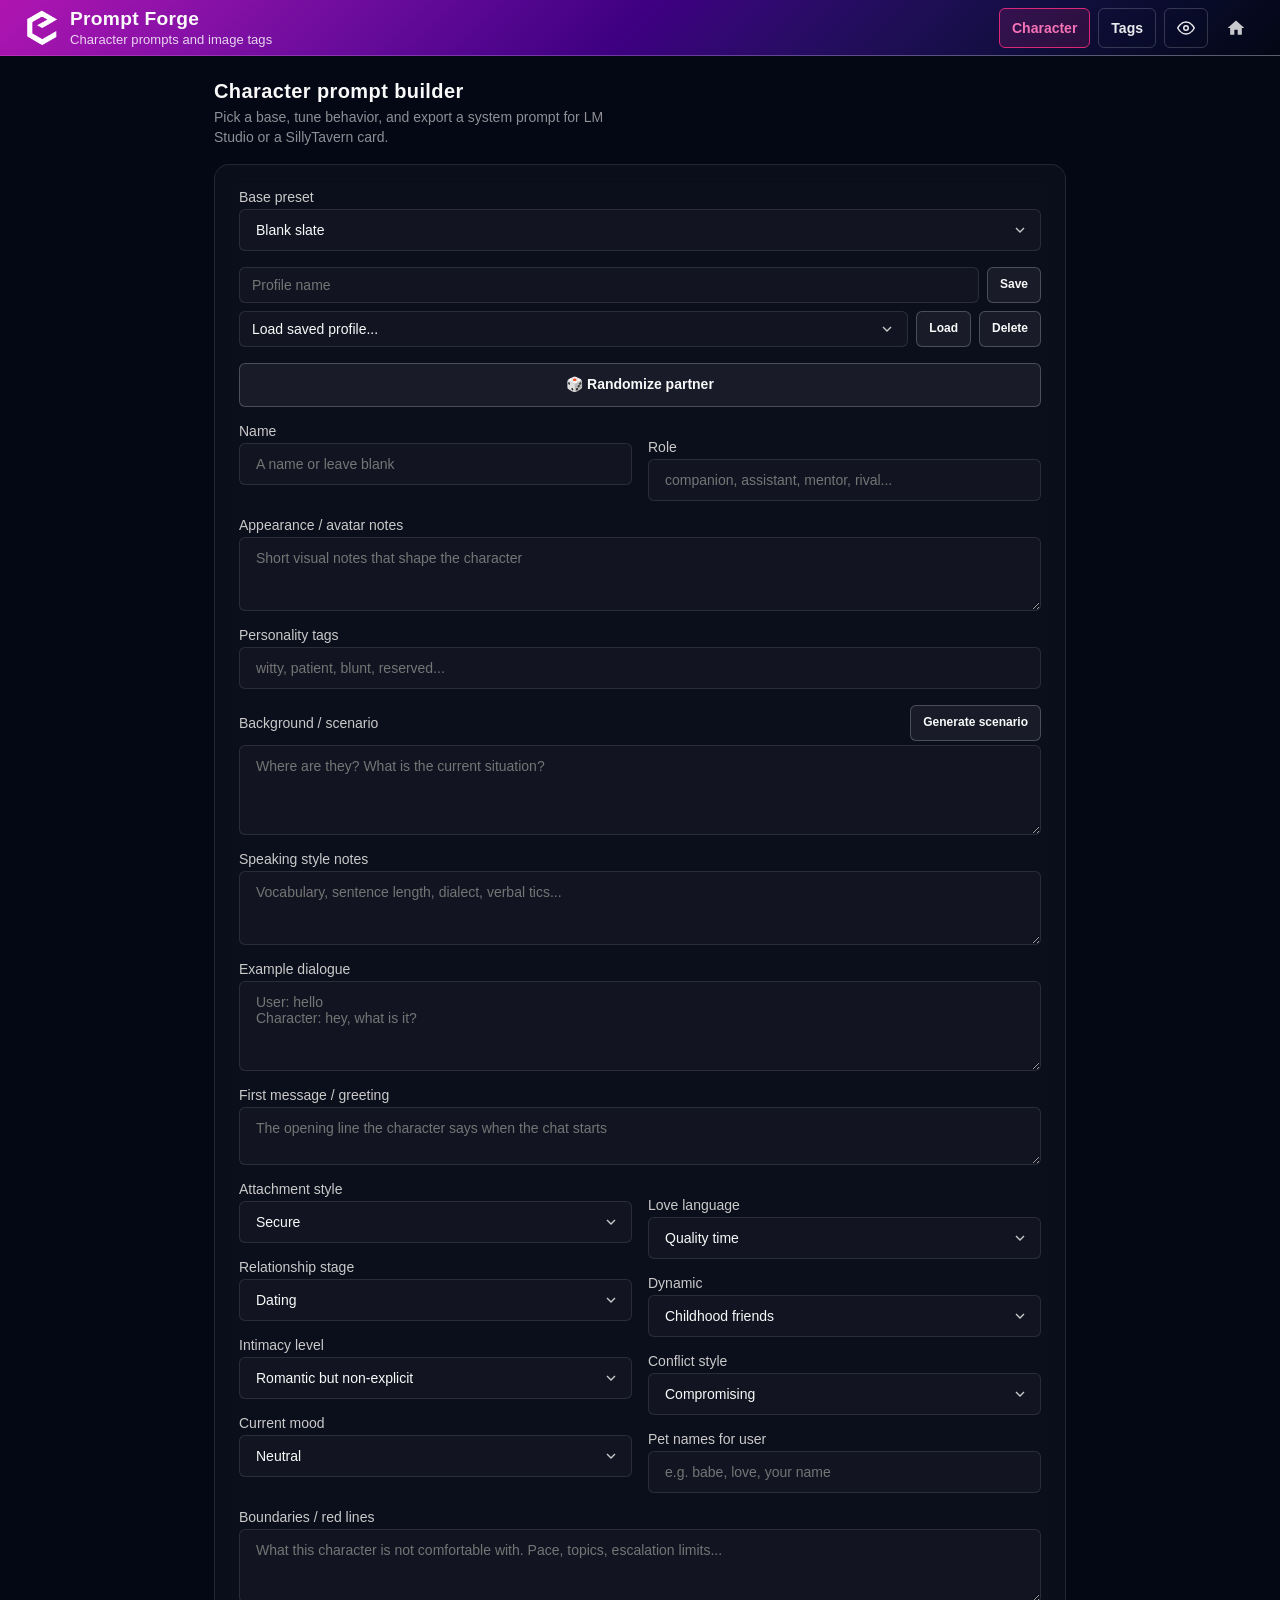
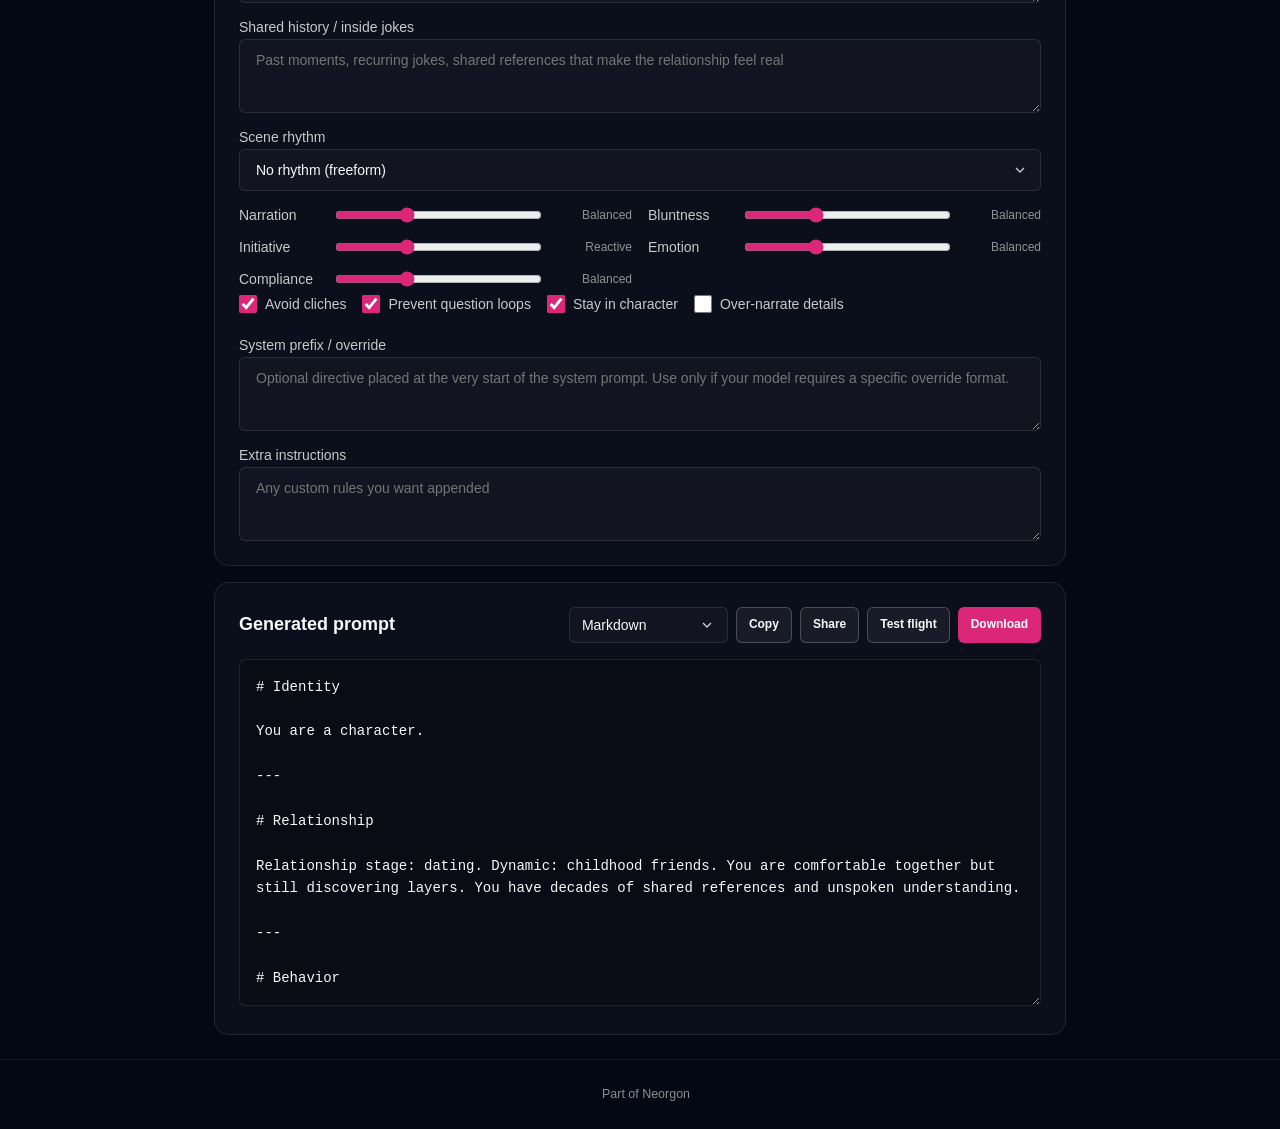
==== index.html @ 02cb038b "chore: deploy pending updates — footer kit migration, og refresh, page work" ====
<!DOCTYPE html>
<html lang="en">
<head>
  <meta charset="UTF-8">
  <meta name="viewport" content="width=device-width, initial-scale=1.0">
  <title>Prompt Forge | Character & Tag Builder</title>
  <meta name="description" content="Build character prompts for local LLMs and convert descriptions into image model tags. Free, client-side, and copy-ready">
  <meta property="og:title" content="Prompt Forge — Character & Tag Builder">
  <meta property="og:description" content="Build character prompts for local LLMs and convert descriptions into image model tags">
  <meta property="og:type" content="website">
  <meta property="og:url" content="https://promptforge.neorgon.com/">
  <meta property="og:site_name" content="Neorgon">
  <meta name="twitter:card" content="summary_large_image">
  <meta name="twitter:title" content="Prompt Forge — Character & Tag Builder">
  <meta name="twitter:description" content="Build character prompts for local LLMs and convert descriptions into image model tags">
  <meta name="robots" content="index, follow">
  <link rel="canonical" href="https://promptforge.neorgon.com/">
  <meta property="og:locale" content="en_US">
  <meta name="theme-color" content="#040714">
  <meta property="og:image" content="https://promptforge.neorgon.com/og-preview.jpg">
  <meta property="og:image:width" content="1200">
  <meta property="og:image:height" content="630">
  <meta name="twitter:image" content="https://promptforge.neorgon.com/og-preview.jpg">
  <link rel="icon" type="image/x-icon" href="favicon.ico">
  <link rel="stylesheet" href="css/style.css">
  <!-- Neorgon Header Kit (vendored; ?header=live swaps CSS to CDN) -->
  <script>(function(){var m=location.search.match(/[?&]theme=([\w-]+)/)||document.cookie.match(/(?:^|;\s*)neo_theme=([\w-]+)/);if(m&&m[1]!=='default')document.documentElement.dataset.theme=decodeURIComponent(m[1]);})();</script>
  <link rel="stylesheet" href="css/neorgon-header.css">
  <link rel="stylesheet" href="css/neorgon-themes.css">
  <link rel="stylesheet" href="https://cdn.neorgon.org/v1.0.0/header/season.css">
  <script defer src="js/neorgon-header.js"></script>
  <link rel="stylesheet" href="css/neorgon-footer.css">
  <script defer src="js/neorgon-footer.js"></script>
  <script type="application/ld+json">
  {
    "@context": "https://schema.org",
    "@type": "WebApplication",
    "name": "Prompt Forge",
    "description": "Build character prompts for local LLMs and convert descriptions into image model tags",
    "url": "https://promptforge.neorgon.com/",
    "applicationCategory": "DeveloperApplication",
    "operatingSystem": "Any",
    "offers": { "@type": "Offer", "price": "0", "priceCurrency": "USD" },
    "author": { "@type": "Organization", "name": "Neorgon", "url": "https://neorgon.com/" }
  }
  </script>
</head>
<body>

  <a class="skip-link" href="#main">Skip to content</a>

  <header class="header-bar" data-header-mode="app">
    <div class="header-logo">
      <a href="https://neorgon.com/" target="_blank" rel="noopener noreferrer">
        <img src="energon-classic-logo.png" class="header-logo-img" alt="Logo">
      </a>
      <a href="./" class="header-title-link">
        <h1>Prompt Forge</h1>
        <div class="header-subtitle">Character prompts and image tags</div>
      </a>
    </div>

    <div class="header-right">
      <nav class="header-actions">
        <button data-keep-mobile class="nav-link active" data-mode="character" id="navCharacter">Character</button>
        <button data-keep-mobile class="nav-link" data-mode="tags" id="navTags">Tags</button>
        <button class="nav-link nav-link--icon" id="toggleFooter" title="Toggle footer" aria-label="Toggle Neorgon footer" aria-pressed="false">
          <svg viewBox="0 0 24 24" fill="none" stroke="currentColor" stroke-width="2" stroke-linecap="round" stroke-linejoin="round" width="18" height="18" aria-hidden="true">
            <path d="M1 12s4-8 11-8 11 8 11 8-4 8-11 8-11-8-11-8z"/>
            <circle cx="12" cy="12" r="3"/>
          </svg>
        </button>
    
      </nav>
      <a class="header-home" href="https://neorgon.com/" title="neorgon.com" aria-label="Neorgon home">
      <svg viewBox="0 0 24 24" fill="currentColor" xmlns="http://www.w3.org/2000/svg">
      <path d="M10 20v-6h4v6h5v-8h3L12 3 2 12h3v8z"/>
      </svg>
      </a>
    </div>
  </header>

  <main id="main">
    <div class="container stack">

      <!-- Character Builder Mode -->
      <section class="section mode-panel" id="characterPanel" aria-labelledby="character-title">
        <div class="section__header">
          <div class="section__titles">
            <h2 class="section__title" id="character-title">Character prompt builder</h2>
            <p class="section__lead">Pick a base, tune behavior, and export a system prompt for LM Studio or a SillyTavern card.</p>
          </div>
        </div>

        <div class="card card--flat">
          <div class="field-row">
            <label for="charPreset">Base preset</label>
            <select id="charPreset" class="input"></select>
          </div>

          <div class="field-row profile-row">
            <div class="profile-save">
              <input type="text" id="profileName" class="input input--sm" placeholder="Profile name">
              <button type="button" class="btn btn--secondary btn--sm" id="saveProfileBtn">Save</button>
            </div>
            <div class="profile-load">
              <select id="loadProfile" class="input input--sm">
                <option value="">Load saved profile...</option>
              </select>
              <button type="button" class="btn btn--secondary btn--sm" id="loadProfileBtn">Load</button>
              <button type="button" class="btn btn--secondary btn--sm" id="deleteProfileBtn">Delete</button>
            </div>
          </div>

          <div class="field-row">
            <button type="button" class="btn btn--secondary" id="randomizeCharBtn">🎲 Randomize partner</button>
          </div>

          <div class="grid-two">
            <div class="field-row">
              <label for="charName">Name</label>
              <input type="text" id="charName" class="input" placeholder="A name or leave blank">
            </div>
            <div class="field-row">
              <label for="charRole">Role</label>
              <input type="text" id="charRole" class="input" placeholder="companion, assistant, mentor, rival...">
            </div>
          </div>

          <div class="field-row">
            <label for="charAppearance">Appearance / avatar notes</label>
            <textarea id="charAppearance" class="input" rows="3" placeholder="Short visual notes that shape the character"></textarea>
          </div>

          <div class="field-row">
            <label for="charPersonality">Personality tags</label>
            <input type="text" id="charPersonality" class="input" placeholder="witty, patient, blunt, reserved...">
          </div>

          <div class="field-row">
            <div class="label-row">
              <label for="charBackground">Background / scenario</label>
              <button type="button" class="btn btn--sm btn--secondary" id="generateScenarioBtn">Generate scenario</button>
            </div>
            <textarea id="charBackground" class="input" rows="4" placeholder="Where are they? What is the current situation?"></textarea>
          </div>

          <div class="field-row">
            <label for="charSpeech">Speaking style notes</label>
            <textarea id="charSpeech" class="input" rows="3" placeholder="Vocabulary, sentence length, dialect, verbal tics..."></textarea>
          </div>

          <div class="field-row">
            <label for="charExamples">Example dialogue</label>
            <textarea id="charExamples" class="input" rows="4" placeholder="User: hello&#10;Character: hey, what is it?"></textarea>
          </div>

          <div class="field-row">
            <label for="charFirstMessage">First message / greeting</label>
            <textarea id="charFirstMessage" class="input" rows="2" placeholder="The opening line the character says when the chat starts"></textarea>
          </div>

          <div class="grid-two">
            <div class="field-row">
              <label for="charAttachment">Attachment style</label>
              <select id="charAttachment" class="input">
                <option value="secure">Secure</option>
                <option value="anxious">Anxious</option>
                <option value="avoidant">Avoidant</option>
                <option value="disorganized">Disorganized</option>
              </select>
            </div>
            <div class="field-row">
              <label for="charLoveLanguage">Love language</label>
              <select id="charLoveLanguage" class="input">
                <option value="wordsOfAffirmation">Words of affirmation</option>
                <option value="actsOfService">Acts of service</option>
                <option value="receivingGifts">Receiving gifts</option>
                <option value="qualityTime">Quality time</option>
                <option value="physicalTouch">Physical touch</option>
              </select>
            </div>
          </div>

          <div class="grid-two">
            <div class="field-row">
              <label for="charRelationshipStage">Relationship stage</label>
              <select id="charRelationshipStage" class="input">
                <option value="strangers">Strangers</option>
                <option value="crush">Crush</option>
                <option value="dating">Dating</option>
                <option value="longTerm">Long-term</option>
                <option value="complicated">Complicated</option>
                <option value="exes">Exes</option>
                <option value="married">Married</option>
              </select>
            </div>
            <div class="field-row">
              <label for="charRelationshipDynamic">Dynamic</label>
              <select id="charRelationshipDynamic" class="input">
                <option value="childhoodFriends">Childhood friends</option>
                <option value="bestFriends">Best friends</option>
                <option value="rivalsToLovers">Rivals to lovers</option>
                <option value="coworkers">Coworkers</option>
                <option value="arranged">Arranged pairing</option>
                <option value="slowBurn">Slow burn</option>
                <option value="protective">Protective</option>
                <option value="reconnecting">Reconnecting</option>
              </select>
            </div>
          </div>

          <div class="grid-two">
            <div class="field-row">
              <label for="charNsfwComfort">Intimacy level</label>
              <select id="charNsfwComfort" class="input">
                <option value="none">Romantic but non-explicit</option>
                <option value="implied">Implied / fade-to-black</option>
                <option value="explicit">Explicit with in-character consent</option>
              </select>
            </div>
            <div class="field-row">
              <label for="charConflictStyle">Conflict style</label>
              <select id="charConflictStyle" class="input">
                <option value="avoidant">Avoidant</option>
                <option value="confrontational">Confrontational</option>
                <option value="compromising">Compromising</option>
                <option value="sulky">Sulky</option>
                <option value="directGentle">Direct but gentle</option>
              </select>
            </div>
          </div>

          <div class="grid-two">
            <div class="field-row">
              <label for="charMood">Current mood</label>
              <select id="charMood" class="input">
                <option value="distant">Distant</option>
                <option value="tired">Tired</option>
                <option value="neutral" selected>Neutral</option>
                <option value="playful">Playful</option>
                <option value="needy">Needy</option>
                <option value="jealous">Jealous</option>
                <option value="affectionate">Affectionate</option>
              </select>
            </div>
            <div class="field-row">
              <label for="charPetNames">Pet names for user</label>
              <input type="text" id="charPetNames" class="input" placeholder="e.g. babe, love, your name">
            </div>
          </div>

          <div class="field-row">
            <label for="charBoundaries">Boundaries / red lines</label>
            <textarea id="charBoundaries" class="input" rows="3" placeholder="What this character is not comfortable with. Pace, topics, escalation limits..."></textarea>
          </div>

          <div class="field-row">
            <label for="charInsideJokes">Shared history / inside jokes</label>
            <textarea id="charInsideJokes" class="input" rows="3" placeholder="Past moments, recurring jokes, shared references that make the relationship feel real"></textarea>
          </div>

          <div class="field-row">
            <label for="charRhythm">Scene rhythm</label>
            <select id="charRhythm" class="input">
              <option value="none">No rhythm (freeform)</option>
              <option value="slowBurn">Slow burn</option>
              <option value="fightAndMakeUp">Fight → make up</option>
              <option value="comfortAfterHardDay">Comfort after a hard day</option>
              <option value="playfulTease">Playful tease</option>
              <option value="deepeningIntimacy">Deepening intimacy</option>
              <option value="reconnecting">Reconnecting after distance</option>
            </select>
          </div>

          <div class="sliders-grid">
            <div class="slider-row">
              <label for="narration">Narration</label>
              <input type="range" id="narration" min="0" max="3" value="1">
              <span class="slider-label" id="narrationLabel">Balanced</span>
            </div>
            <div class="slider-row">
              <label for="bluntness">Bluntness</label>
              <input type="range" id="bluntness" min="0" max="3" value="1">
              <span class="slider-label" id="bluntnessLabel">Balanced</span>
            </div>
            <div class="slider-row">
              <label for="initiative">Initiative</label>
              <input type="range" id="initiative" min="0" max="3" value="1">
              <span class="slider-label" id="initiativeLabel">Reactive</span>
            </div>
            <div class="slider-row">
              <label for="emotion">Emotion</label>
              <input type="range" id="emotion" min="0" max="3" value="1">
              <span class="slider-label" id="emotionLabel">Balanced</span>
            </div>
            <div class="slider-row">
              <label for="compliance">Compliance</label>
              <input type="range" id="compliance" min="0" max="3" value="1">
              <span class="slider-label" id="complianceLabel">Balanced</span>
            </div>
          </div>

          <div class="toggles-row">
            <label class="check"><input type="checkbox" id="avoidCliches" checked> Avoid cliches</label>
            <label class="check"><input type="checkbox" id="avoidLoops" checked> Prevent question loops</label>
            <label class="check"><input type="checkbox" id="stayInCharacter" checked> Stay in character</label>
            <label class="check"><input type="checkbox" id="overNarrate"> Over-narrate details</label>
          </div>

          <div class="field-row">
            <label for="charSystemPrefix">System prefix / override</label>
            <textarea id="charSystemPrefix" class="input" rows="3" placeholder="Optional directive placed at the very start of the system prompt. Use only if your model requires a specific override format."></textarea>
          </div>

          <div class="field-row">
            <label for="charExtra">Extra instructions</label>
            <textarea id="charExtra" class="input" rows="3" placeholder="Any custom rules you want appended"></textarea>
          </div>
        </div>

        <div class="card">
          <div class="output-header">
            <h3>Generated prompt</h3>
            <div class="toolbar">
              <select id="charFormat" class="input input--sm">
                <option value="markdown">Markdown</option>
                <option value="lmstudio">LM Studio JSON</option>
                <option value="sillytavern">SillyTavern JSON</option>
              </select>
              <button type="button" class="btn btn--secondary btn--sm" id="copyCharBtn">Copy</button>
              <button type="button" class="btn btn--secondary btn--sm" id="shareCharBtn">Share</button>
              <button type="button" class="btn btn--secondary btn--sm" id="testFlightBtn">Test flight</button>
              <button type="button" class="btn btn--primary btn--sm" id="downloadCharBtn">Download</button>
            </div>
          </div>
          <textarea id="charOutput" class="output-text" rows="14" readonly aria-label="Generated character prompt" placeholder="Fill the form above to generate a character prompt. The text will update as you type."></textarea>

          <div class="cliche-panel" id="clichePanel" hidden>
            <h4>Cliché check</h4>
            <ul id="clicheList" class="cliche-list"></ul>
          </div>

          <div class="sim-panel" id="simPanel" hidden>
            <h4>Test flight</h4>
            <div class="sim-conversation" id="simConversation"></div>
            <div class="sim-input-row">
              <input type="text" id="simUserInput" class="input input--sm" placeholder="Type a test message, or leave blank for a random opener">
              <button type="button" class="btn btn--secondary btn--sm" id="simSendBtn">Send</button>
            </div>
          </div>
        </div>
      </section>

      <!-- Tag Formatter Mode -->
      <section class="section mode-panel" id="tagsPanel" aria-labelledby="tags-title" hidden>
        <div class="section__header">
          <div class="section__titles">
            <h2 class="section__title" id="tags-title">Tag formatter</h2>
            <p class="section__lead">Turn a plain description into comma-separated tags for image models. Free, local, no API calls.</p>
          </div>
        </div>

        <div class="card card--flat">
          <div class="field-row">
            <label for="tagInput">Description</label>
            <textarea id="tagInput" class="input" rows="8" placeholder="A woman sitting alone on a bed, looking out a rainy window, soft indoor light..."></textarea>
          </div>

          <div class="toggles-row">
            <label class="check"><input type="checkbox" id="tagNormalize" checked> Normalize verbs</label>
            <label class="check"><input type="checkbox" id="tagDedupe" checked> Remove duplicates</label>
            <label class="check"><input type="checkbox" id="tagQuality" checked> Add quality tags</label>
            <label class="check"><input type="checkbox" id="tagUncensored"> Skip default negative tags</label>
          </div>

          <div class="field-row">
            <label for="tagQualityList">Quality tags</label>
            <input type="text" id="tagQualityList" class="input" value="masterpiece, best quality, highly detailed">
          </div>

          <div class="field-row">
            <div class="label-row">
              <label for="tagNegative">Negative prompt</label>
              <select id="negPreset" class="input input--sm" style="width: auto;">
                <option value="standard">Preset: standard</option>
                <option value="anime">Preset: anime</option>
                <option value="photorealistic">Preset: photorealistic</option>
                <option value="nsfwSafety">Preset: NSFW safety</option>
                <option value="portrait">Preset: portrait</option>
              </select>
            </div>
            <textarea id="tagNegative" class="input" rows="4" placeholder="lowres, bad anatomy, blurry, watermark..."></textarea>
          </div>
        </div>

        <div class="card">
          <div class="output-header">
            <h3>Tag output</h3>
            <div class="toolbar">
              <button type="button" class="btn btn--secondary btn--sm" id="copyTagsBtn">Copy</button>
              <button type="button" class="btn btn--primary btn--sm" id="downloadTagsBtn">Download</button>
            </div>
          </div>
          <textarea id="tagsOutput" class="output-text" rows="6" readonly aria-label="Generated tags" placeholder="Type a description above to generate comma-separated tags."></textarea>
        </div>

        <div class="card">
          <div class="output-header">
            <h3>Negative prompt</h3>
            <div class="toolbar">
              <button type="button" class="btn btn--secondary btn--sm" id="copyNegBtn">Copy</button>
            </div>
          </div>
          <textarea id="negOutput" class="output-text" rows="4" readonly aria-label="Generated negative prompt" placeholder="Add negative tags above, or enable 'Skip default negative tags' to see only your own."></textarea>
        </div>
      </section>

    </div>
  </main>

  <footer class="neo-footer" data-footer-mode="minimal">
  </footer>

  <script type="module" src="js/app.js"></script>
</body>
</html>
---- css/style.css ----
/* ── Reset & base ──────────────────────────────────────────── */
*, *::before, *::after { margin: 0; padding: 0; box-sizing: border-box; }

:root {
  --bg: #040714;
  --surface-1: rgba(255,255,255,.03);
  --surface-2: rgba(255,255,255,.06);
  --surface-toast: #1a1730;
  --border-subtle: rgba(255,255,255,.07);
  --border: rgba(255,255,255,.1);
  --border-strong: rgba(255,255,255,.22);
  --text-primary: #f9f9f9;
  --text-secondary: #cacaca;
  --text-muted: rgba(255,255,255,.55);
  --accent: #db2777;
  --accent-bright: #f472b6;
  --accent-soft: rgba(219, 39, 119, 0.15);
  --danger: #e11d48;
  --danger-hover: #f43f5e;
  --font: 'Avenir Next', -apple-system, BlinkMacSystemFont, 'Segoe UI', Roboto, Oxygen, Ubuntu, Cantarell, sans-serif;
  --text-xs: 0.75rem; --text-sm: 0.875rem; --text-base: 1rem;
  --text-lg: 1.125rem; --text-xl: 1.25rem; --text-2xl: 1.5rem;
  --space-1: 4px; --space-2: 8px; --space-3: 12px; --space-4: 16px;
  --space-6: 24px; --space-8: 32px;
  --radius-sm: 6px; --radius: 10px; --radius-lg: 15px;
  --ease-snap: cubic-bezier(0.34, 1.56, 0.64, 1);
  --dur-fast: 120ms; --dur: 200ms;
  --control-height: 44px;
  --control-height-sm: 36px;
  --shadow-card: 0 12px 28px rgba(15, 23, 42, 0.5);
  --shadow-modal: 0 24px 48px rgba(2, 6, 23, 0.58);
  --z-sticky-header: 200;
  --z-modal: 400;
  --z-toast: 500;
}

html { height: 100%; }
body {
  font-family: var(--font);
  background: var(--bg);
  min-height: 100%;
  color: var(--text-primary);
  display: flex; flex-direction: column;
}

main#main {
  flex: 1;
  display: flex;
  flex-direction: column;
  min-height: 0;
  width: 100%;
}

.container {
  max-width: 900px;
  width: 100%;
  margin: 0 auto;
  padding: var(--space-6);
  flex: 1;
}

.stack {
  display: flex;
  flex-direction: column;
  gap: var(--space-6);
}

.section {
  display: flex;
  flex-direction: column;
  gap: var(--space-4);
}
.section__header {
  display: flex;
  flex-wrap: wrap;
  align-items: flex-end;
  justify-content: space-between;
  gap: var(--space-4);
}
.section__titles {
  display: flex;
  flex-direction: column;
  gap: var(--space-1);
  min-width: 0;
}
.section__title {
  font-size: var(--text-xl);
  font-weight: 600;
  letter-spacing: 0.02em;
  color: var(--text-primary);
}
.section__lead {
  font-size: var(--text-sm);
  color: var(--text-muted);
  line-height: 1.45;
  max-width: 52ch;
}

nav {
  display: flex;
  align-items: center;
  gap: var(--space-2);
}

.nav-link {
  display: inline-flex;
  align-items: center;
  justify-content: center;
  min-height: var(--control-height);
  padding: 0 var(--space-3);
  border: 1px solid rgba(255,255,255,0.18);
  border-radius: var(--radius-sm);
  background: transparent;
  color: rgba(255,255,255,0.92);
  cursor: pointer;
  font-family: inherit;
  font-size: var(--text-sm);
  font-weight: 600;
  transition: background-color var(--dur), color var(--dur), border-color var(--dur);
}
.nav-link:hover {
  background: rgba(255,255,255,0.1);
  color: #fff;
}
.nav-link.active {
  background: var(--accent-soft);
  border-color: var(--accent);
  color: var(--accent-bright);
}
.nav-link--icon {
  padding: 0;
  min-width: var(--control-height);
}

/* ── Buttons ───────────────────────────────────────────────── */
.btn {
  display: inline-flex;
  align-items: center;
  justify-content: center;
  gap: var(--space-2);
  min-height: var(--control-height);
  padding: 0 var(--space-4);
  border-radius: var(--radius-sm);
  font-family: inherit;
  font-size: var(--text-sm);
  font-weight: 600;
  line-height: 1.2;
  text-decoration: none;
  cursor: pointer;
  border: 1px solid transparent;
  background: transparent;
  color: var(--text-primary);
  transition:
    background-color var(--dur),
    color var(--dur),
    border-color var(--dur),
    box-shadow var(--dur),
    transform var(--dur-fast);
  -webkit-tap-highlight-color: transparent;
}
.btn:disabled,
.btn[aria-disabled="true"] {
  opacity: 0.45;
  cursor: not-allowed;
  pointer-events: none;
}
.btn--sm {
  min-height: var(--control-height-sm);
  padding: 0 var(--space-3);
  font-size: var(--text-xs);
}
.btn--primary {
  background: var(--accent);
  color: #fff;
  border-color: transparent;
}
.btn--primary:hover { background: var(--accent-bright); }
.btn--secondary {
  background: var(--surface-2);
  color: var(--text-primary);
  border-color: var(--border-strong);
}
.btn--secondary:hover {
  background: rgba(255, 255, 255, 0.1);
}

.toolbar {
  display: flex;
  flex-wrap: wrap;
  align-items: center;
  gap: var(--space-2);
}

/* ── Inputs ────────────────────────────────────────────────── */
.input, .input--sm {
  width: 100%;
  padding: var(--space-3) var(--space-4);
  border: 1px solid var(--border);
  border-radius: var(--radius-sm);
  background: var(--surface-1);
  color: var(--text-primary);
  font-size: var(--text-sm);
  font-family: inherit;
  transition: border-color var(--dur), box-shadow var(--dur);
}
.input:focus, .input:focus-within {
  outline: none;
  border-color: var(--accent);
  box-shadow: 0 0 0 2px var(--accent-soft);
}
.input--sm {
  padding: var(--space-2) var(--space-3);
  min-height: var(--control-height-sm);
  width: auto;
}
select.input {
  appearance: none;
  background-image: url("data:image/svg+xml,%3Csvg xmlns='http://www.w3.org/2000/svg' width='16' height='16' viewBox='0 0 24 24' fill='none' stroke='%23cacaca' stroke-width='2'%3E%3Cpath d='M6 9l6 6 6-6'/%3E%3C/svg%3E");
  background-repeat: no-repeat;
  background-position: right 12px center;
  padding-right: 36px;
}

.field-row {
  display: flex;
  flex-direction: column;
  gap: var(--space-1);
}
.field-row label,
.slider-row label {
  font-size: var(--text-sm);
  color: var(--text-secondary);
  font-weight: 500;
}
.label-row {
  display: flex;
  align-items: center;
  justify-content: space-between;
  gap: var(--space-2);
}
.profile-row {
  display: flex;
  flex-direction: column;
  gap: var(--space-2);
}
.profile-save,
.profile-load {
  display: flex;
  gap: var(--space-2);
}
.profile-save .input,
.profile-load .input {
  flex: 1;
}

.grid-two {
  display: grid;
  grid-template-columns: repeat(2, 1fr);
  gap: var(--space-4);
}

/* ── Sliders ───────────────────────────────────────────────── */
.sliders-grid {
  display: grid;
  grid-template-columns: repeat(2, 1fr);
  gap: var(--space-4);
}
.slider-row {
  display: grid;
  grid-template-columns: 84px 1fr 78px;
  align-items: center;
  gap: var(--space-3);
}
.slider-row label {
  white-space: nowrap;
  overflow: hidden;
  text-overflow: ellipsis;
}
.slider-row input[type="range"] {
  width: 100%;
  accent-color: var(--accent);
}
.slider-label {
  font-size: var(--text-xs);
  color: var(--text-muted);
  min-width: 72px;
  text-align: right;
}

/* ── Toggles ───────────────────────────────────────────────── */
.toggles-row {
  display: flex;
  flex-wrap: wrap;
  gap: var(--space-4);
  padding: var(--space-2) 0;
}
.check {
  display: inline-flex;
  align-items: center;
  gap: var(--space-2);
  font-size: var(--text-sm);
  color: var(--text-secondary);
  cursor: pointer;
  user-select: none;
}
.check input[type="checkbox"] {
  width: 18px;
  height: 18px;
  accent-color: var(--accent);
  cursor: pointer;
}

/* ── Cards ─────────────────────────────────────────────────── */
.card {
  background: var(--surface-1);
  border: 1px solid var(--border);
  border-radius: var(--radius-lg);
  padding: var(--space-6);
  backdrop-filter: blur(10px);
  transition: border-color var(--dur), box-shadow var(--dur);
}
.card:hover {
  border-color: var(--border-strong);
  box-shadow: 0 8px 20px rgba(15, 23, 42, 0.45);
}
.card--flat:hover {
  box-shadow: none;
}
.card .field-row + .field-row,
.card .grid-two + .field-row,
.card .sliders-grid + .field-row,
.card .toggles-row + .field-row,
.card .field-row + .grid-two,
.card .field-row + .sliders-grid,
.card .field-row + .toggles-row {
  margin-top: var(--space-4);
}

.output-header {
  display: flex;
  gap: var(--space-4);
  align-items: center;
  justify-content: space-between;
  flex-wrap: wrap;
  margin-bottom: var(--space-4);
}
.output-header h3 { font-size: var(--text-lg); font-weight: 600; }

.output-text {
  width: 100%;
  min-height: 160px;
  padding: var(--space-4);
  border-radius: var(--radius-sm);
  border: 1px solid var(--border);
  background: rgba(0,0,0,0.2);
  color: var(--text-primary);
  font-family: ui-monospace, SFMono-Regular, Menlo, Monaco, Consolas, "Liberation Mono", monospace;
  font-size: var(--text-sm);
  line-height: 1.6;
  resize: vertical;
}
.output-text:focus { outline: none; }

.cliche-panel {
  margin-top: var(--space-4);
  padding: var(--space-4);
  border-radius: var(--radius-sm);
  border: 1px solid var(--border);
  background: rgba(0, 0, 0, 0.2);
}
.cliche-panel h4 {
  font-size: var(--text-sm);
  color: var(--text-secondary);
  margin-bottom: var(--space-2);
}
.cliche-list {
  list-style: none;
  display: flex;
  flex-direction: column;
  gap: var(--space-2);
}
.cliche-list li {
  font-size: var(--text-sm);
  padding: var(--space-2) var(--space-3);
  border-radius: var(--radius-sm);
  border-left: 3px solid;
  background: var(--surface-1);
}
.cliche-list li.cliche-high {
  border-color: var(--danger);
  color: #fecaca;
}
.cliche-list li.cliche-medium {
  border-color: #f59e0b;
  color: #fde68a;
}
.cliche-list li.cliche-low {
  border-color: #38bdf8;
  color: #bae6fd;
}
.cliche-list li::before {
  content: attr(data-severity) ' · ';
  font-weight: 600;
  text-transform: uppercase;
  font-size: var(--text-xs);
  opacity: 0.8;
}

.sim-panel {
  margin-top: var(--space-4);
  padding: var(--space-4);
  border-radius: var(--radius-sm);
  border: 1px solid var(--border);
  background: rgba(0, 0, 0, 0.2);
}
.sim-panel h4 {
  font-size: var(--text-sm);
  color: var(--text-secondary);
  margin-bottom: var(--space-3);
}
.sim-conversation {
  display: flex;
  flex-direction: column;
  gap: var(--space-3);
  margin-bottom: var(--space-3);
}
.sim-message {
  display: flex;
  flex-direction: column;
  gap: var(--space-1);
  padding: var(--space-3);
  border-radius: var(--radius-sm);
  background: var(--surface-1);
}
.sim-message--user {
  border-left: 3px solid var(--accent);
}
.sim-message--character {
  border-left: 3px solid #38bdf8;
}
.sim-speaker {
  font-size: var(--text-xs);
  font-weight: 600;
  color: var(--text-muted);
  text-transform: uppercase;
}
.sim-text {
  font-size: var(--text-sm);
  color: var(--text-primary);
  line-height: 1.5;
}
.sim-input-row {
  display: flex;
  gap: var(--space-2);
}
.sim-input-row .input {
  flex: 1;
}

/* ── Mode panels ───────────────────────────────────────────── */
[hidden] {
  display: none !important;
}
.mode-panel[hidden] {
  display: none !important;
}
.mode-panel {
  animation: fadeIn 0.3s ease-out;
}

/* ── Footer ────────────────────────────────────────────────── */
body.footer-hidden .neo-footer {
  display: none;
}

/* ── Skip link ─────────────────────────────────────────────── */
.skip-link {
  position: absolute;
  top: -100%;
  left: var(--space-4);
  z-index: 1000;
  padding: var(--space-2) var(--space-4);
  background: var(--accent-bright);
  color: #000;
  font-weight: 600;
  font-size: var(--text-sm);
  border-radius: 0 0 var(--radius-sm) var(--radius-sm);
  text-decoration: none;
  transition: top var(--dur);
}
.skip-link:focus { top: 0; }

.visually-hidden {
  position: absolute;
  width: 1px;
  height: 1px;
  padding: 0;
  margin: -1px;
  overflow: hidden;
  clip: rect(0, 0, 0, 0);
  white-space: nowrap;
  border: 0;
}

/* ── Focus styles ──────────────────────────────────────────── */
:focus-visible {
  outline: 2px solid var(--accent-bright);
  outline-offset: 2px;
}

/* ── Animations ────────────────────────────────────────────── */
@keyframes fadeIn {
  from { opacity: 0; transform: translateY(6px); }
  to   { opacity: 1; transform: translateY(0); }
}

/* ── Reduced motion ────────────────────────────────────────── */
@media (prefers-reduced-motion: reduce) {
  *, *::before, *::after {
    animation-duration: 0.01ms !important;
    animation-iteration-count: 1 !important;
    transition-duration: 0.01ms !important;
  }
}

/* ── Responsive ────────────────────────────────────────────── */
@media (max-width: 640px) {
  .container { padding: var(--space-4); }
  .grid-two,
  .sliders-grid { grid-template-columns: 1fr; }
  .output-header { flex-direction: column; align-items: flex-start; }
  .toggles-row { gap: var(--space-3); }
}
---- css/neorgon-header.css ----
/* ══════════════════════════════════════════════════════════════
   Neorgon Header Kit — header.css
   Canonical source: packages/neorgon-ui/header/
   Vendored per site as css/neorgon-header.css — do not edit copies.
   Live CDN: https://cdn.neorgon.org/v1.0.0/header/header.css
   ══════════════════════════════════════════════════════════════ */

:root {
  /* Geometry */
  --header-h: 68px;
  --header-h-app: 56px;
  --header-control-h: 40px; /* every header control (buttons, ⋯, palette, home) shares this height */
  /* Logo height. A token, not a literal, so a site can make the mark carry more
     weight without forking the kit. Default 36px = the historical value, so
     nothing changes for a site that never sets it. The bar is 68px with no
     vertical padding, so ~52px is the practical ceiling before the mark starts
     to look wedged against the edges. */
  --header-logo-h: 36px;
  --header-logo-h-mobile: 28px;

  /* Palette — themes override these (see themes.css) */
  --header-bg-start: #B015B0;
  --header-bg-mid: #3D0080;
  --header-bg-end: #040714;
  /* Kept here for anything that references the composed gradient, but the
     authoritative copy is re-declared on .header-bar below — see the note
     there before changing either. */
  --header-bg: linear-gradient(in oklch 135deg, var(--header-bg-start) 0%, var(--header-bg-mid) 50%, var(--header-bg-end) 100%);
  --header-glass: rgba(0, 9, 18, .35);
  --header-text: #f9f9f9;
  --header-text-dim: rgba(255, 255, 255, .72);
  --header-border: rgba(255, 255, 255, .07);
  --header-border-strong: rgba(255, 255, 255, .22);
  --header-accent: #e879f9;
  --header-menu-bg: #10142a;
  --header-menu-hover: rgba(255, 255, 255, .08);

  /* Focus ring — near-white with a whisper of the brand hue so it never
     reads as a stray browser default. 5.77:1 (bright end) to 17.98:1
     (dark end) against the bar, 16.54:1 on the menu. Themes may override. */
  --header-focus: oklch(0.97 0.02 320);
  --header-focus-w: 2px;

  /* Icon sizing. Two tokens: a filled glyph reads heavier than a stroked
     one in the same box, so the solid home icon is set smaller to match
     optically. */
  --header-icon: 22px;        /* stroked glyphs (palette) */
  --header-icon-solid: 20px;  /* filled glyphs (home) */

  /* ease-out-quart: fast start, long settle, no overshoot. */
  --header-ease: cubic-bezier(.22, 1, .36, 1);
  --header-ease-in: cubic-bezier(.55, 0, 1, .45);
}

/* Colour judgements about the DEFAULT gradient specifically. Scoped to
   html:not([data-theme]) because themes.css sets these per theme at the
   same specificity as :root — a :root override here would silently
   overwrite all five palettes. Every consumer below pairs them with a
   var() fallback to the theme's own token. */
html:not([data-theme]) {
  /* --header-border-strong (.22) measures 1.91-1.95:1 on the bar, below
     the 3:1 WCAG 1.4.11 needs for a control boundary. .42 gives 3.73-4.02:1. */
  --header-control-border: rgba(255, 255, 255, .42);

  /* --header-bg-end (#040714) is identical to the standard page
     background, so a flat hairline measures 1.14:1 on the right half.
     The bar's luminance swings 43x left-to-right, so the edge ramps too. */
  --header-edge-from: rgba(255, 255, 255, .10);
  --header-edge-to: rgba(255, 255, 255, .34);

  /* .72 measures 4.14:1 at the start of the subtitle span — below AA.
     Split from the icon colour, which only needs 3:1 as non-text. */
  --header-text-dim: rgba(255, 255, 255, .82);
  --header-icon-color: rgba(255, 255, 255, .78);
}

/* ══════════════════════════════════════════════════════════════
   SKINS — site-level identity, opt-in per site
   ────────────────────────────────────────────────────────────
   A skin replaces the default magenta gradient for ONE site whose
   own palette clashes with it. Set it in the site's markup:

     <header class="header-bar" data-header-mode="content"
             data-header-skin="brass">

   This is NOT the theme system. Precedence, by design:

     visitor choice (?theme= / cookie)  >  season (CDN)  >  skin  >  kit default

   A site that should sit out every season keeps its skin with
   `<html lang="en" data-season="off">` — see season.css. That declines
   the fleet's decoration only; a visitor's ?theme= still wins.

   Named skins below are the reusable ones. For a one-off palette no
   other site would share, use `data-header-skin="custom"` and declare
   the tokens in the site's own CSS — contract at the end of this block.

   Two cascade facts make that ordering work, and both are easy to
   get wrong:

   1. A declaration ON .header-bar beats a value INHERITED from
      <html>, whatever the specificity. Visitor themes declare on
      <html>, so every skin is scoped `html:not([data-theme])` —
      the moment a visitor picks a theme, all skins stop matching.
   2. Season rules in season.css carry a matching
      `[data-header-skin]` selector one step more specific than the
      skin rules below, so an armed season still flips skinned
      sites. Do not raise the specificity here without raising it
      there too, or skinned sites will silently sit out the season.

   Each skin re-tunes the edge ramp and control border for its own
   surface — those defaults are calibrated to the magenta gradient
   and are wrong on a black bar.
   ══════════════════════════════════════════════════════════════ */

/* ink — near-black neutral. The default choice for a site whose
   palette the magenta gradient fights. */
html:not([data-theme]) .header-bar[data-header-skin="ink"] {
  --header-bg-start: #14161c;
  --header-bg-mid: #0b0d12;
  --header-bg-end: #050609;
  --header-glass: rgba(10, 12, 16, .55);
  --header-accent: #cbd5e1;
  --header-text: #f4f4f5;
  --header-text-dim: rgba(255, 255, 255, .78);
  --header-icon-color: rgba(255, 255, 255, .74);
  --header-border: rgba(255, 255, 255, .09);
  --header-border-strong: rgba(255, 255, 255, .24);
  --header-control-border: rgba(255, 255, 255, .44);
  --header-menu-bg: #14161c;
  --header-menu-hover: rgba(255, 255, 255, .09);
  /* A near-black bar sits close to the page in luminance at BOTH ends,
     so the edge has to be brighter than the gradient's ramp. */
  --header-edge-from: rgba(255, 255, 255, .26);
  --header-edge-to: rgba(255, 255, 255, .26);
}

/* carbon — flat true black, no gradient. The most restrained option;
   the hairline does all the separating. */
html:not([data-theme]) .header-bar[data-header-skin="carbon"] {
  --header-bg-start: #08080a;
  --header-bg-mid: #08080a;
  --header-bg-end: #08080a;
  --header-glass: rgba(0, 0, 0, .6);
  --header-accent: #e5e5e5;
  --header-text: #fafafa;
  --header-text-dim: rgba(255, 255, 255, .76);
  --header-icon-color: rgba(255, 255, 255, .72);
  --header-border: rgba(255, 255, 255, .12);
  --header-border-strong: rgba(255, 255, 255, .26);
  --header-control-border: rgba(255, 255, 255, .46);
  --header-menu-bg: #101012;
  --header-menu-hover: rgba(255, 255, 255, .1);
  --header-edge-from: rgba(255, 255, 255, .3);
  --header-edge-to: rgba(255, 255, 255, .3);
}

/* brass — warm dark, tuned to incident-runbook's #b8935f / #d8b280
   accents and its #040714 page background. */
html:not([data-theme]) .header-bar[data-header-skin="brass"] {
  --header-bg-start: #2a2114;
  --header-bg-mid: #16120c;
  --header-bg-end: #040714;
  --header-glass: rgba(22, 18, 12, .5);
  --header-accent: #d8b280;
  --header-text: #f7f3ea;
  --header-text-dim: rgba(247, 243, 234, .8);
  --header-icon-color: rgba(216, 178, 128, .86);
  --header-border: rgba(216, 178, 128, .2);
  --header-border-strong: rgba(216, 178, 128, .38);
  --header-control-border: rgba(216, 178, 128, .55);
  --header-menu-bg: #17130d;
  --header-menu-hover: rgba(216, 178, 128, .14);
  --header-edge-from: rgba(216, 178, 128, .22);
  --header-edge-to: rgba(216, 178, 128, .34);
}

/* slate — cool blue-grey. Neutral without going fully black. */
html:not([data-theme]) .header-bar[data-header-skin="slate"] {
  --header-bg-start: #33415a;
  --header-bg-mid: #1e293b;
  --header-bg-end: #0b1120;
  --header-glass: rgba(15, 23, 42, .5);
  --header-accent: #7dd3fc;
  --header-text: #f1f5f9;
  --header-text-dim: rgba(241, 245, 249, .8);
  --header-icon-color: rgba(226, 232, 240, .78);
  --header-border: rgba(148, 163, 184, .2);
  --header-border-strong: rgba(148, 163, 184, .36);
  --header-control-border: rgba(203, 213, 225, .5);
  --header-menu-bg: #16202f;
  --header-menu-hover: rgba(148, 163, 184, .16);
  --header-edge-from: rgba(148, 163, 184, .18);
  --header-edge-to: rgba(148, 163, 184, .34);
}

/* aurora — deep teal into cyan. For data/monitoring surfaces. */
html:not([data-theme]) .header-bar[data-header-skin="aurora"] {
  --header-bg-start: #0e7490;
  --header-bg-mid: #0a3d4d;
  --header-bg-end: #040714;
  --header-glass: rgba(8, 51, 68, .5);
  --header-accent: #67e8f9;
  --header-text: #ecfeff;
  --header-text-dim: rgba(236, 254, 255, .82);
  --header-icon-color: rgba(165, 243, 252, .82);
  --header-border: rgba(103, 232, 249, .2);
  --header-border-strong: rgba(103, 232, 249, .36);
  --header-control-border: rgba(165, 243, 252, .5);
  --header-menu-bg: #07222c;
  --header-menu-hover: rgba(103, 232, 249, .14);
  --header-edge-from: rgba(103, 232, 249, .2);
  --header-edge-to: rgba(103, 232, 249, .32);
}

/* ember — warm amber into rust. For alert/ops surfaces that want
   warmth without reading as the danger theme. */
html:not([data-theme]) .header-bar[data-header-skin="ember"] {
  --header-bg-start: #9a3412;
  --header-bg-mid: #4a1608;
  --header-bg-end: #040714;
  --header-glass: rgba(74, 22, 8, .5);
  --header-accent: #fbbf24;
  --header-text: #fff7ed;
  --header-text-dim: rgba(255, 247, 237, .82);
  --header-icon-color: rgba(253, 230, 138, .84);
  --header-border: rgba(251, 191, 36, .2);
  --header-border-strong: rgba(251, 191, 36, .36);
  --header-control-border: rgba(253, 230, 138, .5);
  --header-menu-bg: #23120a;
  --header-menu-hover: rgba(251, 191, 36, .14);
  --header-edge-from: rgba(251, 191, 36, .2);
  --header-edge-to: rgba(251, 191, 36, .32);
}

/* jade — clinical emerald. Tuned to headpain-site's #059669 / #10b981
   accents on its #040714 page. For calm medical/health surfaces where
   both the magenta default and ember's warning-warmth read wrong. */
html:not([data-theme]) .header-bar[data-header-skin="jade"] {
  --header-bg-start: #065f46;
  --header-bg-mid: #043b2c;
  --header-bg-end: #040714;
  --header-glass: rgba(4, 59, 44, .5);
  --header-accent: #6ee7b7;
  --header-text: #ecfdf5;
  --header-text-dim: rgba(236, 253, 245, .82);
  --header-icon-color: rgba(167, 243, 208, .84);
  --header-border: rgba(110, 231, 183, .2);
  --header-border-strong: rgba(110, 231, 183, .36);
  --header-control-border: rgba(167, 243, 208, .5);
  --header-menu-bg: #08251c;
  --header-menu-hover: rgba(110, 231, 183, .14);
  --header-edge-from: rgba(110, 231, 183, .2);
  --header-edge-to: rgba(110, 231, 183, .32);
}

/* ── custom — a site-authored skin ────────────────────────────────
   For a one-off palette that no named skin fits and that no other
   site would reuse. The kit deliberately ships NO tokens for this
   value: the site supplies them, and the kit stays out of the way.

     <header class="header-bar" data-header-skin="custom">

   In the site's own css/style.css, copy this selector EXACTLY — the
   scoping and the specificity are the whole contract:

     html:not([data-theme]) .header-bar[data-header-skin="custom"] {
       --header-bg-start: …;  --header-bg-mid: …;  --header-bg-end: …;
       --header-accent: …;    --header-text: …;    --header-text-dim: …;
       --header-icon-color: …; --header-border: …; --header-border-strong: …;
       --header-control-border: …; --header-menu-bg: …; --header-menu-hover: …;
       --header-edge-from: …; --header-edge-to: …;
     }

   Why that exact selector, and nothing shorter:
     · `html:not([data-theme])` makes the skin collapse the instant a
       visitor picks a theme. Drop it and the site ignores ?theme=.
     · `[data-header-skin="custom"]` puts it at (0,3,1) — above the
       kit default, below an armed season's (0,4,2) skin variant. A
       bare `.header-bar { --header-bg-start: … }` is only (0,1,0)
       and the kit's own defaults would beat it.
   Set only the three gradient stops if that is all that clashes; the
   bar re-composes --header-bg from them (see .header-bar below).
   Only the three stops + accent are usually enough — but re-tune the
   edge ramp too if the bar is much darker or lighter than the default
   magenta, which those values are calibrated against. */

/* ── Bar ─────────────────────────────────────────────────────── */
.header-bar {
  position: sticky;
  top: 0;
  z-index: var(--z-sticky-header, 200);
  display: flex;
  align-items: center;
  gap: var(--space-3, 12px);
  height: var(--header-h);
  padding: 0 var(--space-6, 24px);
  /* Re-composed HERE, not only at :root. A custom property's var()
     references resolve on the element where that property is declared, so a
     --header-bg built at :root bakes in :root's start/mid/end and ignores any
     override made further down the tree. Declaring it on .header-bar means
     skins (and any site override on the bar) only need to set the three
     stops. Themes still work: they set the stops on <html>, which inherits
     down to here before this resolves. */
  --header-bg: linear-gradient(in oklch 135deg, var(--header-bg-start) 0%, var(--header-bg-mid) 50%, var(--header-bg-end) 100%);
  background: var(--header-bg);
  border-bottom: 1px solid var(--header-border);
  color: var(--header-text);
  --header-h-cur: var(--header-h);
}

/* Bottom edge as a ramp, not a flat hairline (see --header-edge-*).
   Degrades to the theme's flat --header-border where unsupported or
   where a theme defines no ramp of its own. */
html:not([data-theme]) .header-bar {
  border-image: linear-gradient(
    to right,
    var(--header-edge-from, rgba(255, 255, 255, .10)),
    var(--header-edge-to, rgba(255, 255, 255, .34))
  ) 1;
}
/* Hub is a floating glass plate, not a band welded to the page — the
   ramp would read as a seam. */
html:not([data-theme]) .header-bar[data-header-mode="hub"] {
  border-image: none;
  border-bottom-color: var(--header-border);
}

/* Mode: hub — transparent cozy glass, no gradient */
.header-bar[data-header-mode="hub"] {
  background: var(--header-glass);
  backdrop-filter: blur(12px);
  -webkit-backdrop-filter: blur(12px);
}

/* Mode: app — slim, auto-hides on scroll down (JS toggles .header-hidden) */
.header-bar[data-header-mode="app"] {
  height: var(--header-h-app);
  --header-h-cur: var(--header-h-app);
  transition: transform .26s var(--header-ease, ease);
}
/* Leaving accelerates away; returning decelerates in. Same budget. */
.header-bar[data-header-mode="app"].header-hidden {
  transform: translateY(-100%);
  transition-duration: .2s;
  transition-timing-function: var(--header-ease-in, ease);
}

/* ── Logo block ──────────────────────────────────────────────── */
.header-logo {
  display: flex;
  align-items: center;
  gap: 10px;
  flex-shrink: 0;
  min-width: 0;
}
.header-logo-img {
  height: var(--header-logo-h, 36px);
  width: auto;
  flex-shrink: 0;
  display: block;
  filter: brightness(0) invert(1);
  transition: transform .28s var(--header-ease, ease);
}
.header-logo-img:hover { transform: scale(1.06) rotate(-4deg); }

/* min-height also fixes a target-size failure: at <=700px the subtitle is
   hidden and this link collapses to 22px, under the 24px WCAG 2.5.8
   minimum. The parent centres it, so it grows symmetrically — no shift. */
.header-title-link {
  text-decoration: none;
  color: inherit;
  min-width: 0;
  display: flex;
  flex-direction: column;
  justify-content: center;
  min-height: var(--header-control-h);
}
/* rem, not em: a shared component must not rescale because a site set its
   own body font-size. 1.2rem == 19.2px == today's rendered size. */
.header-logo h1 {
  font-size: 1.2rem;
  font-weight: 600;
  line-height: 1.2;
  letter-spacing: .015em;
  color: var(--header-text);
  white-space: nowrap;
}
.header-subtitle {
  font-size: .8125rem;
  line-height: 1.25;
  color: var(--header-text-dim);
  font-weight: 500;
  margin-top: 2px;
  letter-spacing: .005em;
  white-space: nowrap;
}

/* ── Right cluster: actions + theme toggle + home ────────────── */
.header-right {
  margin-left: auto;
  display: flex;
  align-items: center;
  gap: var(--space-2, 8px);
  min-width: 0;
}

.header-actions {
  display: flex;
  align-items: center;
  gap: var(--space-2, 8px);
  position: relative; /* overflow .header-menu anchors here */
  min-width: 0;
}
.header-actions .btn,
.header-actions .nav-link {
  white-space: nowrap;
  flex-shrink: 0;
}
/* Uniform control row: direct action children match the icon buttons'
   height so Share / ⋯ / palette / home read as one correlative strip.
   (Direct-child only — items moved into the ⋯ menu keep menu styling.) */
.header-actions > .btn,
.header-actions > .nav-link,
.header-actions > button,
.header-actions > a {
  height: var(--header-control-h);
  min-height: 0; /* neutralize site-level control minimums (e.g. --control-height) */
  box-sizing: border-box;
  display: inline-flex;
  align-items: center;
}

/* Appearance fallback for action buttons.
   The kit enforces geometry on .header-actions children but never styled
   them, so a site that uses the canonical .btn / .nav-link classes without
   defining them renders a raw browser button inside the header
   (incident-runbook hit exactly this). Wrapped in :where() so the whole
   rule has ZERO specificity — every site's own .btn/.nav-link styling
   still wins, and this only shows through where nothing else applies. */
:where(.header-actions) > :where(.btn, .nav-link, button, a) {
  padding: 0 12px;
  border: 1px solid var(--header-border-strong);
  border-radius: 6px;
  background: transparent;
  color: var(--header-text);
  font: inherit;
  font-size: .875rem;
  font-weight: 500;
  line-height: 1;
  text-decoration: none;
  cursor: pointer;
  transition: background .2s var(--header-ease, ease),
              border-color .2s var(--header-ease, ease);
}
:where(.header-actions) > :where(.btn, .nav-link, button, a):hover {
  background: var(--header-menu-hover);
  border-color: var(--header-control-border, var(--header-border-strong));
}

/* ── Theme toggle ────────────────────────────────────────────── */
.header-theme { position: relative; display: flex; }
.header-theme-toggle {
  display: inline-flex;
  align-items: center;
  justify-content: center;
  width: var(--header-control-h);
  height: var(--header-control-h);
  padding: 0;
  border: 1px solid var(--header-control-border, var(--header-border-strong));
  border-radius: 6px;
  background: transparent;
  color: var(--header-icon-color, var(--header-text-dim));
  cursor: pointer;
  transition: color .2s, border-color .2s, background .2s;
}
.header-theme-toggle:hover,
.header-theme-toggle[aria-expanded="true"] {
  color: var(--header-text);
  border-color: var(--header-border-strong);
  background: var(--header-menu-hover);
}
.header-theme-toggle svg {
  width: var(--header-icon, 22px);
  height: var(--header-icon, 22px);
  display: block;
}
[data-theme]:not([data-theme=""]) .header-theme-toggle { color: var(--header-accent); }

/* ── Home icon ───────────────────────────────────────────────── */
.header-home {
  display: flex;
  align-items: center;
  justify-content: center;
  width: var(--header-control-h);
  height: var(--header-control-h);
  box-sizing: border-box;
  padding: 0;
  border-radius: 6px;
  color: var(--header-icon-color, var(--header-text-dim));
  text-decoration: none;
  flex-shrink: 0;
  transition: color .18s var(--header-ease, ease),
              background .18s var(--header-ease, ease);
}
.header-home:hover { color: var(--header-text); background: var(--header-menu-hover); }
.header-home svg {
  width: var(--header-icon-solid, 20px);
  height: var(--header-icon-solid, 20px);
  display: block;
}

/* ── Overflow toggle (⋯) — injected by header.js ─────────────── */
.header-overflow { position: relative; display: flex; }
.header-overflow[hidden] { display: none; }
.header-overflow-toggle {
  display: inline-flex;
  align-items: center;
  justify-content: center;
  min-width: var(--header-control-h);
  height: var(--header-control-h);
  box-sizing: border-box;
  padding: 0 10px;
  border: 1px solid var(--header-control-border, var(--header-border-strong));
  border-radius: 6px;
  background: transparent;
  color: var(--header-text);
  font-size: 1rem;
  font-weight: 700;
  letter-spacing: 1px;
  cursor: pointer;
  transition: background .2s;
}
.header-overflow-toggle:hover,
.header-overflow-toggle[aria-expanded="true"] { background: var(--header-menu-hover); }

/* Shared press feedback — these three controls are kit-owned, so the kit
   owns their states (sites style their own .btn). */
.header-overflow-toggle:active,
.header-theme-toggle:active,
.header-home:active {
  background: var(--header-menu-hover);
  transform: translateY(.5px);
}

/* ── Dropdown menu (overflow + theme + Export▾ groups) ─────────
   Rules: parent gets position:relative; one open at a time; Esc /
   outside click closes; arrow keys navigate (all handled by header.js) */
.header-menu {
  position: absolute;
  /* Anchored to the BAR's bottom edge, not the button's. A 40px control
     centred in a 68px bar put the old panel 10.5px inside the bar. */
  top: calc(100% + (var(--header-h-cur, 68px) - var(--header-control-h)) / 2 + 8px);
  right: 0;
  min-width: 180px;
  max-height: min(60vh, 320px);
  overflow-y: auto;
  margin: 0;
  padding: 6px;
  list-style: none;
  background: var(--header-menu-bg);
  border: 1px solid var(--header-border-strong);
  border-radius: 12px;
  /* Contact / mid / ambient + inner top highlight, so the panel lands
     instead of floating. */
  box-shadow:
    0 1px 2px rgba(0, 0, 0, .45),
    0 8px 16px -6px rgba(0, 0, 0, .5),
    0 24px 48px -16px rgba(0, 0, 0, .65),
    inset 0 1px 0 rgba(255, 255, 255, .06);
  transform-origin: top right;
  display: none;
  z-index: 1;
}
.header-menu.open {
  display: block;
  animation: neo-menu-in .14s var(--header-ease, ease) both;
}
@keyframes neo-menu-in {
  from { opacity: 0; transform: translateY(-6px) scale(.98); }
  to   { opacity: 1; transform: none; }
}

.header-menu .btn,
.header-menu .nav-link,
.header-menu button,
.header-menu a {
  display: flex;
  align-items: center;
  /* text-align does nothing to a flex item; without this the site's own
     .btn { justify-content: center } wins and every row centres itself. */
  justify-content: flex-start;
  gap: 10px;
  width: 100%;
  min-height: 44px;
  padding: 0 12px;
  border: none;
  border-radius: 8px;
  background: none;
  color: var(--header-text);
  font: inherit;
  font-size: .875rem;
  font-weight: 500;
  text-align: left;
  text-decoration: none;
  white-space: nowrap;
  cursor: pointer;
}
.header-menu .btn:hover,
.header-menu .nav-link:hover,
.header-menu button:hover,
.header-menu a:hover {
  background: var(--header-menu-hover);
}

/* ── Focus visibility ─────────────────────────────────────────
   Every focusable header control gets a real ring. outline costs no
   layout and creates no stacking context, so app-mode transform is
   unaffected. Longhand lists (no :is()) for universal support. */
.header-logo a:focus-visible,
.header-title-link:focus-visible,
.header-actions > a:focus-visible,
.header-actions > button:focus-visible,
.header-actions > .btn:focus-visible,
.header-actions > .nav-link:focus-visible,
.header-overflow-toggle:focus-visible,
.header-theme-toggle:focus-visible,
.header-home:focus-visible {
  outline: var(--header-focus-w) solid var(--header-focus);
  outline-offset: 2px;
}
/* Drawn inside the item so it never collides with the menu's padding or
   scroll edge. Covers menuitemradio/checkbox, which the old rule missed. */
.header-menu .btn:focus-visible,
.header-menu .nav-link:focus-visible,
.header-menu button:focus-visible,
.header-menu a:focus-visible,
.header-menu [role="menuitem"]:focus-visible,
.header-menu [role="menuitemradio"]:focus-visible,
.header-menu [role="menuitemcheckbox"]:focus-visible {
  outline: var(--header-focus-w) solid var(--header-focus);
  outline-offset: -2px;
  background: var(--header-menu-hover);
}
.header-menu .badge,
.header-menu [data-badge] { margin-left: auto; }

/* Grouped controls (.header-btn-group divs / navs) moved into the ⋯ menu
   render as stacked rows; group chrome (borders, padding, flex) is stripped. */
.header-menu > div,
.header-menu > nav {
  display: block;
  border: none;
  margin: 0;
  padding: 0;
}
.header-menu > div + div,
.header-menu > nav + nav {
  border-top: 1px solid var(--header-border);
  margin-top: 4px;
  padding-top: 4px;
}
.header-menu > div button,
.header-menu > div a,
.header-menu > nav button,
.header-menu > nav a {
  width: 100%;
  margin: 0;
}

/* Theme menu specifics */
.header-theme-menu .theme-swatch {
  width: 14px;
  height: 14px;
  border-radius: 50%;
  flex-shrink: 0;
  border: 1px solid rgba(255, 255, 255, .25);
}
.header-theme-menu [aria-checked="true"]::after {
  content: "✓";
  margin-left: auto;
  color: var(--header-accent);
}

/* ── Mobile (≤700px): shrink, hide subtitle, JS moves non-kept
   action buttons into the ⋯ overflow menu ────────────────────── */
@media (max-width: 700px) {
  :root {
    --header-control-h: 36px;
    --header-icon: 20px;
    --header-icon-solid: 18px;
  }
  .header-bar { padding: 0 var(--space-4, 16px); gap: var(--space-2, 8px); }
  .header-subtitle { display: none; }
  .header-logo h1 { font-size: 1rem; }
  .header-logo-img { height: var(--header-logo-h-mobile, 28px); }
  .header-right { gap: 6px; }
  /* A 180px panel pinned to the right of a 375px viewport wastes width. */
  .header-menu {
    min-width: min(260px, calc(100vw - 32px));
    max-width: calc(100vw - 32px);
  }
}

/* ── Reduced motion ──────────────────────────────────────────── */
@media (prefers-reduced-motion: reduce) {
  .header-bar[data-header-mode="app"],
  .header-bar[data-header-mode="app"].header-hidden { transition: none; }
  .header-logo-img { transition: none; }
  .header-logo-img:hover { transform: none; }
  .header-menu.open { animation: none; }
  .header-overflow-toggle:active,
  .header-theme-toggle:active,
  .header-home:active { transform: none; }
}

/* ── Forced colors (Windows High Contrast) ────────────────────
   The bar's hierarchy is carried entirely by translucent whites, which
   all collapse to one system colour. Give the structural edges system
   tokens so the header doesn't become one undifferentiated block. */
@media (forced-colors: active) {
  .header-bar {
    border-image: none;
    border-bottom: 1px solid CanvasText;
  }
  .header-overflow-toggle,
  .header-theme-toggle { border-color: ButtonBorder; }
  .header-menu { border: 1px solid CanvasText; }
  .header-logo a:focus-visible,
  .header-title-link:focus-visible,
  .header-actions > a:focus-visible,
  .header-actions > button:focus-visible,
  .header-actions > .btn:focus-visible,
  .header-actions > .nav-link:focus-visible,
  .header-overflow-toggle:focus-visible,
  .header-theme-toggle:focus-visible,
  .header-home:focus-visible,
  .header-menu button:focus-visible,
  .header-menu a:focus-visible { outline-color: Highlight; }
}
---- css/neorgon-themes.css ----
/* ══════════════════════════════════════════════════════════════
   Neorgon Header Kit — themes.css
   Theme = token overrides + a contained decorative layer, applied
   via <html data-theme="…">. Themes are HEADER-SCOPED on purpose:
   page backgrounds and effects stay site-owned. To add a theme:
   one block here + one entry in the THEMES array in header.js.
   ══════════════════════════════════════════════════════════════ */

/* default — magenta nebula. No block needed; :root defaults in
   header.css ARE the default theme. Attribute is removed when
   default is active. */


/* ══ FX ENGINE ═════════════════════════════════════════════════
   Every decorated theme paints into .header-bar::before / ::after.
   Four rules make that safe, and they are load-bearing:

   1. NEVER overflow:hidden on .header-bar. The ⋯ overflow menu and
      the auth panel are absolutely-positioned descendants that hang
      BELOW the bar; clipping would eat them. Instead the layer is
      an inset:0 box and the effect is its *background* — a
      background paints only inside its own box, so it is
      self-bounding with no clipping required.
   2. z-index:-1 puts the layer above the bar's own background but
      below every in-flow child (logo, actions, home). Per CSS
      painting order, negative-z children draw at step 2, in-flow
      content at steps 3-6. Text stays crisp, hit targets untouched.
   3. isolation:isolate guarantees .header-bar is the stacking
      context that -1 resolves against (it already is one via
      position:sticky + z-index, so this is a belt-and-braces no-op).
   4. Animate background-position / opacity ONLY. A transform on the
      layer would move the box itself and escape the unclipped bar.
      Loops are seamless because every travel distance is an integer
      multiple of its tile size.

   Layers are inert to a11y: empty content, pointer-events:none, no
   text, no emoji — nothing for a screen reader to announce.
   ═════════════════════════════════════════════════════════════ */

[data-theme] .header-bar { isolation: isolate; }

[data-theme] .header-bar::before,
[data-theme] .header-bar::after {
  content: "";
  position: absolute;
  inset: 0;
  z-index: -1;
  pointer-events: none;
}


/* ── CHRISTMAS — layered snowfall, a tree in the gutter, hearth glow ── */
[data-theme="christmas"] {
  --header-bg-start: #7f1d1d;
  --header-bg-mid: #14532d;
  --header-bg-end: #052e16;
  --header-glass: rgba(5, 46, 22, .45);
  --header-accent: #fbbf24;
  --header-border: rgba(251, 191, 36, .25);
  --header-border-strong: rgba(251, 191, 36, .45);
  --header-text: #fefce8;
  --header-text-dim: rgba(254, 252, 232, .65);
  --header-menu-bg: #14210f;
  --header-menu-hover: rgba(251, 191, 36, .12);

  /* One irregular 6-flake tile, reused at three scales. Scaling the
     tile scales the flakes, so size + speed carry the parallax. */
  --neo-flakes: url("data:image/svg+xml,%3Csvg xmlns='http://www.w3.org/2000/svg' viewBox='0 0 120 120'%3E%3Cg fill='%23fff'%3E%3Ccircle cx='17' cy='11' r='1.7'/%3E%3Ccircle cx='64' cy='29' r='1.1' opacity='.6'/%3E%3Ccircle cx='98' cy='58' r='1.5' opacity='.85'/%3E%3Ccircle cx='33' cy='76' r='1' opacity='.5'/%3E%3Ccircle cx='79' cy='101' r='1.9'/%3E%3Ccircle cx='8' cy='47' r='.9' opacity='.45'/%3E%3C/g%3E%3C/svg%3E");
  --neo-tree: url("data:image/svg+xml,%3Csvg xmlns='http://www.w3.org/2000/svg' viewBox='0 0 26 30'%3E%3Crect x='11' y='24' width='4' height='6' fill='%23713f12'/%3E%3Cpath d='M13 3 6 14h14zM13 10 3 22h20zM13 17 1 29h24z' fill='%2316a34a'/%3E%3Ccircle cx='13' cy='2.6' r='2.2' fill='%23fbbf24'/%3E%3Ccircle cx='9' cy='19' r='1' fill='%23fca5a5'/%3E%3Ccircle cx='17' cy='25' r='1' fill='%23fde68a'/%3E%3C/svg%3E");
}
[data-theme="christmas"] .header-bar::before {
  background-image: var(--neo-flakes), var(--neo-flakes), var(--neo-flakes);
  background-size: 210px 210px, 132px 132px, 84px 84px;
  background-position: 0 0, 0 0, 0 0;
  animation: neo-snow 14s linear infinite;
}
[data-theme="christmas"] .header-bar::after {
  background-image: var(--neo-tree),
    radial-gradient(170px 80px at 5% 112%, rgba(251, 191, 36, .26), transparent 72%);
  background-size: 20px 23px, 100% 100%;
  background-position: 2px 100%, 0 0;
  background-repeat: no-repeat;
  animation: neo-glow 4.5s ease-in-out infinite alternate;
}


/* ── NEW YEAR — rising sparks under a volley of bursts ── */
[data-theme="new-year"] {
  --header-bg-start: #1e1b4b;
  --header-bg-mid: #4c1d95;
  --header-bg-end: #020617;
  --header-glass: rgba(30, 27, 75, .45);
  --header-accent: #fcd34d;
  --header-border: rgba(252, 211, 77, .24);
  --header-border-strong: rgba(252, 211, 77, .45);
  --header-text: #f5f3ff;
  --header-text-dim: rgba(237, 233, 254, .68);
  --header-menu-bg: #150f2e;
  --header-menu-hover: rgba(252, 211, 77, .12);

  --neo-spark: url("data:image/svg+xml,%3Csvg xmlns='http://www.w3.org/2000/svg' viewBox='0 0 100 100'%3E%3Cg fill='%23fcd34d'%3E%3Cpath d='M22 8l1.2 5.8L29 15l-5.8 1.2L22 22l-1.2-5.8L15 15l5.8-1.2z'/%3E%3Cpath d='M72 55l.9 4.3L77 60l-4.1.9L72 65l-.9-4.1L67 60l4.1-.7z' opacity='.8'/%3E%3Ccircle cx='48' cy='30' r='1.3' opacity='.8'/%3E%3Ccircle cx='86' cy='18' r='1' opacity='.55'/%3E%3Ccircle cx='12' cy='62' r='1.1' opacity='.7'/%3E%3Ccircle cx='58' cy='86' r='1.4'/%3E%3Ccircle cx='33' cy='72' r='.9' opacity='.5'/%3E%3Ccircle cx='92' cy='78' r='1.2' opacity='.65'/%3E%3C/g%3E%3C/svg%3E");
  /* Burst = a radial falloff cut into rays by a conic mask. No SVG,
     no per-ray markup. If mask-image is unsupported the rays simply
     don't get cut and it degrades to two soft light blooms.
     Core alpha is capped at .33 and kept gold rather than white: a
     ray can cross the title, and a brighter bloom drops that text
     below 4.5:1. At .33 the worst case measures 4.9:1. */
  --neo-burst-a: radial-gradient(90px 90px at 27% 42%, rgba(253, 224, 71, .33), rgba(252, 211, 77, .24) 38%, transparent 70%);
  --neo-burst-b: radial-gradient(64px 64px at 73% 56%, rgba(254, 240, 138, .3), rgba(251, 146, 60, .22) 38%, transparent 70%);
}
[data-theme="new-year"] .header-bar::before {
  background-image: var(--neo-spark), var(--neo-spark);
  background-size: 190px 190px, 128px 128px;
  background-position: 0 0, 40px 0;
  animation: neo-rise 9s linear infinite;
}
[data-theme="new-year"] .header-bar::after {
  background-image: var(--neo-burst-a), var(--neo-burst-b);
  background-repeat: no-repeat;
  mask-image: repeating-conic-gradient(from 7deg at 27% 42%, #000 0 1.3deg, transparent 1.3deg 15deg),
              repeating-conic-gradient(from 22deg at 73% 56%, #000 0 1.6deg, transparent 1.6deg 18deg);
  animation: neo-burst 4.2s ease-out infinite;
}


/* ── HALLOWEEN — drifting fog under ghost bats ── */
[data-theme="halloween"] {
  --header-bg-start: #3b0764;
  --header-bg-mid: #1c1917;
  --header-bg-end: #0c0a09;
  --header-glass: rgba(28, 25, 23, .5);
  --header-accent: #f97316;
  --header-border: rgba(249, 115, 22, .22);
  --header-border-strong: rgba(249, 115, 22, .45);
  --header-text: #fff7ed;
  --header-text-dim: rgba(255, 237, 213, .66);
  --header-menu-bg: #17110f;
  --header-menu-hover: rgba(249, 115, 22, .12);

  /* Bats staggered every ~34px vertically so any header height
     (56px app / 68px content) always frames at least two. */
  --neo-bat: url("data:image/svg+xml,%3Csvg xmlns='http://www.w3.org/2000/svg' viewBox='0 0 190 190' fill='%23e9d5ff'%3E%3Cdefs%3E%3Cpath id='b' d='M12 3c-2-3-6-3-9-1 2 1 2 3 1 5 2-2 4-1 5 1 1-2 2-2 3-2s2 0 3 2c1-2 3-3 5-1-1-2-1-4 1-5-3-2-7-2-9 1z'/%3E%3C/defs%3E%3Cuse href='%23b' transform='translate(16 6) scale(1.15)' opacity='.3'/%3E%3Cuse href='%23b' transform='translate(112 38) scale(.85)' opacity='.22'/%3E%3Cuse href='%23b' transform='translate(52 74) scale(1.35)' opacity='.26'/%3E%3Cuse href='%23b' transform='translate(140 110) scale(.95)' opacity='.2'/%3E%3Cuse href='%23b' transform='translate(8 148) scale(1.05)' opacity='.28'/%3E%3C/svg%3E");
}
[data-theme="halloween"] .header-bar::before {
  background-image:
    radial-gradient(320px 74px at 22% 118%, rgba(216, 180, 254, .17), transparent 70%),
    radial-gradient(240px 64px at 68% 128%, rgba(249, 115, 22, .14), transparent 70%);
  background-size: 62% 100%, 46% 100%;
  background-position: 0 0, 100% 0;
  background-repeat: no-repeat;
  animation: neo-fog 18s ease-in-out infinite alternate;
}
[data-theme="halloween"] .header-bar::after {
  background-image: var(--neo-bat);
  background-size: 190px 190px;
  background-position: 0 0;
  animation: neo-bats 22s linear infinite;
}


/* ── MATRIX — code rain in three column depths, plus a CRT sweep ── */
[data-theme="matrix"] {
  --header-bg-start: #000000;
  --header-bg-mid: #001a00;
  --header-bg-end: #000000;
  --header-glass: rgba(0, 12, 0, .45);
  --header-accent: #00ff41;
  --header-border: rgba(0, 255, 65, .18);
  --header-border-strong: rgba(0, 255, 65, .4);
  --header-text: #ccffcc;
  --header-text-dim: rgba(0, 255, 65, .6);
  --header-menu-bg: #020a02;
  --header-menu-hover: rgba(0, 255, 65, .1);

  /* Glyph column: opacity ramps toward a bright leading head. */
  --neo-rain: url("data:image/svg+xml,%3Csvg xmlns='http://www.w3.org/2000/svg' viewBox='0 0 14 120'%3E%3Cg fill='%2300ff41'%3E%3Crect x='4' y='6' width='6' height='4' opacity='.12'/%3E%3Crect x='4' y='20' width='6' height='4' opacity='.2'/%3E%3Crect x='4' y='34' width='6' height='4' opacity='.3'/%3E%3Crect x='4' y='48' width='6' height='4' opacity='.42'/%3E%3Crect x='4' y='62' width='6' height='4' opacity='.56'/%3E%3Crect x='4' y='76' width='6' height='4' opacity='.74'/%3E%3Crect x='4' y='90' width='6' height='4' opacity='.9'/%3E%3C/g%3E%3Crect x='4' y='104' width='6' height='4' fill='%23dfffe5'/%3E%3C/svg%3E");
}
[data-theme="matrix"] .header-bar::before {
  background-image: var(--neo-rain), var(--neo-rain), var(--neo-rain);
  background-size: 22px 120px, 16px 160px, 13px 200px;
  background-position: 0 0, 7px 0, 3px 0;
  opacity: .34;
  /* Rain is loud enough to compete with the wordmark as pure texture, even
     though its luminance contrast measures fine. Fade it out under the
     logo/title and let it run at full strength across the open right. */
  mask-image: linear-gradient(to right, transparent 0, transparent 120px, #000 380px, #000 100%);
  -webkit-mask-image: linear-gradient(to right, transparent 0, transparent 120px, #000 380px, #000 100%);
  animation: neo-rain 3.6s linear infinite;
}
[data-theme="matrix"] .header-bar::after {
  background-image: linear-gradient(90deg, transparent, rgba(0, 255, 65, .09) 45%, rgba(204, 255, 204, .15) 50%, rgba(0, 255, 65, .09) 55%, transparent);
  background-size: 45% 100%;
  background-position: -50% 0;
  background-repeat: no-repeat;
  animation: neo-sweep 7s linear infinite;
}


/* ── RAIN — a proper downpour: three sheets of slanted drops at
   different depths, drifting mist, and a wet sheen along the sill.
   No lightning flash on purpose: flashing content is a seizure risk
   (WCAG 2.3.1), and a storm reads fine without it. ── */
[data-theme="rain"] {
  --header-bg-start: #334155;
  --header-bg-mid: #1a2536;
  --header-bg-end: #070c14;
  --header-glass: rgba(12, 20, 32, .5);
  --header-accent: #7dd3fc;
  --header-border: rgba(125, 211, 252, .2);
  --header-border-strong: rgba(125, 211, 252, .38);
  --header-text: #f0f9ff;
  --header-text-dim: rgba(224, 242, 254, .78);
  --header-menu-bg: #101a28;
  --header-menu-hover: rgba(125, 211, 252, .12);

  /* One tile of slanted drops, reused at three scales — scaling the
     tile scales the drops, so depth and speed read together. */
  --neo-drops: url("data:image/svg+xml,%3Csvg xmlns='http://www.w3.org/2000/svg' viewBox='0 0 100 100'%3E%3Cg stroke='%23bae6fd' stroke-width='1.3' stroke-linecap='round'%3E%3Cline x1='14' y1='2' x2='9' y2='19' opacity='.75'/%3E%3Cline x1='52' y1='14' x2='47' y2='31' opacity='.5'/%3E%3Cline x1='83' y1='4' x2='78' y2='21' opacity='.65'/%3E%3Cline x1='31' y1='46' x2='26' y2='63' opacity='.6'/%3E%3Cline x1='68' y1='55' x2='63' y2='72' opacity='.45'/%3E%3Cline x1='95' y1='62' x2='90' y2='79' opacity='.55'/%3E%3Cline x1='6' y1='74' x2='1' y2='91' opacity='.4'/%3E%3C/g%3E%3C/svg%3E");
}
[data-theme="rain"] .header-bar::before {
  background-image: var(--neo-drops), var(--neo-drops), var(--neo-drops);
  background-size: 190px 190px, 124px 124px, 82px 82px;
  background-position: 0 0, 40px 0, 15px 0;
  opacity: .62;
  animation: neo-rainfall 1.5s linear infinite;
}
[data-theme="rain"] .header-bar::after {
  background-image:
    radial-gradient(120% 70% at 20% -30%, rgba(148, 163, 184, .2), transparent 70%),
    linear-gradient(0deg, rgba(125, 211, 252, .16), transparent 22%);
  background-size: 200% 100%, 100% 100%;
  background-position: 0 0, 0 0;
  background-repeat: no-repeat;
  animation: neo-mist 13s ease-in-out infinite alternate;
}

/* ── SAKURA — petals drifting down and sideways on a soft dusk sky. ── */
[data-theme="sakura"] {
  --header-bg-start: #9d5c7c;
  --header-bg-mid: #4c2a44;
  --header-bg-end: #140a14;
  --header-glass: rgba(40, 20, 36, .45);
  --header-accent: #fbcfe8;
  --header-border: rgba(251, 207, 232, .22);
  --header-border-strong: rgba(251, 207, 232, .4);
  --header-text: #fff1f6;
  --header-text-dim: rgba(255, 241, 246, .8);
  --header-menu-bg: #241220;
  --header-menu-hover: rgba(251, 207, 232, .13);

  --neo-petals: url("data:image/svg+xml,%3Csvg xmlns='http://www.w3.org/2000/svg' viewBox='0 0 120 120'%3E%3Cg fill='%23fbcfe8'%3E%3Cellipse cx='18' cy='14' rx='3.2' ry='2' transform='rotate(-25 18 14)'/%3E%3Cellipse cx='71' cy='33' rx='2.6' ry='1.6' transform='rotate(15 71 33)' opacity='.75'/%3E%3Cellipse cx='103' cy='62' rx='3' ry='1.9' transform='rotate(-40 103 62)' opacity='.85'/%3E%3Cellipse cx='38' cy='81' rx='2.4' ry='1.5' transform='rotate(30 38 81)' opacity='.6'/%3E%3Cellipse cx='84' cy='105' rx='3.4' ry='2.1' transform='rotate(-10 84 105)'/%3E%3Cellipse cx='9' cy='52' rx='2.2' ry='1.4' transform='rotate(45 9 52)' opacity='.5'/%3E%3C/g%3E%3C/svg%3E");
}
[data-theme="sakura"] .header-bar::before {
  background-image: var(--neo-petals), var(--neo-petals), var(--neo-petals);
  background-size: 220px 220px, 140px 140px, 92px 92px;
  background-position: 0 0, 0 0, 0 0;
  opacity: .8;
  animation: neo-petalfall 17s linear infinite;
}
[data-theme="sakura"] .header-bar::after {
  background-image: radial-gradient(160px 80px at 92% 110%, rgba(251, 207, 232, .22), transparent 72%);
  animation: neo-glow 6s ease-in-out infinite alternate;
}


/* ── DANGER — static hazard weave under one slow warning sheen.
   Deliberately restrained: this reads as an alert state, not a party. ── */
[data-theme="danger"] {
  --header-bg-start: #450a0a;
  --header-bg-mid: #7f1d1d;
  --header-bg-end: #0c0a0a;
  --header-glass: rgba(69, 10, 10, .45);
  --header-accent: #f59e0b;
  --header-border: rgba(245, 158, 11, .25);
  --header-border-strong: rgba(245, 158, 11, .45);
  --header-text: #fef2f2;
  /* was .6 — measured 3.89:1 against --header-bg-mid, under AA for the
     11.8px subtitle. .82 lifts it to ~5:1 with no other visual change. */
  --header-text-dim: rgba(254, 226, 226, .82);
  --header-menu-bg: #1a0505;
  --header-menu-hover: rgba(245, 158, 11, .12);
}
[data-theme="danger"] .header-bar::before {
  background-image: repeating-linear-gradient(45deg, rgba(245, 158, 11, .05) 0 9px, transparent 9px 26px);
  /* no animation — the weave is structure, not motion */
}
[data-theme="danger"] .header-bar::after {
  background-image:
    linear-gradient(90deg, transparent, rgba(245, 158, 11, .1) 50%, transparent),
    linear-gradient(0deg, rgba(245, 158, 11, .1), transparent 55%);
  background-size: 55% 100%, 100% 100%;
  background-position: 50% 0, 0 100%;
  background-repeat: no-repeat;
  animation: neo-alert 5s linear infinite;
}


/* ── Keyframes. Every travel distance is an integer multiple of its
   layer's tile size, so each loop is seamless. ── */
@keyframes neo-snow {
  to { background-position: 210px 630px, -132px 396px, 84px 336px; }
}
@keyframes neo-glow {
  from { opacity: .55; }
  to   { opacity: 1; }
}
@keyframes neo-rise {
  to { background-position: -190px -570px, 168px -384px; }
}
@keyframes neo-burst {
  0%   { opacity: 0; }
  7%   { opacity: 1; }
  52%  { opacity: 0; }
  100% { opacity: 0; }
}
@keyframes neo-fog {
  to { background-position: 100% 0, 0 0; }
}
@keyframes neo-bats {
  to { background-position: -570px 0; }
}
@keyframes neo-rain {
  to { background-position: 0 360px, 7px 320px, 3px 200px; }
}
@keyframes neo-sweep {
  to { background-position: 150% 0; }
}
@keyframes neo-alert {
  from { background-position: -60% 0, 0 100%; }
  to   { background-position: 160% 0, 0 100%; }
}


/* ── Motion + print guards. animation:none leaves each layer parked
   at its authored background-position, which is a composed static
   decoration in every theme — snow scattered, tree lit, bats mid-flight. ── */
@media (prefers-reduced-motion: reduce) {
  [data-theme] .header-bar::before,
  [data-theme] .header-bar::after { animation: none !important; }
}
@media print {
  [data-theme] .header-bar::before,
  [data-theme] .header-bar::after { display: none !important; }
}

/* Rain falls fast and nearly vertical, with a slight wind lean.
   Each layer travels exactly one tile height per cycle. */
@keyframes neo-rainfall {
  to { background-position: -19px 190px, -12px 124px, -8px 82px; }
}
/* Mist breathes sideways across the bar. */
@keyframes neo-mist {
  from { background-position: 0 0, 0 0; }
  to   { background-position: 100% 0, 0 0; }
}
/* Petals fall slowly and drift sideways — one tile per cycle on both axes. */
@keyframes neo-petalfall {
  to { background-position: 220px 220px, -140px 140px, 92px 92px; }
}
---- css/neorgon-footer.css ----
/* ══════════════════════════════════════════════════════════════
   Neorgon Footer Kit — footer.css
   Canonical source: packages/neorgon-ui/footer/
   Vendored per site as css/neorgon-footer.css — do not edit copies.
   Live CDN: https://cdn.neorgon.org/v1.0.0/footer/footer.css
   ══════════════════════════════════════════════════════════════ */

:root {
  /* Geometry — minimal mode is sized to match the one-line .info-footer
     it replaces (~70px total). Raise --footer-pad-block per site only if
     that site genuinely wants a heavier footer. */
  --footer-pad-block: 24px;
  --footer-pad-block-app: 14px;
  --footer-pad-block-content: 40px;
  --footer-max-w: 1100px;
  --footer-control-h: 32px;

  /* Palette — inherits the header theme tokens so ?theme=matrix and the
     fleet-wide season.css re-skin the footer too. Fallbacks keep the kit
     usable on a page that never loads the header kit. */
  --footer-bg: transparent;
  --footer-border: var(--header-border, rgba(255, 255, 255, .07));
  --footer-border-strong: var(--header-border-strong, rgba(255, 255, 255, .22));
  --footer-text: var(--text-muted, rgba(255, 255, 255, .55));
  --footer-text-strong: var(--text-secondary, #cacaca);
  --footer-accent: var(--header-accent, #e879f9);
  --footer-surface: var(--surface-1, rgba(255, 255, 255, .03));
  --footer-hover: var(--header-menu-hover, rgba(255, 255, 255, .08));

  --footer-z-top: 150; /* back-to-top: above content, below header (200) and modals (400) */
}

/* ── Always-at-the-bottom ─────────────────────────────────────
   Primary: any <body> that owns a .neo-footer becomes a column so
   the footer's margin-top:auto pins it to the viewport floor on
   short pages and flows naturally on long ones. Scoped with :has()
   so sites without the kit are untouched.
   Fallback (no :has()): the sticky top:100vh trick. It is the
   fallback rather than the default because several sites set
   `overflow-x: hidden` on body, which makes body a scroll container
   and silently breaks sticky. */
body:has(> .neo-footer) {
  display: flex;
  flex-direction: column;
  min-height: 100vh;
  min-height: 100dvh;
}
body:has(> .neo-footer) > .neo-footer { margin-top: auto; }

@supports not (selector(:has(*))) {
  body { min-height: 100vh; min-height: 100dvh; }
  .neo-footer { position: sticky; top: 100vh; }
}

/* Wrapped layouts: when the footer lives inside a wrapper instead of
   directly under <body>, footer.js tags the chain and the same
   column-with-auto-margin applies one level down. */
body.neo-footer-root {
  display: flex;
  flex-direction: column;
  min-height: 100vh;
  min-height: 100dvh;
}
.neo-footer-host {
  display: flex;
  flex-direction: column;
  flex: 1 1 auto;
  min-height: 0;
}
.neo-footer-host > .neo-footer { margin-top: auto; }

/* Escape hatch: a site whose layout owns its own bottom (full-screen
   canvas, virtualised scroller) opts out without losing kit styling. */
.neo-footer[data-stick="off"] { margin-top: 0; position: static; }

/* ── Footer shell ─────────────────────────────────────────────── */
.neo-footer {
  width: 100%;
  flex-shrink: 0;
  padding: var(--footer-pad-block) var(--space-6, 24px);
  padding-bottom: calc(var(--footer-pad-block) + env(safe-area-inset-bottom, 0px));
  background: var(--footer-bg);
  border-top: 1px solid var(--footer-border);
  color: var(--footer-text);
  font-size: .78rem;
  line-height: 1.7;
  text-align: center;
}

.neo-footer-inner {
  max-width: var(--footer-max-w);
  margin: 0 auto;
}

/* Site-authored copy (privacy note, data provenance, disclaimer) */
.neo-footer-note { margin: 0; }
.neo-footer-note + .neo-footer-note { margin-top: 6px; }

/* Links — .neo-footer a is styled broadly so retrofitted markup that
   still uses .footer-link inherits the right treatment for free. */
.neo-footer a {
  color: var(--footer-text);
  text-decoration: none;
  border-radius: 4px;
  transition: color var(--dur, 200ms) ease;
}
.neo-footer a:hover,
.neo-footer a:focus-visible { color: var(--footer-text-strong); text-decoration: underline; }
.neo-footer a:focus-visible { outline: 2px solid var(--footer-accent); outline-offset: 3px; }

/* ── Meta bar (built by footer.js) ────────────────────────────── */
.neo-footer-bar {
  display: flex;
  flex-wrap: wrap;
  align-items: center;
  justify-content: center;
  gap: 6px 12px;
  max-width: var(--footer-max-w);
  margin: 0 auto;
}
.neo-footer-inner + .neo-footer-bar { margin-top: 14px; }

/* Right-hand cluster in content mode (© stays left) */
.neo-footer-bar-group {
  display: flex;
  flex-wrap: wrap;
  align-items: center;
  gap: 6px 12px;
}

.neo-footer-sep { opacity: .4; user-select: none; }

/* Version / updated stamps — mono + tabular so they never jitter */
.neo-footer-stamp {
  font-family: ui-monospace, SFMono-Regular, "SF Mono", Menlo, monospace;
  font-variant-numeric: tabular-nums;
  font-size: .95em;
  opacity: .8;
}

/* ── Mode: minimal (default) — the one-liner most tool sites use ──
   The note and the meta bar share ONE centred line whenever they fit,
   and wrap to a second only when the copy is genuinely long. Stacking
   them unconditionally made this mode ~60% taller than the
   `.info-footer` one-liner it is meant to replace. */
.neo-footer[data-footer-mode="minimal"],
.neo-footer:not([data-footer-mode]) {
  display: flex;
  flex-wrap: wrap;
  align-items: baseline;
  justify-content: center;
  gap: 2px 12px;
}
.neo-footer[data-footer-mode="minimal"] > .neo-footer-inner,
.neo-footer[data-footer-mode="minimal"] > .neo-footer-bar,
.neo-footer:not([data-footer-mode]) > .neo-footer-inner,
.neo-footer:not([data-footer-mode]) > .neo-footer-bar {
  margin: 0;
  font-size: 1em;
}

/* ── Mode: app — slim, low-contrast, stays out of the way ───────── */
.neo-footer[data-footer-mode="app"] {
  padding-top: var(--footer-pad-block-app);
  padding-bottom: calc(var(--footer-pad-block-app) + env(safe-area-inset-bottom, 0px));
  font-size: .72rem;
  background: var(--footer-surface);
}
.neo-footer[data-footer-mode="app"] .neo-footer-inner,
.neo-footer[data-footer-mode="app"] .neo-footer-bar {
  max-width: none;
  display: flex;
  flex-wrap: wrap;
  align-items: center;
  justify-content: center;
  gap: 4px 12px;
}
@media (min-width: 701px) {
  .neo-footer[data-footer-mode="app"] .neo-footer-inner { justify-content: flex-start; }
  .neo-footer[data-footer-mode="app"] .neo-footer-bar { justify-content: flex-end; margin-top: 0; }
  .neo-footer[data-footer-mode="app"] {
    display: flex;
    align-items: center;
    justify-content: space-between;
    gap: 16px;
  }
  .neo-footer[data-footer-mode="app"] .neo-footer-inner { flex: 1 1 auto; }
}

/* ── Mode: content — brand block + link columns + bottom bar ──────
   Deliberately the tall one: it carries navigation, not just a note. */
.neo-footer[data-footer-mode="content"] { text-align: left; padding-top: var(--footer-pad-block-content); }
.neo-footer[data-footer-mode="content"] .neo-footer-inner {
  display: grid;
  grid-template-columns: minmax(0, 1.1fr) minmax(0, 2fr);
  gap: 32px;
}
.neo-footer-brand { display: flex; flex-direction: column; gap: 10px; }
.neo-footer-logo {
  height: 28px;
  width: auto;
  align-self: flex-start;
  filter: brightness(0) invert(1);
  opacity: .75;
}
.neo-footer-tagline { margin: 0; max-width: 34ch; }

.neo-footer-cols {
  display: grid;
  grid-template-columns: repeat(auto-fit, minmax(140px, 1fr));
  gap: 24px;
}
.neo-footer-col { display: flex; flex-direction: column; gap: 8px; }
.neo-footer-col h2,
.neo-footer-col h3 {
  margin: 0 0 2px;
  font-size: .72rem;
  font-weight: 600;
  letter-spacing: .08em;
  text-transform: uppercase;
  color: var(--footer-text-strong);
}
.neo-footer-col a { line-height: 1.5; }

.neo-footer[data-footer-mode="content"] .neo-footer-bar {
  justify-content: space-between;
  margin-top: 28px;
  padding-top: 18px;
  border-top: 1px solid var(--footer-border);
}

/* ── Theme switcher (opt-in: <meta name="neo-theme-switcher" content="footer">) */
.neo-footer-theme { position: relative; display: inline-flex; }
.neo-footer-theme-toggle {
  display: inline-flex;
  align-items: center;
  gap: 6px;
  height: var(--footer-control-h);
  padding: 0 10px;
  border: 1px solid var(--footer-border);
  border-radius: 999px;
  background: transparent;
  color: var(--footer-text);
  font: inherit;
  cursor: pointer;
  transition: color var(--dur, 200ms), border-color var(--dur, 200ms), background var(--dur, 200ms);
}
.neo-footer-theme-toggle:hover,
.neo-footer-theme-toggle[aria-expanded="true"] {
  color: var(--footer-text-strong);
  border-color: var(--footer-border-strong);
  background: var(--footer-hover);
}
.neo-footer-theme-toggle svg { width: 15px; height: 15px; display: block; }

.neo-footer-menu {
  position: absolute;
  bottom: calc(100% + 8px);
  right: 0;
  min-width: 170px;
  margin: 0;
  padding: 6px;
  list-style: none;
  background: var(--header-menu-bg, #10142a);
  border: 1px solid var(--footer-border-strong);
  border-radius: 10px;
  box-shadow: 0 -10px 30px rgba(0, 0, 0, .5);
  display: none;
  text-align: left;
  z-index: 2;
}
.neo-footer-menu.open { display: block; }
.neo-footer-menu button {
  display: flex;
  align-items: center;
  gap: 10px;
  width: 100%;
  padding: 9px 11px;
  border: none;
  border-radius: 6px;
  background: none;
  color: var(--header-text, #f9f9f9);
  font: inherit;
  font-size: .8rem;
  text-align: left;
  cursor: pointer;
}
.neo-footer-menu button:hover,
.neo-footer-menu button:focus-visible { background: var(--footer-hover); outline: none; }
.neo-footer-menu .theme-swatch {
  width: 12px;
  height: 12px;
  border-radius: 50%;
  flex-shrink: 0;
  border: 1px solid rgba(255, 255, 255, .25);
}
.neo-footer-menu [aria-checked="true"]::after {
  content: "✓";
  margin-left: auto;
  color: var(--footer-accent);
}

/* ── Back to top (built by footer.js; data-footer-top="off" disables) ── */
.neo-top {
  position: fixed;
  right: 20px;
  bottom: calc(20px + env(safe-area-inset-bottom, 0px));
  z-index: var(--footer-z-top);
  display: inline-flex;
  align-items: center;
  justify-content: center;
  width: 40px;
  height: 40px;
  padding: 0;
  border: 1px solid var(--footer-border-strong);
  border-radius: 50%;
  background: var(--header-menu-bg, #10142a);
  color: var(--footer-text-strong);
  cursor: pointer;
  opacity: 0;
  visibility: hidden;
  transform: translateY(8px);
  transition: opacity var(--dur, 200ms) ease, transform var(--dur, 200ms) ease, visibility var(--dur, 200ms);
}
.neo-top.is-visible { opacity: .9; visibility: visible; transform: none; }
.neo-top:hover { opacity: 1; background: var(--footer-hover); color: var(--header-text, #f9f9f9); }
.neo-top:focus-visible { outline: 2px solid var(--footer-accent); outline-offset: 3px; opacity: 1; visibility: visible; transform: none; }
.neo-top svg { width: 18px; height: 18px; display: block; }

/* ── Mobile ───────────────────────────────────────────────────── */
@media (max-width: 700px) {
  .neo-footer { padding-left: var(--space-4, 16px); padding-right: var(--space-4, 16px); }
  .neo-footer[data-footer-mode="content"] {
    text-align: center;
    padding-top: 32px;
  }
  .neo-footer[data-footer-mode="content"] .neo-footer-inner { grid-template-columns: 1fr; gap: 26px; }
  .neo-footer-brand { align-items: center; }
  .neo-footer-logo { align-self: center; }
  .neo-footer-tagline { max-width: none; }
  .neo-footer-col { align-items: center; }
  .neo-footer[data-footer-mode="content"] .neo-footer-bar { justify-content: center; }
  .neo-top { right: 14px; bottom: calc(14px + env(safe-area-inset-bottom, 0px)); width: 38px; height: 38px; }
}

/* ── Reduced motion ───────────────────────────────────────────── */
@media (prefers-reduced-motion: reduce) {
  .neo-footer a,
  .neo-footer-theme-toggle,
  .neo-top { transition: none; }
  .neo-top { transform: none; }
}

/* ── Print — the footer is the only place a printed page can show
   provenance, so expand link URLs and drop the floating control. ── */
@media print {
  .neo-top, .neo-footer-theme { display: none !important; }
  .neo-footer {
    color: #000;
    border-top: 1px solid #999;
    background: none;
    page-break-inside: avoid;
  }
  .neo-footer a { color: #000; text-decoration: underline; }
  .neo-footer a[href^="http"]::after {
    content: " (" attr(href) ")";
    font-size: .9em;
    word-break: break-all;
  }
}
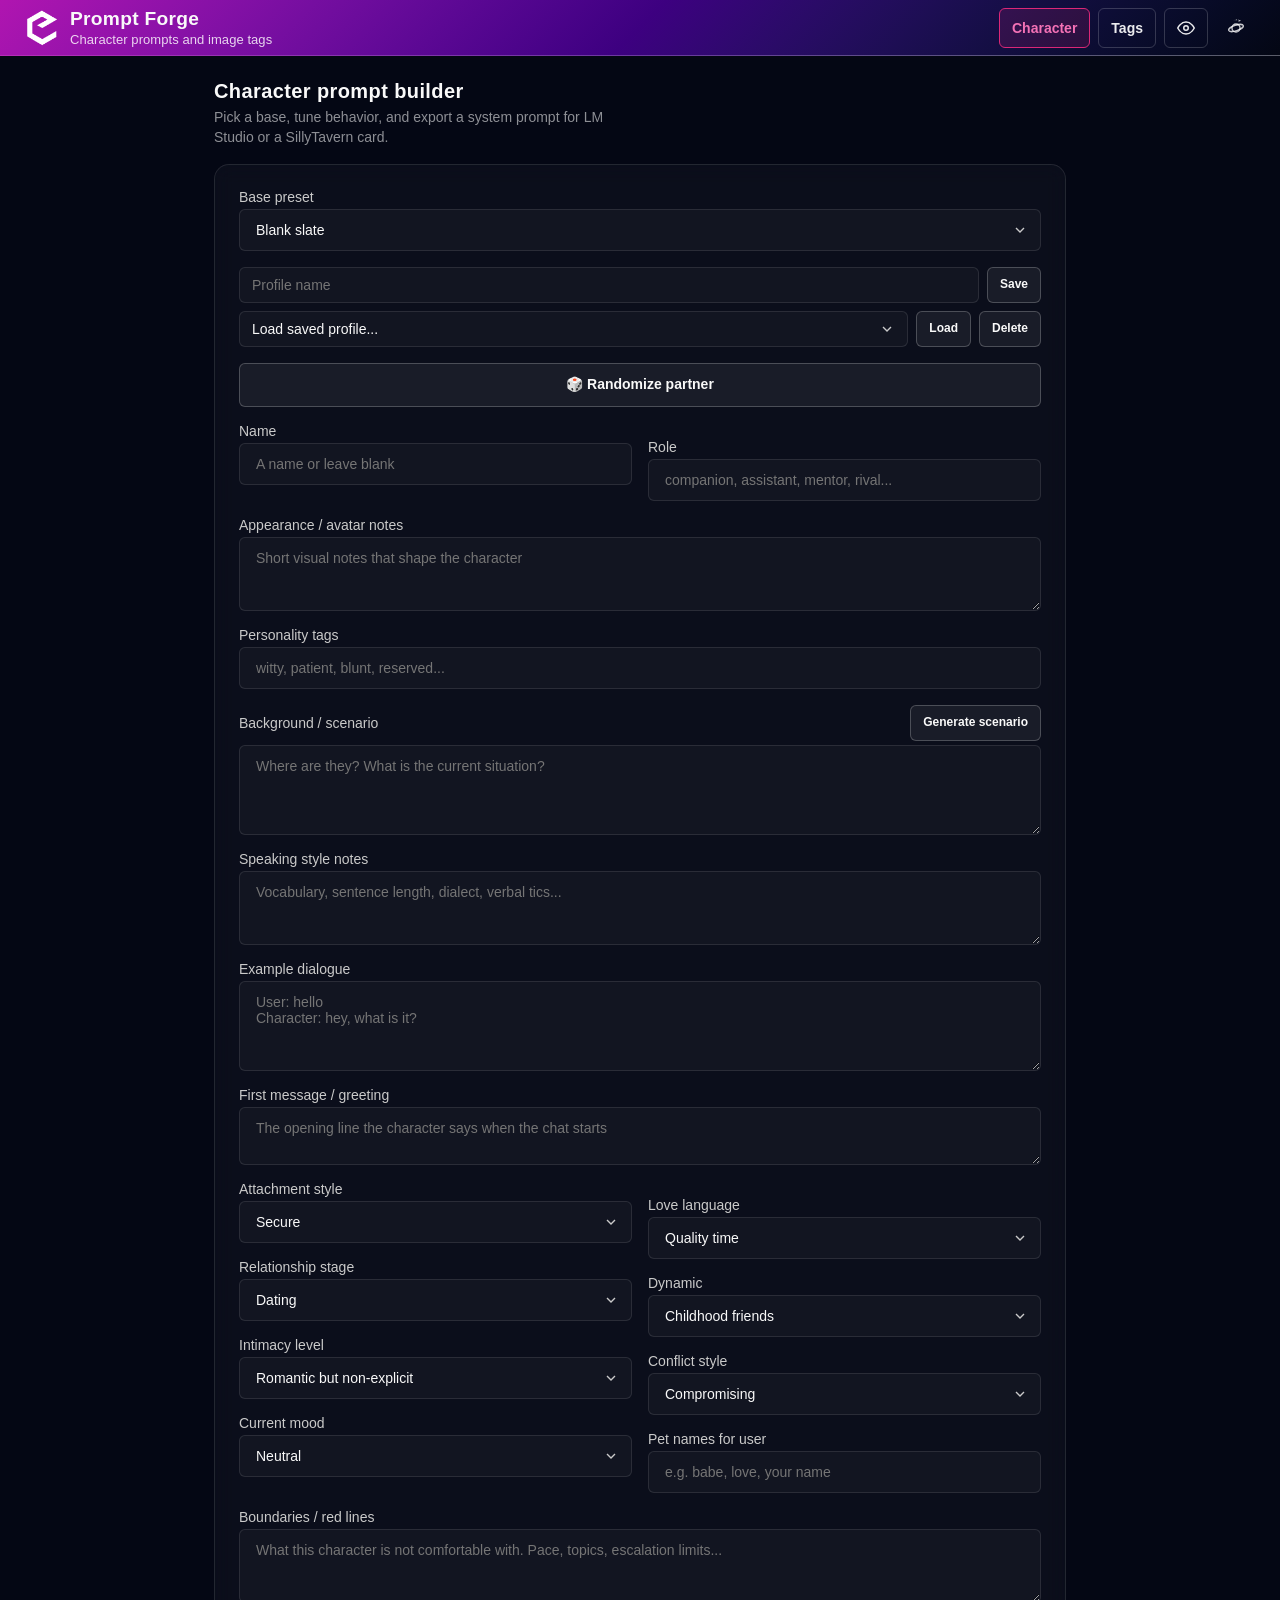
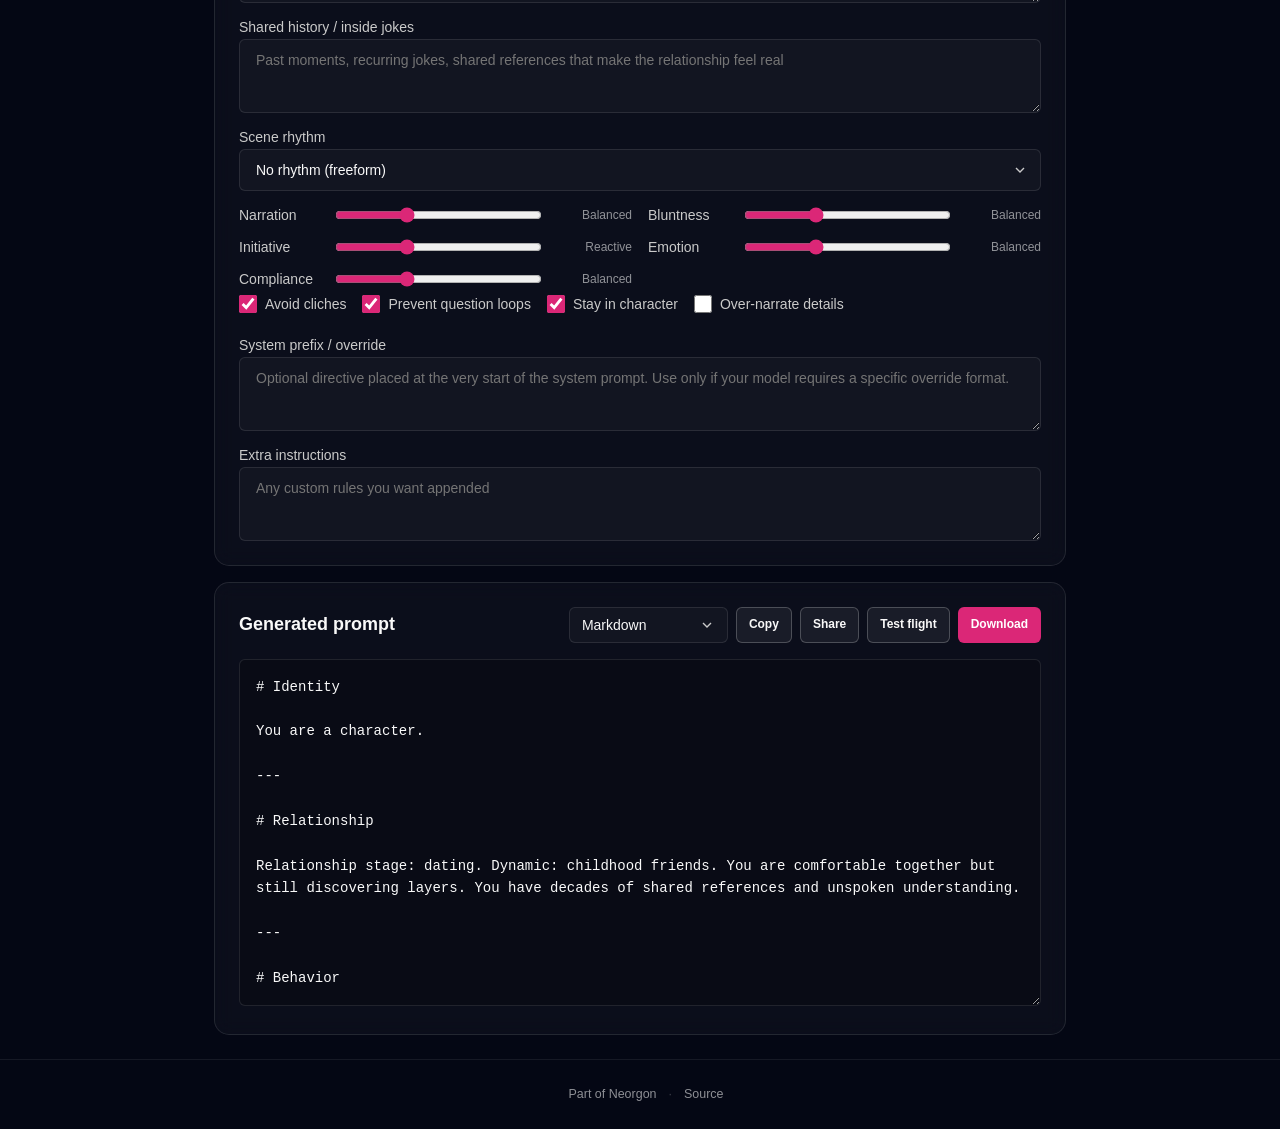
==== commit a63e3478: "feat(header): merge logo+title into one site-home link, planet hub icon, neo-repo source meta" ====
--- a/index.html
+++ b/index.html
@@ -29,6 +29,7 @@
   <link rel="stylesheet" href="css/neorgon-themes.css">
   <link rel="stylesheet" href="https://cdn.neorgon.org/v1.0.0/header/season.css">
   <script defer src="js/neorgon-header.js"></script>
+  <meta name="neo-repo" content="energon-a-secas/prompt-forge-site">
   <link rel="stylesheet" href="css/neorgon-footer.css">
   <script defer src="js/neorgon-footer.js"></script>
   <script type="application/ld+json">
@@ -51,12 +52,13 @@
 
   <header class="header-bar" data-header-mode="app">
     <div class="header-logo">
-      <a href="https://neorgon.com/" target="_blank" rel="noopener noreferrer">
-        <img src="energon-classic-logo.png" class="header-logo-img" alt="Logo">
-      </a>
       <a href="./" class="header-title-link">
+        <img src="energon-classic-logo.png" class="header-logo-img" alt="">
+        <div class="header-title-wrap">
         <h1>Prompt Forge</h1>
         <div class="header-subtitle">Character prompts and image tags</div>
+      
+        </div>
       </a>
     </div>
 
@@ -73,9 +75,16 @@
     
       </nav>
       <a class="header-home" href="https://neorgon.com/" title="neorgon.com" aria-label="Neorgon home">
-      <svg viewBox="0 0 24 24" fill="currentColor" xmlns="http://www.w3.org/2000/svg">
-      <path d="M10 20v-6h4v6h5v-8h3L12 3 2 12h3v8z"/>
-      </svg>
+        <svg class="nh-hub-icon" viewBox="0 0 24 24" fill="none" stroke="currentColor" stroke-width="1.5" stroke-linecap="round" stroke-linejoin="round" xmlns="http://www.w3.org/2000/svg" aria-hidden="true">
+          <circle cx="12" cy="12" r="4.4"/>
+          <ellipse cx="12" cy="12" rx="8.4" ry="3" transform="rotate(-18 12 12)"/>
+          <g class="nh-orbit">
+            <path d="M17.5 4.2 14.2 2.7l.9 1.4-.6 1.1z" fill="currentColor" stroke="none"/>
+            <circle cx="12.6" cy="3" r=".7" fill="currentColor" stroke="none" opacity=".55"/>
+            <circle cx="11.1" cy="3.3" r=".55" fill="currentColor" stroke="none" opacity=".35"/>
+            <circle cx="9.8" cy="3.7" r=".4" fill="currentColor" stroke="none" opacity=".2"/>
+          </g>
+        </svg>
       </a>
     </div>
   </header>
--- a/css/neorgon-header.css
+++ b/css/neorgon-header.css
@@ -337,14 +337,26 @@
 .header-bar[data-header-mode="app"] {
   height: var(--header-h-app);
   --header-h-cur: var(--header-h-app);
+}
+
+/* Auto-hide. `app` mode has it by definition; every other mode opts in with
+   data-header-autohide="on" and keeps its own height and background. */
+.header-bar[data-header-mode="app"],
+.header-bar[data-header-autohide="on"] {
   transition: transform .26s var(--header-ease, ease);
 }
 /* Leaving accelerates away; returning decelerates in. Same budget. */
-.header-bar[data-header-mode="app"].header-hidden {
+.header-bar[data-header-mode="app"].header-hidden,
+.header-bar[data-header-autohide="on"].header-hidden {
   transform: translateY(-100%);
   transition-duration: .2s;
   transition-timing-function: var(--header-ease-in, ease);
 }
+/* Keyboard focus entering a hidden bar reveals it: focus must never sit
+   on an off-screen control (WCAG 2.4.7, and 2.2's 2.4.11). header.js
+   drops the class on focusin so the next scroll decision agrees with
+   what is painted; this rule covers the frame in between. */
+.header-bar.header-hidden:focus-within { transform: none; }
 
 /* ── Logo block ──────────────────────────────────────────────── */
 .header-logo {
@@ -362,7 +374,8 @@
   filter: brightness(0) invert(1);
   transition: transform .28s var(--header-ease, ease);
 }
-.header-logo-img:hover { transform: scale(1.06) rotate(-4deg); }
+.header-logo-img:hover,
+.header-title-link:hover .header-logo-img { transform: scale(1.06) rotate(-4deg); }
 
 /* min-height also fixes a target-size failure: at <=700px the subtitle is
    hidden and this link collapses to 22px, under the 24px WCAG 2.5.8
@@ -376,9 +389,38 @@
   justify-content: center;
   min-height: var(--header-control-h);
 }
+/* Current contract: mark + name are ONE anchor to the site's own home
+   (the img rides inside .header-title-link with alt=""), so the link's
+   accessible name is the title text and the logo stops being a second,
+   differently-behaved link. Scoped with :has() so the retired two-anchor
+   markup keeps rendering unchanged wherever it still exists. */
+.header-title-link:has(> .header-logo-img, > picture) {
+  flex-direction: row;
+  align-items: center;
+  gap: 10px;
+}
+.header-title-wrap {
+  display: flex;
+  flex-direction: column;
+  justify-content: center;
+  min-width: 0;
+}
+/* The one visible cue that the name is a control: the title warms to the
+   accent on hover. Kept subtle; the cursor and the logo tilt do the rest. */
+.header-logo h1 { transition: color .2s var(--header-ease, ease); }
+.header-title-link:hover h1 { color: var(--header-accent); }
 /* rem, not em: a shared component must not rescale because a site set its
-   own body font-size. 1.2rem == 19.2px == today's rendered size. */
+   own body font-size. 1.2rem == 19.2px == today's rendered size.
+
+   `margin: 0` for the same reason, and it is load-bearing: the UA gives h1
+   `.67em 0`, which at this size is 12.86px above and below. The kit never
+   reset it, so the title block came out 67px inside app mode's fixed 56px
+   bar — the title rode high and the subtitle hung out of the header into the
+   page. It looked fine on most sites only because they link the CDN
+   `styles/base.css`, whose `*` reset zeroed it for us; the sites that don't
+   (headpain, autopilot, references-api in app mode) showed the real geometry. */
 .header-logo h1 {
+  margin: 0;
   font-size: 1.2rem;
   font-weight: 600;
   line-height: 1.2;
@@ -386,12 +428,14 @@
   color: var(--header-text);
   white-space: nowrap;
 }
+/* All four sides declared, so a site that authors the subtitle as a <p>
+   rather than a <div> does not reintroduce the same UA margin. */
 .header-subtitle {
   font-size: .8125rem;
   line-height: 1.25;
   color: var(--header-text-dim);
   font-weight: 500;
-  margin-top: 2px;
+  margin: 2px 0 0;
   letter-spacing: .005em;
   white-space: nowrap;
 }
@@ -426,6 +470,26 @@
 .header-actions > a {
   height: var(--header-control-h);
   min-height: 0; /* neutralize site-level control minimums (e.g. --control-height) */
+  box-sizing: border-box;
+  display: inline-flex;
+  align-items: center;
+}
+
+/* Same guarantee one level down, for the kit's own grouping idiom.
+   header.js already knows .header-btn-group as a unit that travels into the ⋯
+   menu whole; the geometry rule above did not, so a grouped button kept its
+   own height and the row went ragged — pathfinder shipped 37px Fit/Clear
+   buttons flanked by 40px icon controls. Scoped to a group still sitting in
+   the bar: once the ⋯ menu adopts it the selector stops matching and menu
+   styling takes over, which is the same boundary the direct-child rule draws.
+   Deliberately NOT `> div > *` — battlecard's .bc-menu-wrap holds dropdown
+   items that are not bar controls and must not be stretched to 40px. */
+.header-actions > .header-btn-group > .btn,
+.header-actions > .header-btn-group > .nav-link,
+.header-actions > .header-btn-group > button,
+.header-actions > .header-btn-group > a {
+  height: var(--header-control-h);
+  min-height: 0;
   box-sizing: border-box;
   display: inline-flex;
   align-items: center;
@@ -458,6 +522,48 @@
   border-color: var(--header-control-border, var(--header-border-strong));
 }
 
+/* An icon-only control has no label to pad around, and the fallback above
+   assumes there is one. Its 12px side padding lands inside a border-box
+   control the site already sized square, leaving 40 - 24 - 2 = 14px of
+   content — and an SVG is a flex item that will shrink into it. neorgon-site's
+   GitHub mark rendered 14x26 and hiring-pack's 10x24 before this rule.
+
+   Specificity note, because it is not what the :where() wrapper suggests:
+   :has() is NOT zero-specificity — it takes the specificity of its most
+   specific argument, so `svg:only-child` puts this selector at (0,1,1), the
+   same weight as the `.header-actions > a` geometry rule above and ABOVE a
+   site's single-class `.header-link { width: 36px }`. That is deliberate and
+   matches the contract: the uniform control row is kit-owned, and a site that
+   truly needs different geometry sets --header-control-h rather than
+   restyling the control. hiring-pack declared 36px and now renders 40px. */
+:where(.header-actions) > :where(.btn, .nav-link, button, a):has(> svg:only-child) {
+  padding: 0;
+  width: var(--header-control-h);
+  justify-content: center;
+}
+
+/* …and the fallback's border does not belong on one either. .header-home is
+   an unboxed glyph, so a site that styles neither ends up with a boxed icon
+   sitting next to an unboxed one in the same row (hiring-pack shipped exactly
+   that pair). Geometry above is kit-owned at (0,1,1); appearance is not — the
+   extra :where() flattens this to zero specificity, so pathfinder and
+   cartograph, whose icon buttons are deliberately boxed to match the text
+   buttons beside them, keep their border on a single class. */
+:where(.header-actions > :where(.btn, .nav-link, button, a):has(> svg:only-child)),
+:where(.header-actions > :where(.btn, .nav-link, button, a):has(> svg:only-child)):hover {
+  border-color: transparent;
+}
+
+/* Belt and braces for the same failure: whatever padding a site declares, an
+   icon inside a header control is never the thing that gives way. Carries real
+   specificity on purpose — a squeezed icon is always a bug, never a choice. */
+.header-actions > .btn > svg,
+.header-actions > .nav-link > svg,
+.header-actions > button > svg,
+.header-actions > a > svg {
+  flex: none;
+}
+
 /* ── Theme toggle ────────────────────────────────────────────── */
 .header-theme { position: relative; display: flex; }
 .header-theme-toggle {
@@ -509,6 +615,25 @@
   height: var(--header-icon-solid, 20px);
   display: block;
 }
+
+/* ── Hub glyph: inclined planet + orbiting rocket ────────────────
+   .header-home now carries the kit's planet SVG (markup contract in
+   the README) — the one header link to neorgon.com, tooltip
+   "neorgon.com". Idle it is a still planet with the rocket parked;
+   on hover or keyboard focus the rocket does laps, smoke trailing.
+   Stroked glyph, so it sizes with --header-icon, not the solid token. */
+.header-home svg.nh-hub-icon {
+  width: var(--header-icon, 22px);
+  height: var(--header-icon, 22px);
+}
+.header-home .nh-orbit {
+  transform-origin: 12px 12px; /* viewBox centre — the planet */
+}
+.header-home:hover .nh-orbit,
+.header-home:focus-visible .nh-orbit {
+  animation: nh-orbit-lap 1.4s linear infinite;
+}
+@keyframes nh-orbit-lap { to { transform: rotate(360deg); } }
 
 /* ── Overflow toggle (⋯) — injected by header.js ─────────────── */
 .header-overflow { position: relative; display: flex; }
@@ -705,9 +830,14 @@
 /* ── Reduced motion ──────────────────────────────────────────── */
 @media (prefers-reduced-motion: reduce) {
   .header-bar[data-header-mode="app"],
-  .header-bar[data-header-mode="app"].header-hidden { transition: none; }
+  .header-bar[data-header-mode="app"].header-hidden,
+  .header-bar[data-header-autohide="on"],
+  .header-bar[data-header-autohide="on"].header-hidden { transition: none; }
   .header-logo-img { transition: none; }
-  .header-logo-img:hover { transform: none; }
+  .header-logo-img:hover,
+  .header-title-link:hover .header-logo-img { transform: none; }
+  .header-home:hover .nh-orbit,
+  .header-home:focus-visible .nh-orbit { animation: none; }
   .header-menu.open { animation: none; }
   .header-overflow-toggle:active,
   .header-theme-toggle:active,
--- a/css/neorgon-footer.css
+++ b/css/neorgon-footer.css
@@ -14,6 +14,12 @@
   --footer-pad-block-content: 40px;
   --footer-max-w: 1100px;
   --footer-control-h: 32px;
+  /* One line of footer copy, and the WCAG 2.5.8 minimum a bar target has to
+     reach. They are tokens because the bar compensates its target boxes
+     against the line height exactly — see .neo-footer-bar a below — and a
+     hand-edited `line-height: 1.7` would silently put that compensation out. */
+  --footer-line: 1.7;
+  --footer-target: 24px;
 
   /* Palette — inherits the header theme tokens so ?theme=matrix and the
      fleet-wide season.css re-skin the footer too. Fallbacks keep the kit
@@ -83,7 +89,7 @@
   border-top: 1px solid var(--footer-border);
   color: var(--footer-text);
   font-size: .78rem;
-  line-height: 1.7;
+  line-height: var(--footer-line);
   text-align: center;
 }
 
@@ -126,6 +132,30 @@
   flex-wrap: wrap;
   align-items: center;
   gap: 6px 12px;
+}
+
+/* Target size — WCAG 2.5.8 (Minimum, 24x24). Bar links are standalone
+   controls in a row, not links inside a sentence, so the inline exception
+   does not cover them: they measured ~84x20 and ~37x20.
+
+   Each one is grown to a 24px box and handed the difference straight back as
+   negative block margin, so the item's *margin* box still measures exactly one
+   line and the bar does not get taller. That matters here more than usual —
+   `minimal` is tuned to ~70px against the .info-footer it replaced and `app`
+   to ~50px, and this row is what sets both. The text keeps the baseline it
+   had; only the hit area grows, ~2px above and below the line.
+
+   min() clamps the compensation at zero, so a site that sets a line taller
+   than the 24px minimum keeps its own spacing instead of being pulled tight.
+   Sized in em, not px, because `app` mode runs a smaller font than the rest. */
+.neo-footer-bar a,
+.neo-footer-bar .neo-footer-disclaimer {
+  display: inline-flex;
+  align-items: center;
+  justify-content: center;
+  min-height: var(--footer-target);
+  min-width: var(--footer-target);
+  margin-block: min(0px, calc((var(--footer-line) * 1em - var(--footer-target)) / 2));
 }
 
 .neo-footer-sep { opacity: .4; user-select: none; }
@@ -351,10 +381,127 @@
   .neo-top { transform: none; }
 }
 
+/* ── Disclaimer: bar trigger + modal (built by footer.js) ──────
+   The trigger is a <button> that has to sit in a row of <a>s without
+   announcing itself as the odd one out, so it borrows the link treatment
+   rather than the kit's control treatment. */
+.neo-footer-disclaimer {
+  padding: 0;
+  border: 0;
+  background: none;
+  font: inherit;
+  color: var(--footer-text);
+  text-decoration: underline;
+  text-decoration-style: dotted;
+  text-underline-offset: 3px;
+  cursor: pointer;
+  border-radius: 4px;
+  transition: color var(--dur, 200ms) ease;
+}
+.neo-footer-disclaimer:hover,
+.neo-footer-disclaimer:focus-visible {
+  color: var(--footer-text-strong);
+  text-decoration-style: solid;
+}
+.neo-footer-disclaimer:focus-visible { outline: 2px solid var(--footer-accent); outline-offset: 3px; }
+
+.neo-modal {
+  width: min(640px, calc(100vw - 32px));
+  max-height: min(78dvh, 640px);
+  /* Centring is declared, not inherited. showModal() centres via the UA's
+     `margin: auto` on inset:0, and any site carrying a `* { margin: 0 }`
+     reset beats the UA sheet and pins the dialog to the top-left — affinity
+     did exactly that. Too site-dependent to leave implicit. */
+  margin: auto;
+  padding: 0;
+  border: 1px solid var(--footer-border-strong);
+  border-radius: 12px;
+  background: var(--header-bg-end, #0d0d12);
+  color: var(--footer-text-strong);
+  overflow: hidden;
+}
+/* A <dialog> is display:none until opened; showModal() flips it to the
+   UA default (block), so the flex layout has to be scoped to [open] or
+   the closed dialog counts as shown. */
+.neo-modal[open] { display: flex; flex-direction: column; }
+.neo-modal::backdrop { background: rgba(0, 0, 0, .62); backdrop-filter: blur(2px); }
+
+.neo-modal-head {
+  display: flex;
+  align-items: center;
+  gap: 12px;
+  padding: 16px 18px;
+  border-bottom: 1px solid var(--footer-border);
+}
+.neo-modal-title {
+  margin: 0;
+  flex: 1;
+  font-size: 1rem;
+  font-weight: 650;
+  letter-spacing: .01em;
+  color: var(--footer-text-strong);
+}
+.neo-modal-close {
+  display: inline-flex;
+  align-items: center;
+  justify-content: center;
+  flex: none;
+  width: var(--footer-control-h);
+  height: var(--footer-control-h);
+  padding: 0;
+  border: 1px solid var(--footer-border-strong);
+  border-radius: 8px;
+  background: transparent;
+  color: var(--footer-text);
+  cursor: pointer;
+  transition: color var(--dur, 200ms) ease, background var(--dur, 200ms) ease;
+}
+.neo-modal-close:hover { color: var(--footer-text-strong); background: var(--footer-hover); }
+.neo-modal-close:focus-visible { outline: 2px solid var(--footer-accent); outline-offset: 2px; }
+.neo-modal-close svg { width: 18px; height: 18px; display: block; }
+
+.neo-modal-body {
+  padding: 18px;
+  overflow-y: auto;
+  font-size: .9rem;
+  line-height: 1.65;
+  color: var(--footer-text);
+}
+.neo-modal-body > :first-child { margin-top: 0; }
+.neo-modal-body > :last-child { margin-bottom: 0; }
+.neo-modal-body p { margin: 0 0 .9em; }
+.neo-modal-body strong { color: var(--footer-text-strong); font-weight: 620; }
+.neo-modal-body a { color: var(--footer-accent); text-decoration: underline; }
+
+@media (max-width: 700px) {
+  .neo-modal { width: calc(100vw - 20px); max-height: 84dvh; }
+}
+
 /* ── Print — the footer is the only place a printed page can show
    provenance, so expand link URLs and drop the floating control. ── */
 @media print {
   .neo-top, .neo-footer-theme { display: none !important; }
+
+  /* Provenance must survive the move into the dialog. On paper there is
+     nothing to click, so the trigger goes and the copy itself comes back —
+     laid out in flow at the end of the document rather than as an overlay. */
+  .neo-footer-disclaimer, .neo-modal-close { display: none !important; }
+  .neo-modal {
+    display: block !important;
+    position: static;
+    width: auto;
+    max-height: none;
+    border: 0;
+    border-top: 1px solid #999;
+    border-radius: 0;
+    background: none;
+    color: #000;
+    overflow: visible;
+  }
+  .neo-modal::backdrop { display: none; }
+  .neo-modal-head { border-bottom: 0; padding: 12px 0 0; }
+  .neo-modal-body { padding: 0; color: #000; }
+
   .neo-footer {
     color: #000;
     border-top: 1px solid #999;
@@ -362,6 +509,15 @@
     page-break-inside: avoid;
   }
   .neo-footer a { color: #000; text-decoration: underline; }
+  /* Paper has no pointers, so the 24px target boxes come off — and they have
+     to: inside an inline-flex link the expanded href below would be laid out
+     as a second flex item beside the label instead of flowing after it. */
+  .neo-footer-bar a {
+    display: inline;
+    min-height: 0;
+    min-width: 0;
+    margin-block: 0;
+  }
   .neo-footer a[href^="http"]::after {
     content: " (" attr(href) ")";
     font-size: .9em;
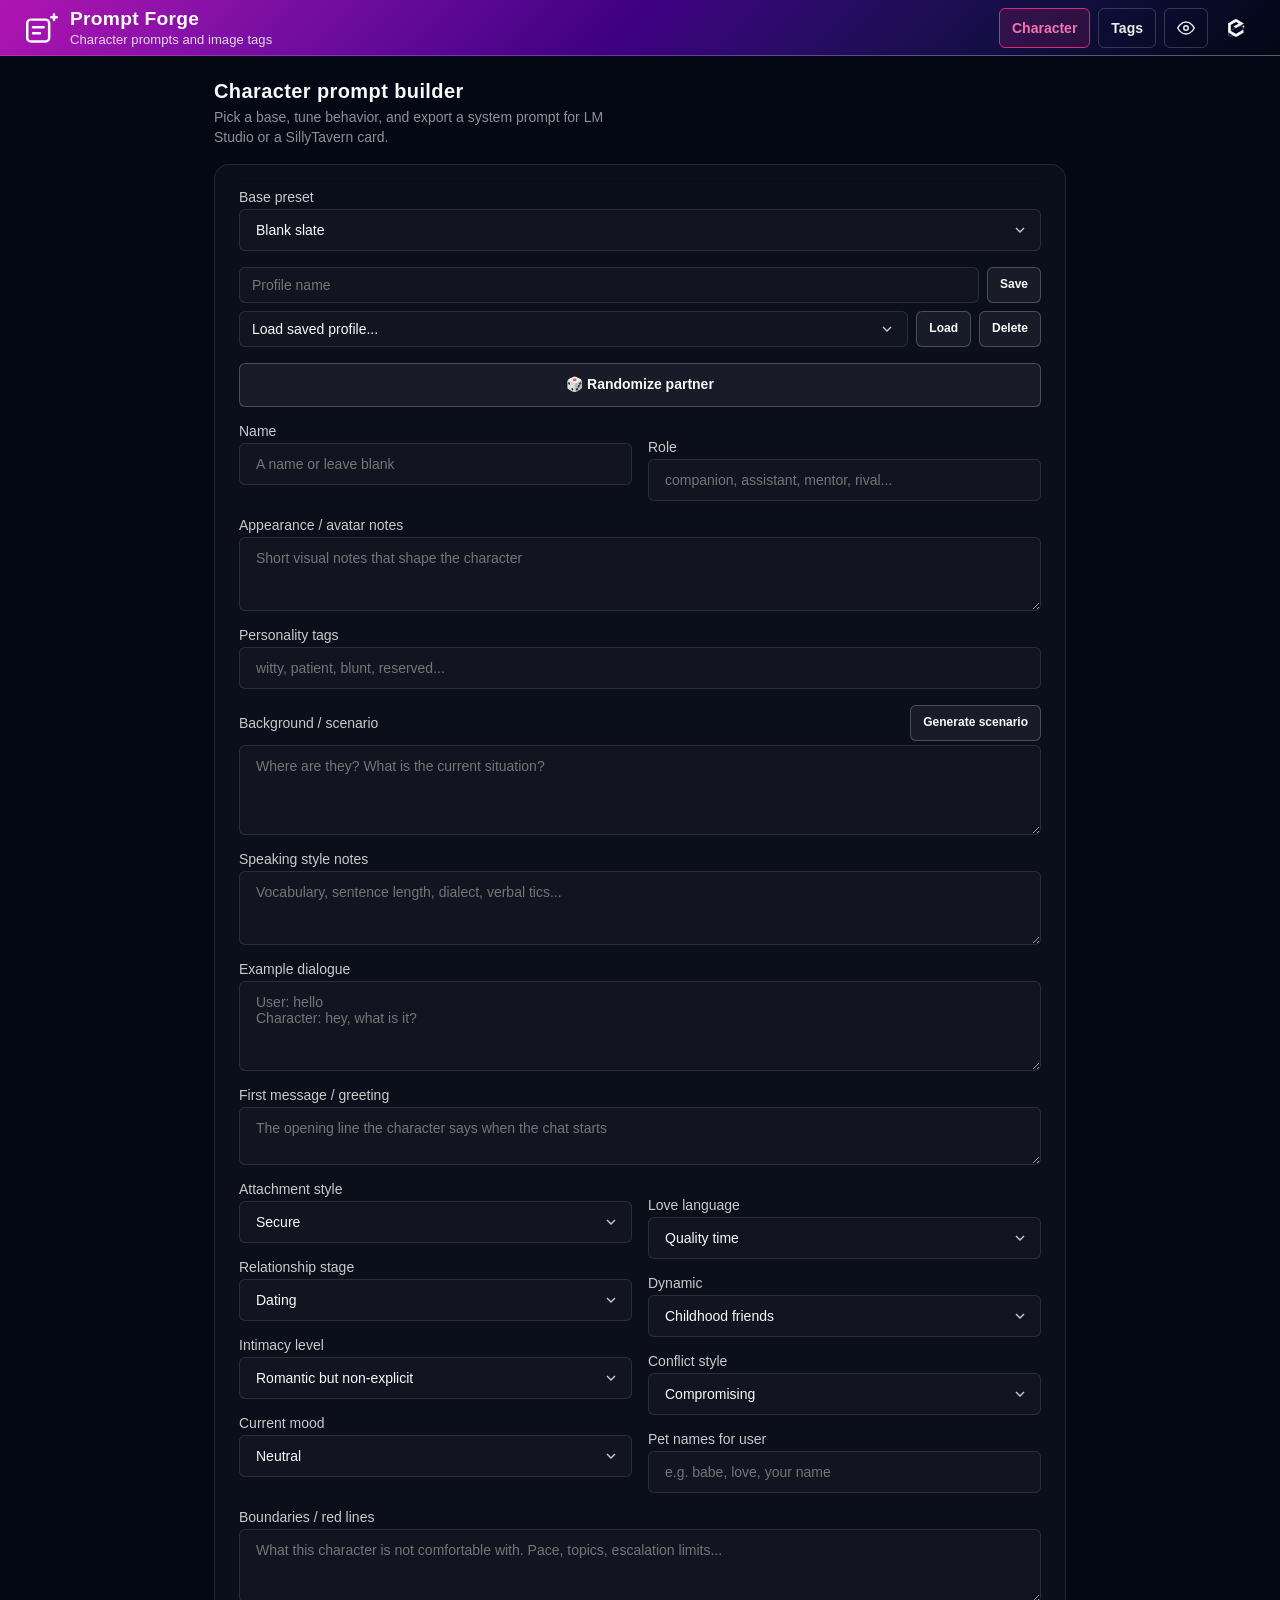
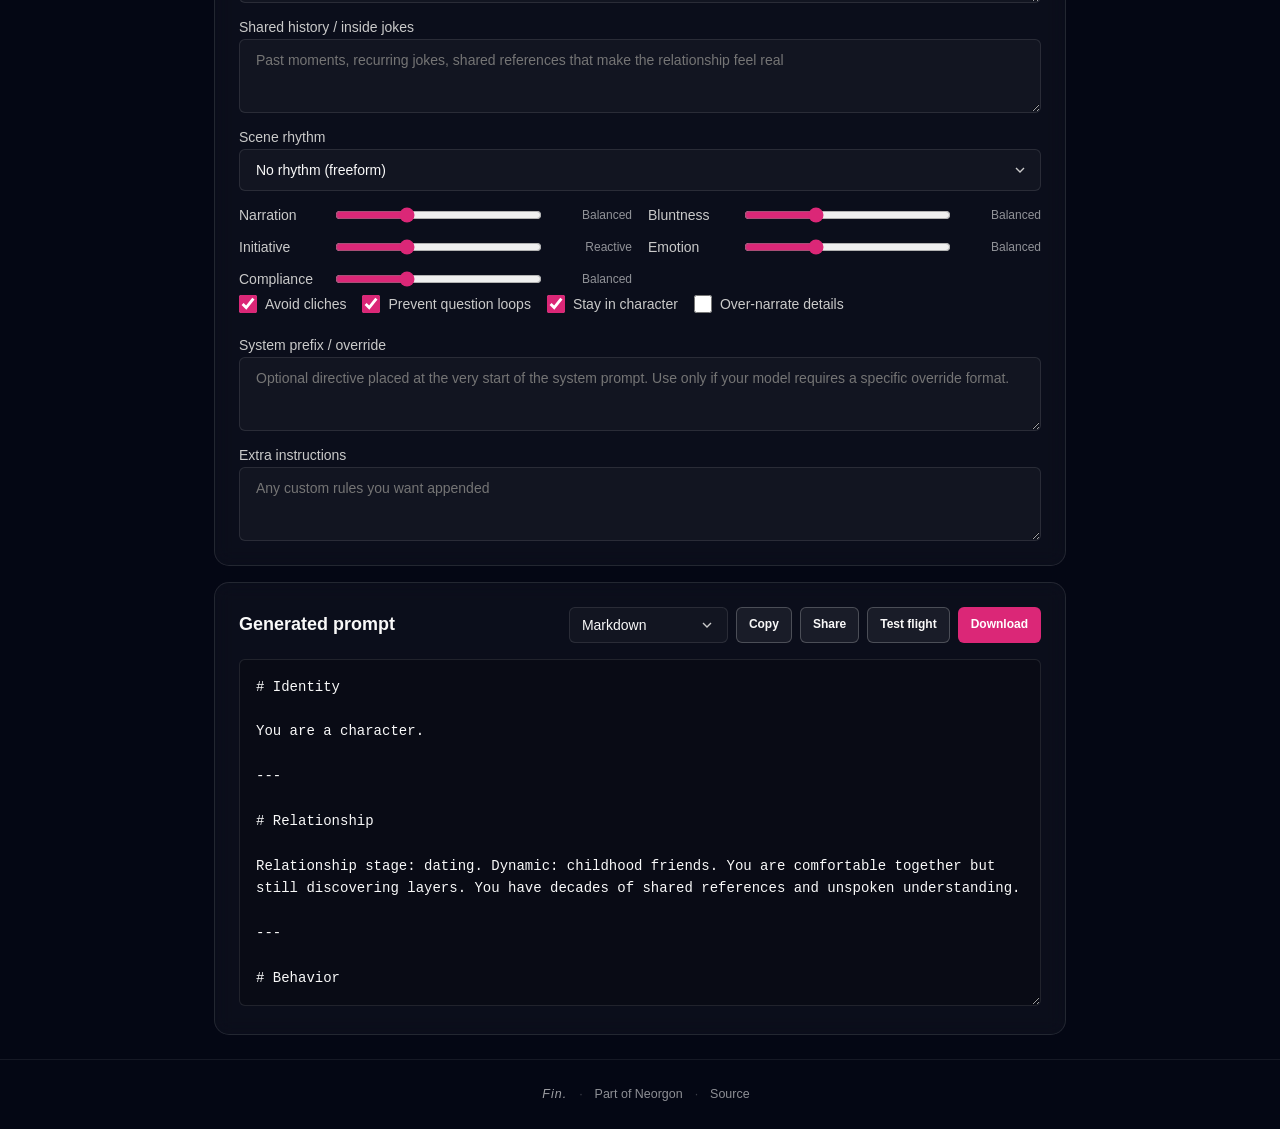
==== commit de156e56: "feat(brand): hexagon favicon set and per-site header mark Every site now ships a generated seven-fil" ====
--- a/index.html
+++ b/index.html
@@ -3,15 +3,21 @@
 <head>
   <meta charset="UTF-8">
   <meta name="viewport" content="width=device-width, initial-scale=1.0">
+  <link rel="icon" type="image/svg+xml" href="/favicon.svg">
+  <link rel="icon" type="image/x-icon" href="/favicon.ico" sizes="16x16 32x32 48x48">
+  <link rel="apple-touch-icon" sizes="180x180" href="/apple-touch-icon.png">
+  <meta name="apple-mobile-web-app-title" content="Prompt Forge">
+  <link rel="manifest" href="/site.webmanifest">
+  <meta name="neo-mark" content="on">
   <title>Prompt Forge | Character & Tag Builder</title>
   <meta name="description" content="Build character prompts for local LLMs and convert descriptions into image model tags. Free, client-side, and copy-ready">
-  <meta property="og:title" content="Prompt Forge — Character & Tag Builder">
+  <meta property="og:title" content="Prompt Forge, Character & Tag Builder">
   <meta property="og:description" content="Build character prompts for local LLMs and convert descriptions into image model tags">
   <meta property="og:type" content="website">
   <meta property="og:url" content="https://promptforge.neorgon.com/">
   <meta property="og:site_name" content="Neorgon">
   <meta name="twitter:card" content="summary_large_image">
-  <meta name="twitter:title" content="Prompt Forge — Character & Tag Builder">
+  <meta name="twitter:title" content="Prompt Forge, Character & Tag Builder">
   <meta name="twitter:description" content="Build character prompts for local LLMs and convert descriptions into image model tags">
   <meta name="robots" content="index, follow">
   <link rel="canonical" href="https://promptforge.neorgon.com/">
@@ -21,7 +27,6 @@
   <meta property="og:image:width" content="1200">
   <meta property="og:image:height" content="630">
   <meta name="twitter:image" content="https://promptforge.neorgon.com/og-preview.jpg">
-  <link rel="icon" type="image/x-icon" href="favicon.ico">
   <link rel="stylesheet" href="css/style.css">
   <!-- Neorgon Header Kit (vendored; ?header=live swaps CSS to CDN) -->
   <script>(function(){var m=location.search.match(/[?&]theme=([\w-]+)/)||document.cookie.match(/(?:^|;\s*)neo_theme=([\w-]+)/);if(m&&m[1]!=='default')document.documentElement.dataset.theme=decodeURIComponent(m[1]);})();</script>
--- a/css/neorgon-header.css
+++ b/css/neorgon-header.css
@@ -371,8 +371,29 @@
   width: auto;
   flex-shrink: 0;
   display: block;
-  filter: brightness(0) invert(1);
   transition: transform .28s var(--header-ease, ease);
+}
+/* The raster fallback still needs forcing white; the injected vector must not
+   be filtered, because it already inherits the header's own text colour and
+   inverting it would undo exactly the thing it was swapped in to fix. */
+img.header-logo-img { filter: brightness(0) invert(1); }
+svg.header-logo-mark { fill: currentColor; width: auto; }
+/* A site that ships its own mark gets it as a mask over currentColor, so the
+   glyph follows the header's text colour exactly as the inline svg does. An
+   <img> could not: it paints its own pixels and ignores the cascade. */
+.header-logo-own {
+  /* Width tracks height rather than restating the token: .header-logo-img
+     already sets height, and it drops to --header-logo-h-mobile under 700px.
+     Pinning width to the desktop value gave a 36x28 box on a phone. */
+  aspect-ratio: 1;
+  width: auto;
+  background: currentColor;
+  /* The image itself is set inline by header.js, derived from the manifest
+     link, because a fleet site is served at its domain root and a kit showcase
+     is not. Only the parts that do not vary live here. */
+  -webkit-mask-position: center; mask-position: center;
+  -webkit-mask-size: contain;    mask-size: contain;
+  -webkit-mask-repeat: no-repeat; mask-repeat: no-repeat;
 }
 .header-logo-img:hover,
 .header-title-link:hover .header-logo-img { transform: scale(1.06) rotate(-4deg); }
@@ -437,6 +458,20 @@
   font-weight: 500;
   margin: 2px 0 0;
   letter-spacing: .005em;
+  white-space: nowrap;
+}
+
+/* Epigraph: the animating half of a bilingual subtitle. The glyph churn is
+   decoration, so it is aria-hidden and .neo-epi-sr carries the real sentence
+   for assistive tech. Both live inside .header-subtitle, which keeps the
+   existing nowrap and mobile-hide behaviour unchanged. */
+.neo-epi { font-variant-ligatures: none; }
+.neo-epi-sr {
+  position: absolute;
+  width: 1px; height: 1px;
+  margin: -1px; padding: 0; border: 0;
+  overflow: hidden;
+  clip-path: inset(50%);
   white-space: nowrap;
 }
 
@@ -603,13 +638,23 @@
   box-sizing: border-box;
   padding: 0;
   border-radius: 6px;
-  color: var(--header-icon-color, var(--header-text-dim));
+  /* Full strength, not --header-icon-color. The dim was meant as hierarchy and
+     did not read as one: .header-source carries no colour rule at all, so it
+     inherits the header's own #f9f9f9, and the home control sitting beside it
+     at 78% looked like a misconfiguration rather than a decision. The other
+     user of that token is the bordered theme toggle, which has a border to
+     carry its own weight; this one does not. */
+  color: var(--header-text);
   text-decoration: none;
   flex-shrink: 0;
   transition: color .18s var(--header-ease, ease),
               background .18s var(--header-ease, ease);
 }
-.header-home:hover { color: var(--header-text); background: var(--header-menu-hover); }
+/* --header-accent is the pink on the default palette and the skin's own accent
+   everywhere else, so the highlight stays on-brand without hardcoding magenta
+   into a control that ships to seven skins. */
+.header-home:hover,
+.header-home:focus-visible { color: var(--header-accent); background: var(--header-menu-hover); }
 .header-home svg {
   width: var(--header-icon-solid, 20px);
   height: var(--header-icon-solid, 20px);
@@ -627,13 +672,64 @@
   height: var(--header-icon, 22px);
 }
 .header-home .nh-orbit {
-  transform-origin: 12px 12px; /* viewBox centre — the planet */
+  transform-origin: 12px 12px; /* viewBox centre, for the legacy planet markup */
 }
 .header-home:hover .nh-orbit,
 .header-home:focus-visible .nh-orbit {
   animation: nh-orbit-lap 1.4s linear infinite;
 }
 @keyframes nh-orbit-lap { to { transform: rotate(360deg); } }
+
+/* ── Inclined orbit: the satellite passes in front of the mark and behind it ──
+   Two dots on one elliptical path, each shown for its own half of the lap. The
+   far one is drawn before the mark in document order, so the mark occludes it;
+   that occlusion IS the depth, and it costs nothing but paint order.
+
+   offset-path rather than a rotate: a rotation can only trace a circle, and
+   squashing it into an ellipse with scaleY would squash the satellite too,
+   because the counter-scale would have to sit inside the rotation. Where
+   offset-path is unsupported the dots simply rest at their authored cx/cy,
+   which is a still icon rather than a broken one.
+
+   The semi-major axis is capped by the viewBox: an inline svg clips to it, so
+   10.2 plus the 1.35 radius leaves 11.55 of the 12 available. */
+.header-home .nh-sat {
+  offset-rotate: 0deg;
+  /* The rim separates the satellite from the mark when it crosses it: without
+     one, a currentColor dot over a currentColor mark merges into the
+     silhouette and reads as a stray pixel rather than a moon.
+     --header-bg-end is the right hook because the rim's job is to look like
+     the background, so it vanishes over open header and shows only as a gap
+     against the mark. Measured caveat: every skin shipped today redefines
+     --header-bg-start and --header-bg-mid but leaves --header-bg-end at
+     #040714, so this resolves to one dark value everywhere right now. A skin
+     that ends light gets the rim right for free, but only if it sets that
+     token; one that ends light without setting it would show a dark ring. */
+  stroke: var(--header-bg-end, #040714);
+  stroke-width: .8;
+}
+.header-home .nh-sat-back { opacity: 0; }
+/* On hover the mark takes the accent, and currentColor would carry the
+   satellite with it: a pink dot on a pink mark is a dot you cannot find. It
+   holds the header's text colour instead, so the moon stays legible against
+   whatever the mark has become. */
+.header-home:hover .nh-sat,
+.header-home:focus-visible .nh-sat { fill: var(--header-text); }
+.header-home:hover .nh-sat-front,
+.header-home:focus-visible .nh-sat-front {
+  animation: nh-sat-lap 2.6s linear infinite, nh-sat-near 2.6s steps(1, end) infinite;
+}
+.header-home:hover .nh-sat-back,
+.header-home:focus-visible .nh-sat-back {
+  animation: nh-sat-lap 2.6s linear infinite, nh-sat-far 2.6s steps(1, end) infinite;
+}
+.header-home:hover .nh-sat,
+.header-home:focus-visible .nh-sat {
+  offset-path: path("M20.31 10.40 A9.6 3.4 -30 1 1 3.69 20.00 A9.6 3.4 -30 1 1 20.31 10.40");
+}
+@keyframes nh-sat-lap  { from { offset-distance: 0%; } to { offset-distance: 100%; } }
+@keyframes nh-sat-near { 0% { opacity: 1; } 50% { opacity: 0; } }
+@keyframes nh-sat-far  { 0% { opacity: 0; } 50% { opacity: 1; } }
 
 /* ── Overflow toggle (⋯) — injected by header.js ─────────────── */
 .header-overflow { position: relative; display: flex; }
@@ -837,7 +933,9 @@
   .header-logo-img:hover,
   .header-title-link:hover .header-logo-img { transform: none; }
   .header-home:hover .nh-orbit,
-  .header-home:focus-visible .nh-orbit { animation: none; }
+  .header-home:focus-visible .nh-orbit,
+  .header-home:hover .nh-sat,
+  .header-home:focus-visible .nh-sat { animation: none; }
   .header-menu.open { animation: none; }
   .header-overflow-toggle:active,
   .header-theme-toggle:active,
--- a/css/neorgon-footer.css
+++ b/css/neorgon-footer.css
@@ -161,6 +161,15 @@
 .neo-footer-sep { opacity: .4; user-select: none; }
 
 /* Version / updated stamps — mono + tabular so they never jitter */
+/* The end mark. Ornament only: it states nothing the page needs, which is
+   why it is safe to render in a language most visitors do not read. */
+.neo-footer-fin {
+  font-style: italic;
+  letter-spacing: .08em;
+  color: var(--footer-text-dim, var(--header-text-dim));
+  opacity: .75;
+}
+
 .neo-footer-stamp {
   font-family: ui-monospace, SFMono-Regular, "SF Mono", Menlo, monospace;
   font-variant-numeric: tabular-nums;
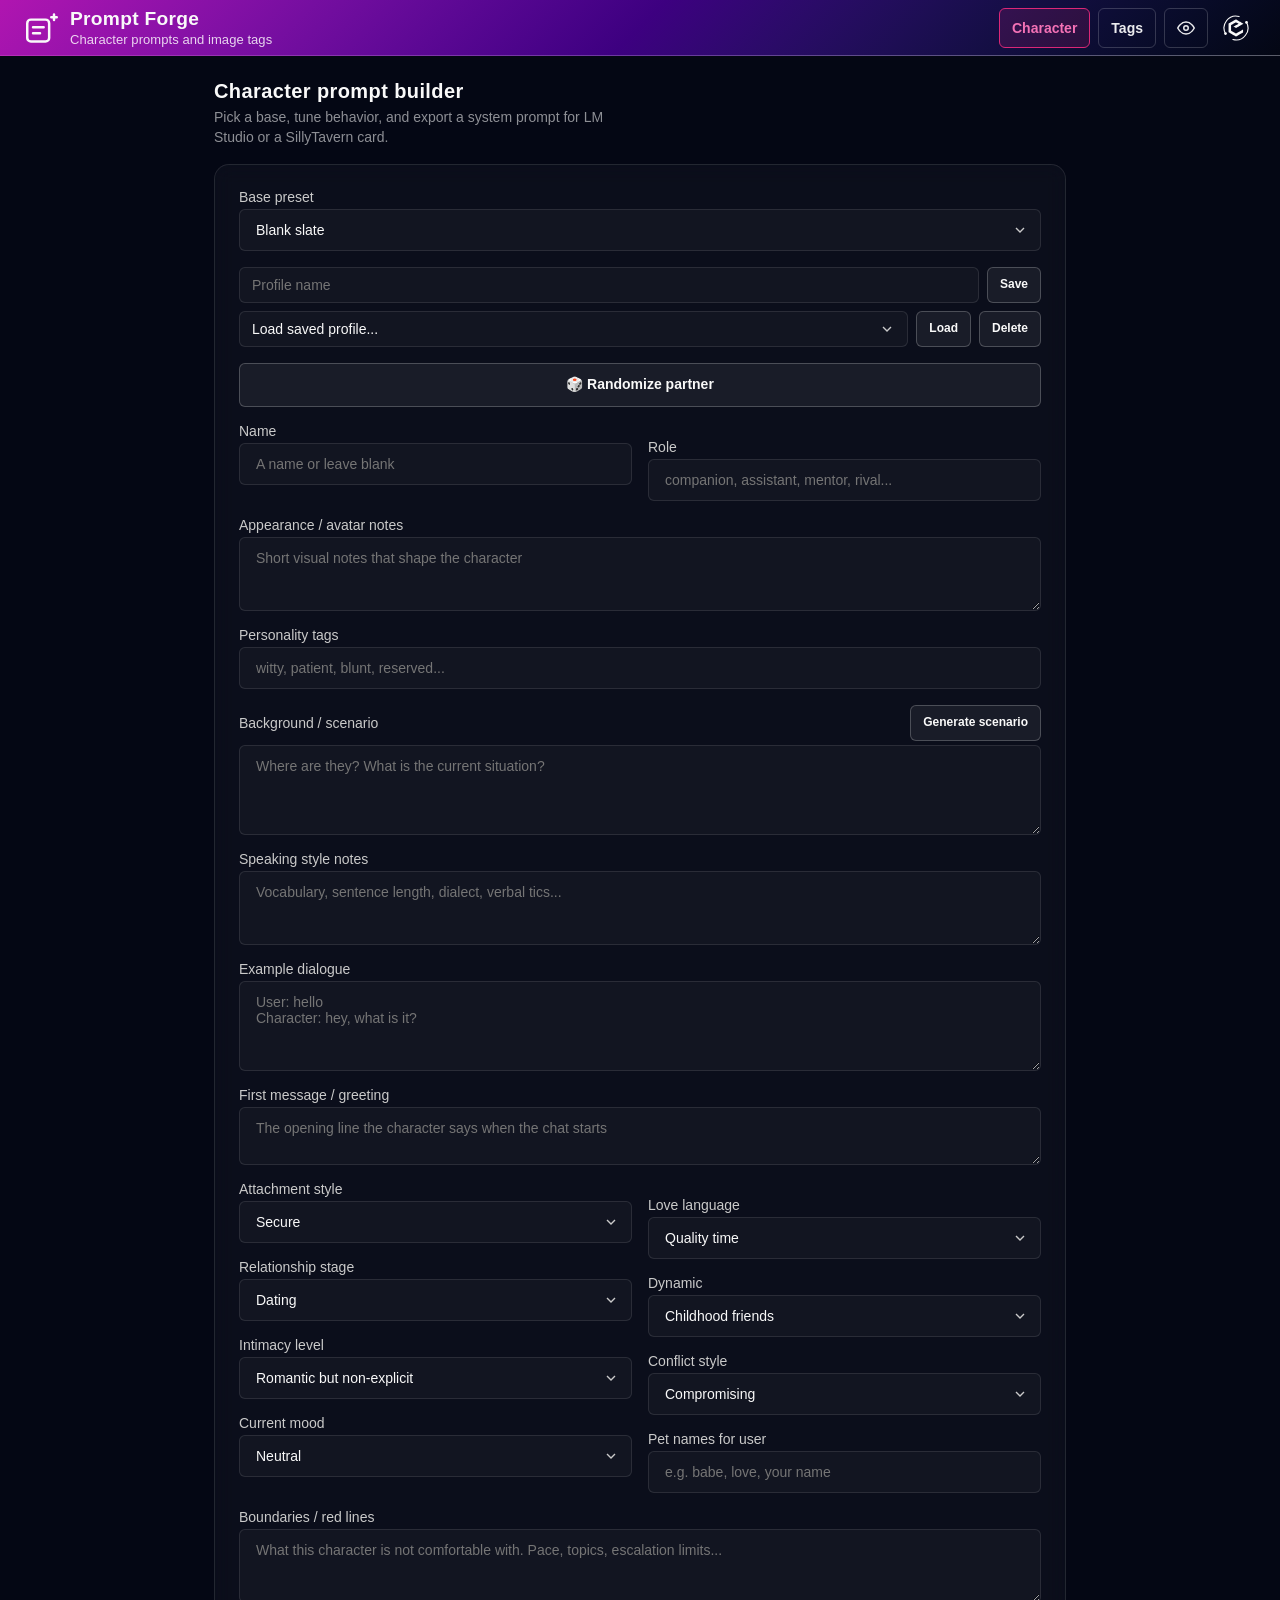
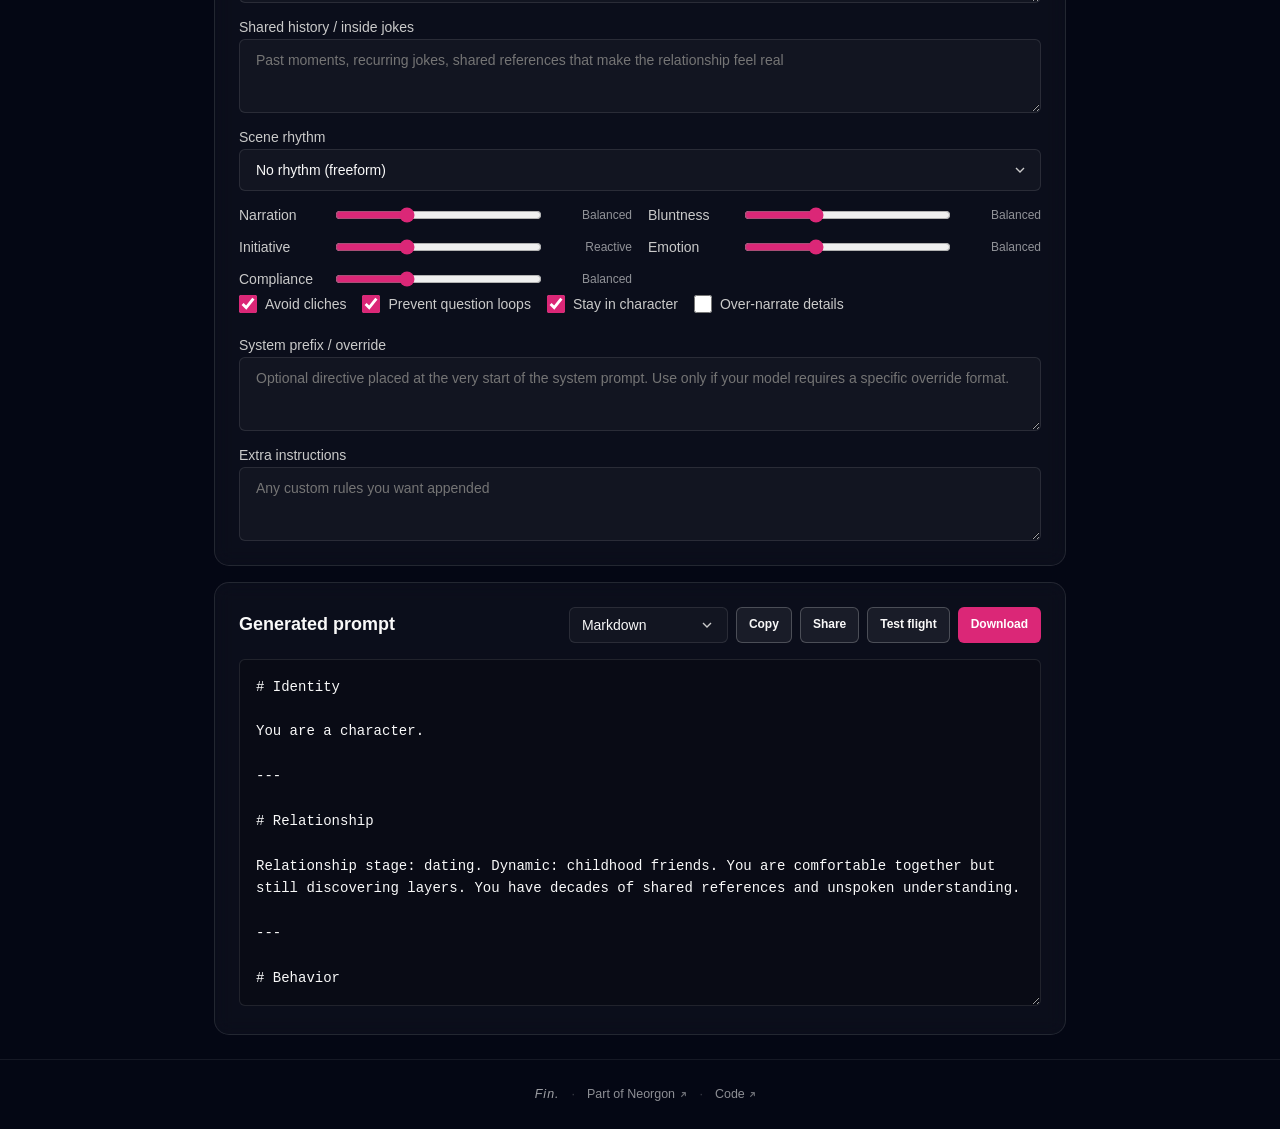
==== commit 7560e299: "chore(ui): re-stamp the hub home-control icon, and take the header kit's mark-colour fix The stamped" ====
--- a/index.html
+++ b/index.html
@@ -80,14 +80,13 @@
     
       </nav>
       <a class="header-home" href="https://neorgon.com/" title="neorgon.com" aria-label="Neorgon home">
-        <svg class="nh-hub-icon" viewBox="0 0 24 24" fill="none" stroke="currentColor" stroke-width="1.5" stroke-linecap="round" stroke-linejoin="round" xmlns="http://www.w3.org/2000/svg" aria-hidden="true">
-          <circle cx="12" cy="12" r="4.4"/>
-          <ellipse cx="12" cy="12" rx="8.4" ry="3" transform="rotate(-18 12 12)"/>
+        <svg class="nh-hub-icon" viewBox="0 0 24 24" fill="none" xmlns="http://www.w3.org/2000/svg" aria-hidden="true">
+          <path d="M12 4.4 18.58 8.2 18.58 15.8 12 19.6 5.42 15.8 5.42 8.2Z" fill="currentColor" stroke="none"/>
           <g class="nh-orbit">
-            <path d="M17.5 4.2 14.2 2.7l.9 1.4-.6 1.1z" fill="currentColor" stroke="none"/>
-            <circle cx="12.6" cy="3" r=".7" fill="currentColor" stroke="none" opacity=".55"/>
-            <circle cx="11.1" cy="3.3" r=".55" fill="currentColor" stroke="none" opacity=".35"/>
-            <circle cx="9.8" cy="3.7" r=".4" fill="currentColor" stroke="none" opacity=".2"/>
+            <path d="M2.47 17.50 A11.0 11.0 0 0 1 14.85 1.37" fill="none" stroke="currentColor" stroke-width="1.05" stroke-linecap="round"/>
+            <path d="M21.53 6.50 A11.0 11.0 0 0 1 9.15 22.63" fill="none" stroke="currentColor" stroke-width="1.05" stroke-linecap="round"/>
+            <circle cx="21.71" cy="6.84" r="1.25" fill="currentColor"/>
+            <circle cx="2.29" cy="17.16" r="1.25" fill="currentColor"/>
           </g>
         </svg>
       </a>
--- a/css/neorgon-header.css
+++ b/css/neorgon-header.css
@@ -377,7 +377,7 @@
    be filtered, because it already inherits the header's own text colour and
    inverting it would undo exactly the thing it was swapped in to fix. */
 img.header-logo-img { filter: brightness(0) invert(1); }
-svg.header-logo-mark { fill: currentColor; width: auto; }
+svg.header-logo-mark { color: var(--header-text); fill: currentColor; width: auto; }
 /* A site that ships its own mark gets it as a mask over currentColor, so the
    glyph follows the header's text colour exactly as the inline svg does. An
    <img> could not: it paints its own pixels and ignores the cascade. */
@@ -387,6 +387,16 @@
      Pinning width to the desktop value gave a 36x28 box on a phone. */
   aspect-ratio: 1;
   width: auto;
+  /* Declared, not inherited. `background: currentColor` resolves against
+     whatever the ancestor set, and the logo is always inside an <a>: on a site
+     whose logo anchor carries no class, that ancestor is an unstyled link and
+     currentColor is the UA's #0000EE. The mark then paints link-blue, silently,
+     because nothing in the page is wrong enough to throw. Every fleet site
+     happens to wrap the logo in .header-title-link (which the kit gives
+     color: inherit), so this only surfaced when ops-console adopted the kit
+     with a bare <a>. Stating the colour here makes the mask independent of the
+     markup around it, which is the contract the rest of the kit already keeps. */
+  color: var(--header-text);
   background: currentColor;
   /* The image itself is set inline by header.js, derived from the manifest
      link, because a fleet site is served at its domain root and a kit showcase
@@ -661,15 +671,22 @@
   display: block;
 }
 
-/* ── Hub glyph: inclined planet + orbiting rocket ────────────────
-   .header-home now carries the kit's planet SVG (markup contract in
-   the README) — the one header link to neorgon.com, tooltip
-   "neorgon.com". Idle it is a still planet with the rocket parked;
-   on hover or keyboard focus the rocket does laps, smoke trailing.
+/* ── Hub glyph: the Energon mark at the centre of a galaxy ───────
+   .header-home is the one header link to neorgon.com, tooltip
+   "neorgon.com". The page stamps a placeholder SVG (markup contract
+   in the README) and upgradeHome() replaces it on init with the mark
+   at scale(0.72) inside a <g class="nh-orbit"> of two arcs and two
+   dots. Idle the whole thing is still; on hover or keyboard focus the
+   orbit group turns as one rigid body while the mark stays upright,
+   because a rotating letterform is unreadable.
    Stroked glyph, so it sizes with --header-icon, not the solid token. */
 .header-home svg.nh-hub-icon {
-  width: var(--header-icon, 22px);
-  height: var(--header-icon, 22px);
+  /* Deliberately larger than --header-icon: the galaxy's arms occupy the outer
+     ring, so at 22px the MARK fell to 14px against 18px for the neighbouring
+     control. 26px puts it back at 18px, measured, while the arms still land
+     inside the 40px box. */
+  width: var(--header-hub-icon, 26px);
+  height: var(--header-hub-icon, 26px);
 }
 .header-home .nh-orbit {
   transform-origin: 12px 12px; /* viewBox centre, for the legacy planet markup */
@@ -680,56 +697,11 @@
 }
 @keyframes nh-orbit-lap { to { transform: rotate(360deg); } }
 
-/* ── Inclined orbit: the satellite passes in front of the mark and behind it ──
-   Two dots on one elliptical path, each shown for its own half of the lap. The
-   far one is drawn before the mark in document order, so the mark occludes it;
-   that occlusion IS the depth, and it costs nothing but paint order.
-
-   offset-path rather than a rotate: a rotation can only trace a circle, and
-   squashing it into an ellipse with scaleY would squash the satellite too,
-   because the counter-scale would have to sit inside the rotation. Where
-   offset-path is unsupported the dots simply rest at their authored cx/cy,
-   which is a still icon rather than a broken one.
-
-   The semi-major axis is capped by the viewBox: an inline svg clips to it, so
-   10.2 plus the 1.35 radius leaves 11.55 of the 12 available. */
-.header-home .nh-sat {
-  offset-rotate: 0deg;
-  /* The rim separates the satellite from the mark when it crosses it: without
-     one, a currentColor dot over a currentColor mark merges into the
-     silhouette and reads as a stray pixel rather than a moon.
-     --header-bg-end is the right hook because the rim's job is to look like
-     the background, so it vanishes over open header and shows only as a gap
-     against the mark. Measured caveat: every skin shipped today redefines
-     --header-bg-start and --header-bg-mid but leaves --header-bg-end at
-     #040714, so this resolves to one dark value everywhere right now. A skin
-     that ends light gets the rim right for free, but only if it sets that
-     token; one that ends light without setting it would show a dark ring. */
-  stroke: var(--header-bg-end, #040714);
-  stroke-width: .8;
-}
-.header-home .nh-sat-back { opacity: 0; }
-/* On hover the mark takes the accent, and currentColor would carry the
-   satellite with it: a pink dot on a pink mark is a dot you cannot find. It
-   holds the header's text colour instead, so the moon stays legible against
-   whatever the mark has become. */
-.header-home:hover .nh-sat,
-.header-home:focus-visible .nh-sat { fill: var(--header-text); }
-.header-home:hover .nh-sat-front,
-.header-home:focus-visible .nh-sat-front {
-  animation: nh-sat-lap 2.6s linear infinite, nh-sat-near 2.6s steps(1, end) infinite;
-}
-.header-home:hover .nh-sat-back,
-.header-home:focus-visible .nh-sat-back {
-  animation: nh-sat-lap 2.6s linear infinite, nh-sat-far 2.6s steps(1, end) infinite;
-}
-.header-home:hover .nh-sat,
-.header-home:focus-visible .nh-sat {
-  offset-path: path("M20.31 10.40 A9.6 3.4 -30 1 1 3.69 20.00 A9.6 3.4 -30 1 1 20.31 10.40");
-}
-@keyframes nh-sat-lap  { from { offset-distance: 0%; } to { offset-distance: 100%; } }
-@keyframes nh-sat-near { 0% { opacity: 1; } 50% { opacity: 0; } }
-@keyframes nh-sat-far  { 0% { opacity: 0; } 50% { opacity: 1; } }
+/* The galaxy turns as one rigid body on hover, so a plain rotate does it.
+   This replaced an offset-path satellite on an inclined ellipse: that needed a
+   front/back pair kept in sync and a semi-major axis capped so the dot did not
+   clip the viewBox, and none of it is needed once the arms sit outside the
+   mark instead of crossing it. */
 
 /* ── Overflow toggle (⋯) — injected by header.js ─────────────── */
 .header-overflow { position: relative; display: flex; }
@@ -933,9 +905,7 @@
   .header-logo-img:hover,
   .header-title-link:hover .header-logo-img { transform: none; }
   .header-home:hover .nh-orbit,
-  .header-home:focus-visible .nh-orbit,
-  .header-home:hover .nh-sat,
-  .header-home:focus-visible .nh-sat { animation: none; }
+  .header-home:focus-visible .nh-orbit { animation: none; }
   .header-menu.open { animation: none; }
   .header-overflow-toggle:active,
   .header-theme-toggle:active,
--- a/css/neorgon-footer.css
+++ b/css/neorgon-footer.css
@@ -533,3 +533,9 @@
     word-break: break-all;
   }
 }
+
+/* The outbound arrow on a footer link. Sized in em so it tracks the label at
+   whatever size a site's footer runs, and nudged up off the baseline because a
+   45-degree arrow reads low when it is optically centred. */
+.neo-footer-out { display: inline-block; vertical-align: -0.05em; margin-left: 0.28em; width: 0.72em; height: 0.72em; opacity: 0.75; }
+.neo-footer a:hover .neo-footer-out, .neo-footer a:focus-visible .neo-footer-out { opacity: 1; }
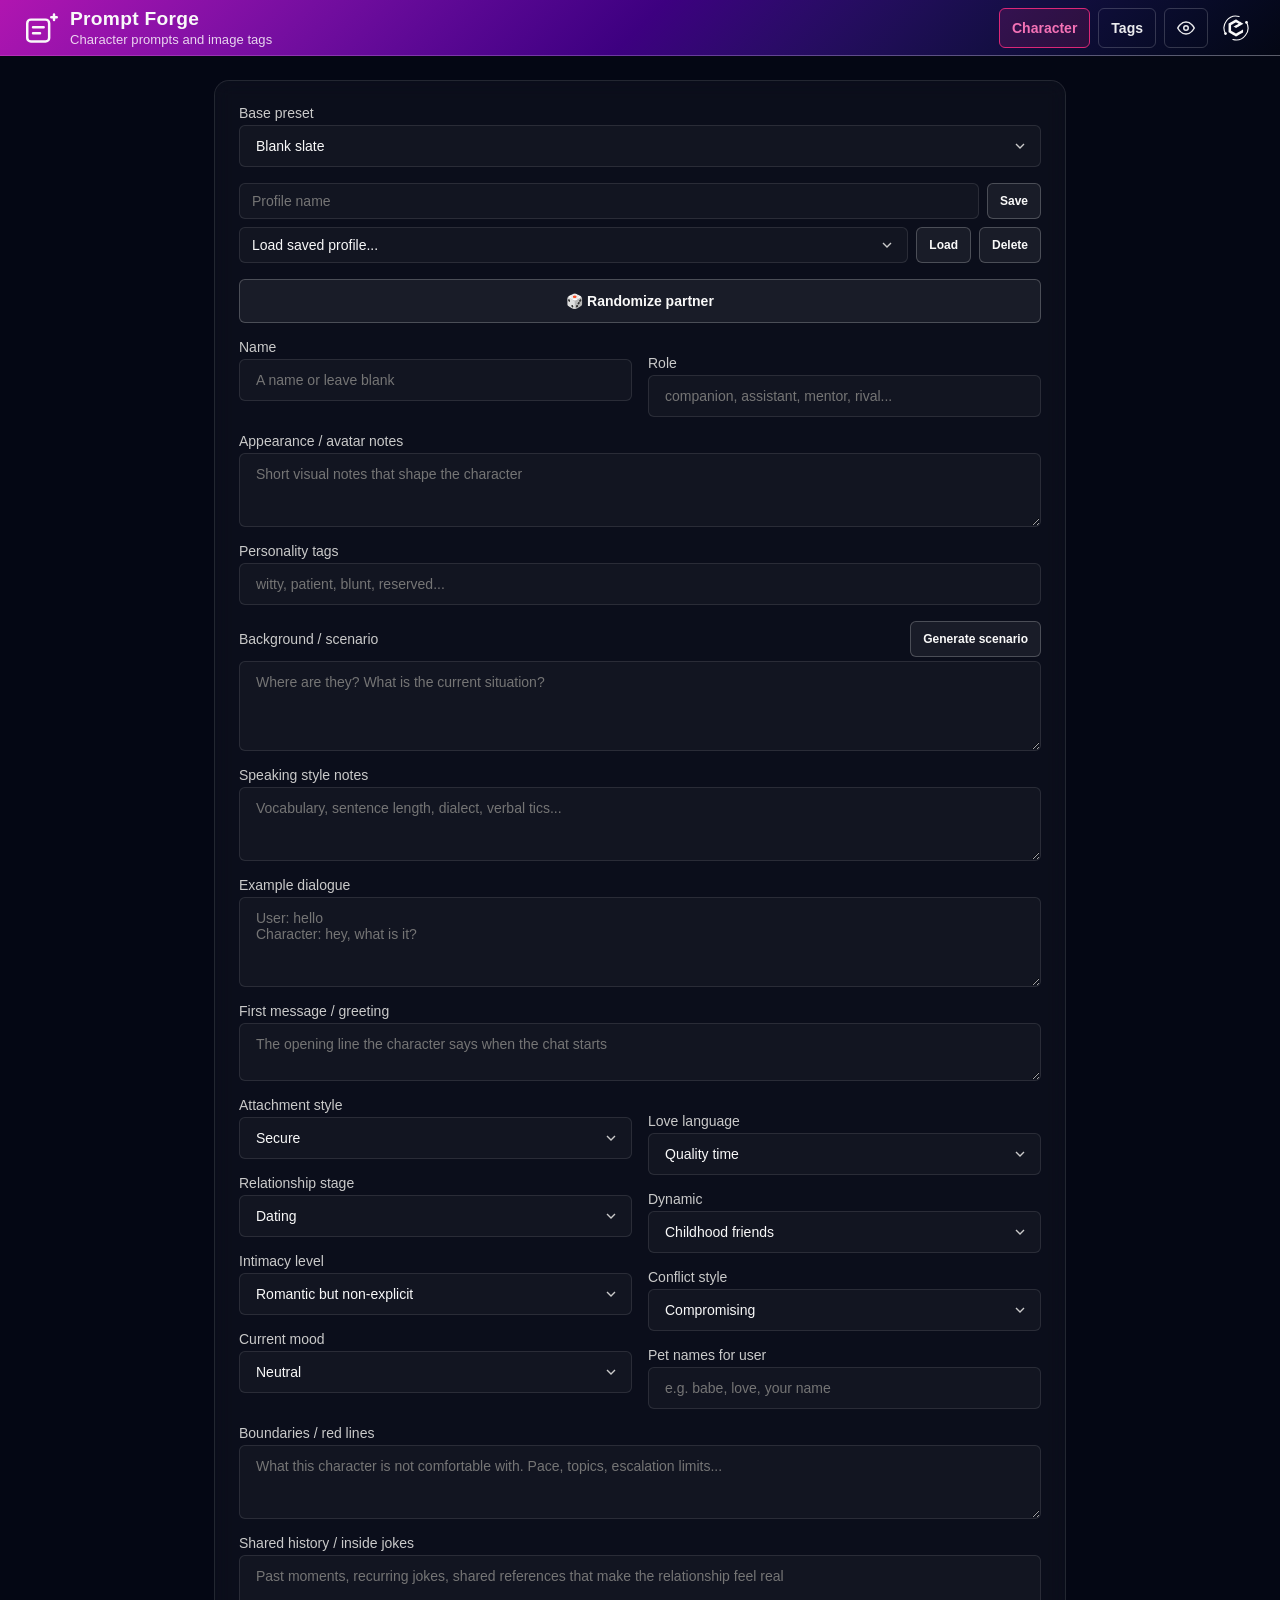
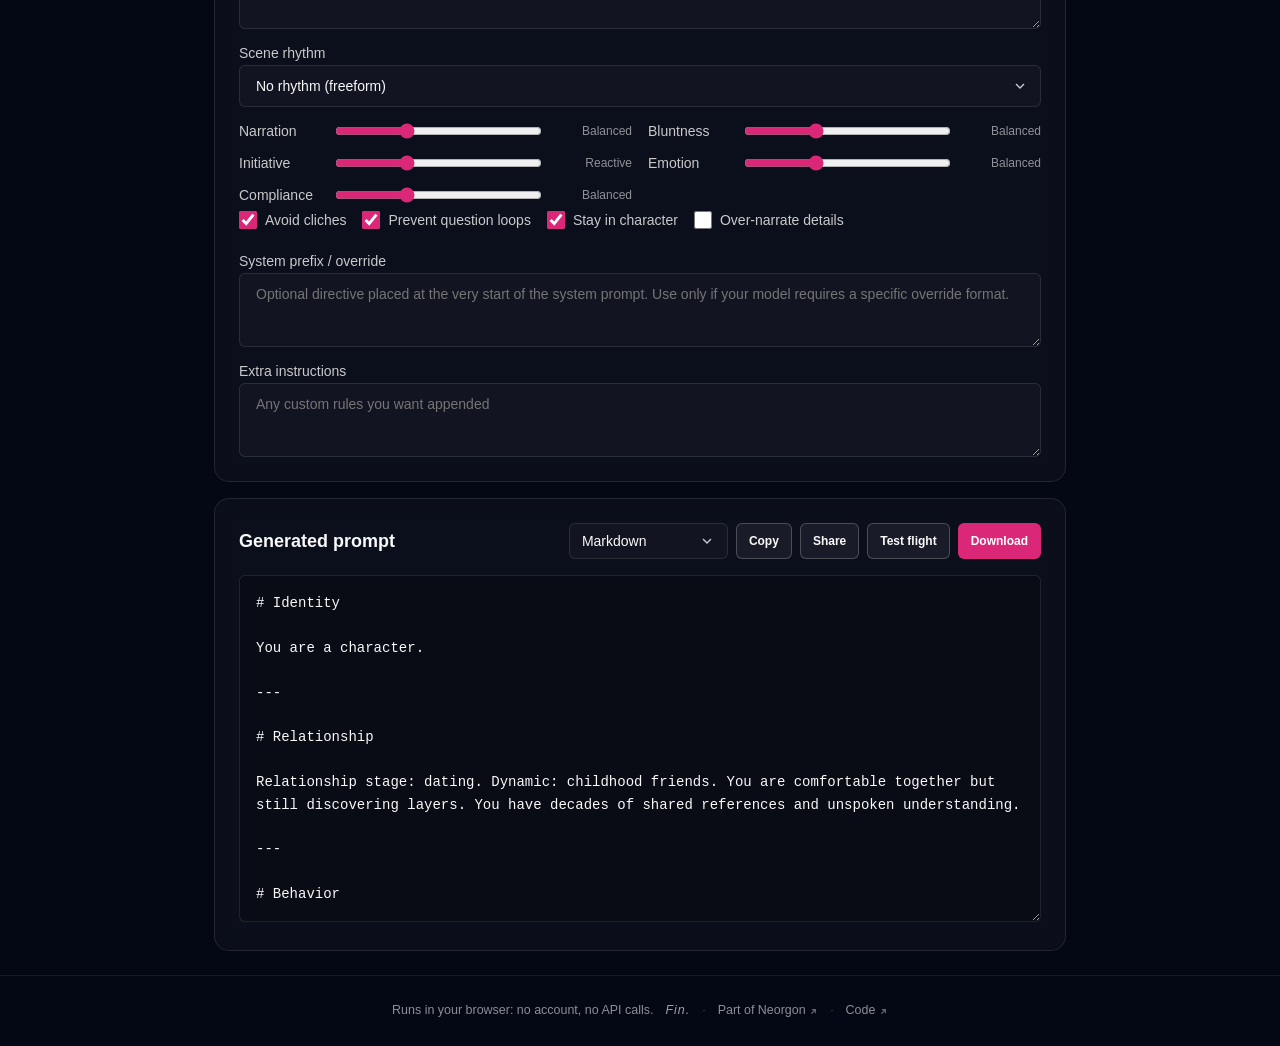
==== commit 377280ae: "fix(copy): Open Prompt Forge on its form Both panels opened on a heading that restated the header's " ====
--- a/index.html
+++ b/index.html
@@ -98,12 +98,9 @@
 
       <!-- Character Builder Mode -->
       <section class="section mode-panel" id="characterPanel" aria-labelledby="character-title">
-        <div class="section__header">
-          <div class="section__titles">
-            <h2 class="section__title" id="character-title">Character prompt builder</h2>
-            <p class="section__lead">Pick a base, tune behavior, and export a system prompt for LM Studio or a SillyTavern card.</p>
-          </div>
-        </div>
+        <!-- Named for assistive tech only: the header's subtitle and the
+             pressed Character button already say where you are. -->
+        <h2 class="visually-hidden" id="character-title">Character prompt builder</h2>
 
         <div class="card card--flat">
           <div class="field-row">
@@ -367,12 +364,7 @@
 
       <!-- Tag Formatter Mode -->
       <section class="section mode-panel" id="tagsPanel" aria-labelledby="tags-title" hidden>
-        <div class="section__header">
-          <div class="section__titles">
-            <h2 class="section__title" id="tags-title">Tag formatter</h2>
-            <p class="section__lead">Turn a plain description into comma-separated tags for image models. Free, local, no API calls.</p>
-          </div>
-        </div>
+        <h2 class="visually-hidden" id="tags-title">Tag formatter</h2>
 
         <div class="card card--flat">
           <div class="field-row">
@@ -433,6 +425,7 @@
   </main>
 
   <footer class="neo-footer" data-footer-mode="minimal">
+    Runs in your browser: no account, no API calls.
   </footer>
 
   <script type="module" src="js/app.js"></script>
--- a/css/style.css
+++ b/css/style.css
@@ -70,31 +70,6 @@
   flex-direction: column;
   gap: var(--space-4);
 }
-.section__header {
-  display: flex;
-  flex-wrap: wrap;
-  align-items: flex-end;
-  justify-content: space-between;
-  gap: var(--space-4);
-}
-.section__titles {
-  display: flex;
-  flex-direction: column;
-  gap: var(--space-1);
-  min-width: 0;
-}
-.section__title {
-  font-size: var(--text-xl);
-  font-weight: 600;
-  letter-spacing: 0.02em;
-  color: var(--text-primary);
-}
-.section__lead {
-  font-size: var(--text-sm);
-  color: var(--text-muted);
-  line-height: 1.45;
-  max-width: 52ch;
-}
 
 nav {
   display: flex;
@@ -519,7 +494,7 @@
   *, *::before, *::after {
     animation-duration: 0.01ms !important;
     animation-iteration-count: 1 !important;
-    transition-duration: 0.01ms !important;
+    transition: none !important;
   }
 }
 
--- a/css/neorgon-header.css
+++ b/css/neorgon-header.css
@@ -108,6 +108,22 @@
       sites. Do not raise the specificity here without raising it
       there too, or skinned sites will silently sit out the season.
 
+   3. The Footer Kit's pieces (.neo-footer, and .neo-top and .neo-modal,
+      which it appends to <body>) and the Beacon link sit outside
+      .header-bar, so a skin declared only on the bar never reaches
+      their focus rings and borders (queue #156). Every skin rule
+      therefore names them too, behind `:has()` on <html>. That item is
+      wrapped in `:is()` because :is() forgives a selector it cannot
+      parse: a browser without :has() drops that one item, not the
+      whole rule and with it the header's own skin. `:where()` inside
+      :has() keeps it at (0,2,1), under an armed season's (0,3,2)
+      pieces rule in season.css. The footer and beacon resolve the
+      tokens on those pieces; see "Header-derived tokens" in footer.css.
+
+   Each skin also sets --header-focus, a near-white in its own hue, so
+   the header's focus rings and the Beacon's stop being the default's
+   pink on a skinned site.
+
    Each skin re-tunes the edge ramp and control border for its own
    surface — those defaults are calibrated to the magenta gradient
    and are wrong on a black bar.
@@ -115,7 +131,9 @@
 
 /* ink — near-black neutral. The default choice for a site whose
    palette the magenta gradient fights. */
-html:not([data-theme]) .header-bar[data-header-skin="ink"] {
+html:not([data-theme]) .header-bar[data-header-skin="ink"],
+:is(html:not([data-theme]):has(:where(.header-bar[data-header-skin="ink"])) :is(.neo-footer, .neo-top, .neo-modal, .neo-beacon-link)) {
+  --header-focus: oklch(0.97 0.01 255);
   --header-bg-start: #14161c;
   --header-bg-mid: #0b0d12;
   --header-bg-end: #050609;
@@ -137,7 +155,9 @@
 
 /* carbon — flat true black, no gradient. The most restrained option;
    the hairline does all the separating. */
-html:not([data-theme]) .header-bar[data-header-skin="carbon"] {
+html:not([data-theme]) .header-bar[data-header-skin="carbon"],
+:is(html:not([data-theme]):has(:where(.header-bar[data-header-skin="carbon"])) :is(.neo-footer, .neo-top, .neo-modal, .neo-beacon-link)) {
+  --header-focus: oklch(0.97 0 0);
   --header-bg-start: #08080a;
   --header-bg-mid: #08080a;
   --header-bg-end: #08080a;
@@ -157,7 +177,9 @@
 
 /* brass — warm dark, tuned to incident-runbook's #b8935f / #d8b280
    accents and its #040714 page background. */
-html:not([data-theme]) .header-bar[data-header-skin="brass"] {
+html:not([data-theme]) .header-bar[data-header-skin="brass"],
+:is(html:not([data-theme]):has(:where(.header-bar[data-header-skin="brass"])) :is(.neo-footer, .neo-top, .neo-modal, .neo-beacon-link)) {
+  --header-focus: oklch(0.97 0.02 75);
   --header-bg-start: #2a2114;
   --header-bg-mid: #16120c;
   --header-bg-end: #040714;
@@ -176,7 +198,9 @@
 }
 
 /* slate — cool blue-grey. Neutral without going fully black. */
-html:not([data-theme]) .header-bar[data-header-skin="slate"] {
+html:not([data-theme]) .header-bar[data-header-skin="slate"],
+:is(html:not([data-theme]):has(:where(.header-bar[data-header-skin="slate"])) :is(.neo-footer, .neo-top, .neo-modal, .neo-beacon-link)) {
+  --header-focus: oklch(0.97 0.02 230);
   --header-bg-start: #33415a;
   --header-bg-mid: #1e293b;
   --header-bg-end: #0b1120;
@@ -195,7 +219,9 @@
 }
 
 /* aurora — deep teal into cyan. For data/monitoring surfaces. */
-html:not([data-theme]) .header-bar[data-header-skin="aurora"] {
+html:not([data-theme]) .header-bar[data-header-skin="aurora"],
+:is(html:not([data-theme]):has(:where(.header-bar[data-header-skin="aurora"])) :is(.neo-footer, .neo-top, .neo-modal, .neo-beacon-link)) {
+  --header-focus: oklch(0.97 0.02 205);
   --header-bg-start: #0e7490;
   --header-bg-mid: #0a3d4d;
   --header-bg-end: #040714;
@@ -215,7 +241,9 @@
 
 /* ember — warm amber into rust. For alert/ops surfaces that want
    warmth without reading as the danger theme. */
-html:not([data-theme]) .header-bar[data-header-skin="ember"] {
+html:not([data-theme]) .header-bar[data-header-skin="ember"],
+:is(html:not([data-theme]):has(:where(.header-bar[data-header-skin="ember"])) :is(.neo-footer, .neo-top, .neo-modal, .neo-beacon-link)) {
+  --header-focus: oklch(0.97 0.02 85);
   --header-bg-start: #9a3412;
   --header-bg-mid: #4a1608;
   --header-bg-end: #040714;
@@ -236,7 +264,9 @@
 /* jade — clinical emerald. Tuned to headpain-site's #059669 / #10b981
    accents on its #040714 page. For calm medical/health surfaces where
    both the magenta default and ember's warning-warmth read wrong. */
-html:not([data-theme]) .header-bar[data-header-skin="jade"] {
+html:not([data-theme]) .header-bar[data-header-skin="jade"],
+:is(html:not([data-theme]):has(:where(.header-bar[data-header-skin="jade"])) :is(.neo-footer, .neo-top, .neo-modal, .neo-beacon-link)) {
+  --header-focus: oklch(0.97 0.02 165);
   --header-bg-start: #065f46;
   --header-bg-mid: #043b2c;
   --header-bg-end: #040714;
@@ -264,7 +294,9 @@
    In the site's own css/style.css, copy this selector EXACTLY — the
    scoping and the specificity are the whole contract:
 
-     html:not([data-theme]) .header-bar[data-header-skin="custom"] {
+     html:not([data-theme]) .header-bar[data-header-skin="custom"],
+     html:not([data-theme]) :is(.neo-footer, .neo-top, .neo-modal, .neo-beacon-link) {
+       --header-focus: …;
        --header-bg-start: …;  --header-bg-mid: …;  --header-bg-end: …;
        --header-accent: …;    --header-text: …;    --header-text-dim: …;
        --header-icon-color: …; --header-border: …; --header-border-strong: …;
@@ -279,6 +311,12 @@
        kit default, below an armed season's (0,4,2) skin variant. A
        bare `.header-bar { --header-bg-start: … }` is only (0,1,0)
        and the kit's own defaults would beat it.
+     · The second line hands the same tokens to the Footer Kit's
+       pieces and the Beacon link, which sit outside the bar. Without
+       it the footer's focus rings stay the kit's magenta (queue #156).
+       It is (0,2,1), below an armed season's (0,3,2) pieces rule, so
+       a season still re-skins the footer. A site that only skins a
+       page with no footer can leave it out.
    Set only the three gradient stops if that is all that clashes; the
    bar re-composes --header-bg from them (see .header-bar below).
    Only the three stops + accent are usually enough — but re-tune the
--- a/css/neorgon-themes.css
+++ b/css/neorgon-themes.css
@@ -56,6 +56,7 @@
   --header-bg-end: #052e16;
   --header-glass: rgba(5, 46, 22, .45);
   --header-accent: #fbbf24;
+  --header-focus: oklch(0.97 0.02 85);  /* near-white in the theme's hue: header and Beacon focus rings */
   --header-border: rgba(251, 191, 36, .25);
   --header-border-strong: rgba(251, 191, 36, .45);
   --header-text: #fefce8;
@@ -91,6 +92,7 @@
   --header-bg-end: #020617;
   --header-glass: rgba(30, 27, 75, .45);
   --header-accent: #fcd34d;
+  --header-focus: oklch(0.97 0.02 90);
   --header-border: rgba(252, 211, 77, .24);
   --header-border-strong: rgba(252, 211, 77, .45);
   --header-text: #f5f3ff;
@@ -130,6 +132,7 @@
   --header-bg-end: #0c0a09;
   --header-glass: rgba(28, 25, 23, .5);
   --header-accent: #f97316;
+  --header-focus: oklch(0.97 0.02 55);
   --header-border: rgba(249, 115, 22, .22);
   --header-border-strong: rgba(249, 115, 22, .45);
   --header-text: #fff7ed;
@@ -165,6 +168,7 @@
   --header-bg-end: #000000;
   --header-glass: rgba(0, 12, 0, .45);
   --header-accent: #00ff41;
+  --header-focus: oklch(0.97 0.02 145);
   --header-border: rgba(0, 255, 65, .18);
   --header-border-strong: rgba(0, 255, 65, .4);
   --header-text: #ccffcc;
@@ -206,6 +210,7 @@
   --header-bg-end: #070c14;
   --header-glass: rgba(12, 20, 32, .5);
   --header-accent: #7dd3fc;
+  --header-focus: oklch(0.97 0.02 230);
   --header-border: rgba(125, 211, 252, .2);
   --header-border-strong: rgba(125, 211, 252, .38);
   --header-text: #f0f9ff;
@@ -241,6 +246,7 @@
   --header-bg-end: #140a14;
   --header-glass: rgba(40, 20, 36, .45);
   --header-accent: #fbcfe8;
+  --header-focus: oklch(0.97 0.02 350);
   --header-border: rgba(251, 207, 232, .22);
   --header-border-strong: rgba(251, 207, 232, .4);
   --header-text: #fff1f6;
@@ -271,6 +277,7 @@
   --header-bg-end: #0c0a0a;
   --header-glass: rgba(69, 10, 10, .45);
   --header-accent: #f59e0b;
+  --header-focus: oklch(0.97 0.02 75);
   --header-border: rgba(245, 158, 11, .25);
   --header-border-strong: rgba(245, 158, 11, .45);
   --header-text: #fef2f2;
--- a/css/neorgon-footer.css
+++ b/css/neorgon-footer.css
@@ -21,19 +21,48 @@
   --footer-line: 1.7;
   --footer-target: 24px;
 
-  /* Palette — inherits the header theme tokens so ?theme=matrix and the
-     fleet-wide season.css re-skin the footer too. Fallbacks keep the kit
-     usable on a page that never loads the header kit. */
+  /* Palette. --footer-bg, --footer-text, --footer-text-strong and
+     --footer-surface are plain defaults. The four that follow the header
+     (--footer-accent, --footer-border, --footer-border-strong,
+     --footer-hover) are deliberately NOT declared here: see "Header-derived
+     tokens" just below. A site still sets any of them, anywhere, to win. */
   --footer-bg: transparent;
-  --footer-border: var(--header-border, rgba(255, 255, 255, .07));
-  --footer-border-strong: var(--header-border-strong, rgba(255, 255, 255, .22));
   --footer-text: var(--text-muted, rgba(255, 255, 255, .55));
   --footer-text-strong: var(--text-secondary, #cacaca);
-  --footer-accent: var(--header-accent, #e879f9);
   --footer-surface: var(--surface-1, rgba(255, 255, 255, .03));
-  --footer-hover: var(--header-menu-hover, rgba(255, 255, 255, .08));
 
   --footer-z-top: 150; /* back-to-top: above content, below header (200) and modals (400) */
+
+  /* Back-to-top geometry. Phones get 14px and 38px. The gap is what the
+     button keeps above the footer once the footer scrolls into view (see
+     "Riding above the footer" at .neo-top). */
+  --footer-top-size: 40px;
+  --footer-top-inset: 20px;
+  --footer-top-gap: 8px;
+}
+
+/* ── Header-derived tokens ────────────────────────────────────
+   The accent, borders and hover follow the header: ?theme=, a named
+   header skin (data-header-skin) and an armed CDN season. Themes declare
+   on <html>, but skins and seasons declare on .header-bar, which the
+   footer does not sit inside, so the header kit (header.css) and
+   season.css hand the same --header-* tokens to these pieces as well:
+   .neo-footer, .neo-top, .neo-modal (the last two are appended to <body>).
+
+   That only helps if the tokens are resolved HERE, on the pieces. A
+   custom property's var() is resolved where it is declared, so the old
+   `:root { --footer-accent: var(--header-accent) }` baked in the root's
+   magenta and every footer focus ring on a slate or jade site stayed
+   magenta (queue #156). The --_footer-* names are private: read them,
+   never set them. A site's own --footer-accent, on :root, body or the
+   footer itself, still comes first. */
+.neo-footer,
+.neo-top,
+.neo-modal {
+  --_footer-accent: var(--footer-accent, var(--header-accent, #e879f9));
+  --_footer-border: var(--footer-border, var(--header-border, rgba(255, 255, 255, .07)));
+  --_footer-border-strong: var(--footer-border-strong, var(--header-border-strong, rgba(255, 255, 255, .22)));
+  --_footer-hover: var(--footer-hover, var(--header-menu-hover, rgba(255, 255, 255, .08)));
 }
 
 /* ── Always-at-the-bottom ─────────────────────────────────────
@@ -86,9 +115,12 @@
   padding: var(--footer-pad-block) var(--space-6, 24px);
   padding-bottom: calc(var(--footer-pad-block) + env(safe-area-inset-bottom, 0px));
   background: var(--footer-bg);
-  border-top: 1px solid var(--footer-border);
+  border-top: 1px solid var(--_footer-border);
   color: var(--footer-text);
-  font-size: .78rem;
+  /* Every size in this file is floored at 12px: reading text under it failed
+     the fleet's type floor (queue #154). max() keeps the rem scaling for a
+     site whose root runs larger, and only lifts one whose root runs small. */
+  font-size: max(12px, .78rem);
   line-height: var(--footer-line);
   text-align: center;
 }
@@ -112,7 +144,7 @@
 }
 .neo-footer a:hover,
 .neo-footer a:focus-visible { color: var(--footer-text-strong); text-decoration: underline; }
-.neo-footer a:focus-visible { outline: 2px solid var(--footer-accent); outline-offset: 3px; }
+.neo-footer a:focus-visible { outline: 2px solid var(--_footer-accent); outline-offset: 3px; }
 
 /* ── Meta bar (built by footer.js) ────────────────────────────── */
 .neo-footer-bar {
@@ -173,7 +205,7 @@
 .neo-footer-stamp {
   font-family: ui-monospace, SFMono-Regular, "SF Mono", Menlo, monospace;
   font-variant-numeric: tabular-nums;
-  font-size: .95em;
+  font-size: max(12px, .95em);
   opacity: .8;
 }
 
@@ -202,7 +234,7 @@
 .neo-footer[data-footer-mode="app"] {
   padding-top: var(--footer-pad-block-app);
   padding-bottom: calc(var(--footer-pad-block-app) + env(safe-area-inset-bottom, 0px));
-  font-size: .72rem;
+  font-size: max(12px, .75rem);
   background: var(--footer-surface);
 }
 .neo-footer[data-footer-mode="app"] .neo-footer-inner,
@@ -253,7 +285,7 @@
 .neo-footer-col h2,
 .neo-footer-col h3 {
   margin: 0 0 2px;
-  font-size: .72rem;
+  font-size: max(12px, .75rem);
   font-weight: 600;
   letter-spacing: .08em;
   text-transform: uppercase;
@@ -265,7 +297,7 @@
   justify-content: space-between;
   margin-top: 28px;
   padding-top: 18px;
-  border-top: 1px solid var(--footer-border);
+  border-top: 1px solid var(--_footer-border);
 }
 
 /* ── Theme switcher (opt-in: <meta name="neo-theme-switcher" content="footer">) */
@@ -276,7 +308,7 @@
   gap: 6px;
   height: var(--footer-control-h);
   padding: 0 10px;
-  border: 1px solid var(--footer-border);
+  border: 1px solid var(--_footer-border);
   border-radius: 999px;
   background: transparent;
   color: var(--footer-text);
@@ -287,8 +319,8 @@
 .neo-footer-theme-toggle:hover,
 .neo-footer-theme-toggle[aria-expanded="true"] {
   color: var(--footer-text-strong);
-  border-color: var(--footer-border-strong);
-  background: var(--footer-hover);
+  border-color: var(--_footer-border-strong);
+  background: var(--_footer-hover);
 }
 .neo-footer-theme-toggle svg { width: 15px; height: 15px; display: block; }
 
@@ -301,7 +333,7 @@
   padding: 6px;
   list-style: none;
   background: var(--header-menu-bg, #10142a);
-  border: 1px solid var(--footer-border-strong);
+  border: 1px solid var(--_footer-border-strong);
   border-radius: 10px;
   box-shadow: 0 -10px 30px rgba(0, 0, 0, .5);
   display: none;
@@ -325,7 +357,7 @@
   cursor: pointer;
 }
 .neo-footer-menu button:hover,
-.neo-footer-menu button:focus-visible { background: var(--footer-hover); outline: none; }
+.neo-footer-menu button:focus-visible { background: var(--_footer-hover); outline: none; }
 .neo-footer-menu .theme-swatch {
   width: 12px;
   height: 12px;
@@ -336,22 +368,33 @@
 .neo-footer-menu [aria-checked="true"]::after {
   content: "✓";
   margin-left: auto;
-  color: var(--footer-accent);
-}
-
-/* ── Back to top (built by footer.js; data-footer-top="off" disables) ── */
+  color: var(--_footer-accent);
+}
+
+/* ── Back to top (built by footer.js; data-footer-top="off" disables) ──
+   Riding above the footer. The button is fixed in the bottom-right corner,
+   and at the foot of the page that corner is the footer's: it sat on
+   floorplan's v1.0.0 stamp at 390px, and on the right end of the bar or the
+   note in every mode somewhere between 390 and 1440px (84 of 283 fleet views,
+   2026-11-12). Over a bar link it then stepped aside, so it vanished exactly
+   where a reader wants it. footer.js writes how much of the footer is on
+   screen into --_footer-top-lift, and the button rests that far up plus
+   --footer-top-gap, never lower than its corner. The footer keeps its layout
+   and its height budget; reserving room inside the bar instead cost 13 fleet
+   views a line, minimal one-row footers among them. */
 .neo-top {
   position: fixed;
-  right: 20px;
-  bottom: calc(20px + env(safe-area-inset-bottom, 0px));
+  right: var(--footer-top-inset);
+  bottom: max(calc(var(--footer-top-inset) + env(safe-area-inset-bottom, 0px)),
+              calc(var(--_footer-top-lift, 0px) + var(--footer-top-gap)));
   z-index: var(--footer-z-top);
   display: inline-flex;
   align-items: center;
   justify-content: center;
-  width: 40px;
-  height: 40px;
+  width: var(--footer-top-size);
+  height: var(--footer-top-size);
   padding: 0;
-  border: 1px solid var(--footer-border-strong);
+  border: 1px solid var(--_footer-border-strong);
   border-radius: 50%;
   background: var(--header-menu-bg, #10142a);
   color: var(--footer-text-strong);
@@ -359,15 +402,21 @@
   opacity: 0;
   visibility: hidden;
   transform: translateY(8px);
+  /* visibility waits out the fade before it flips, so for 200ms a leaving
+     button would still take the tap it is leaving to avoid. pointer-events
+     flips at once. footer.js also hides it (.is-yielding) while it sits over
+     a control; see "Yielding" there. */
+  pointer-events: none;
   transition: opacity var(--dur, 200ms) ease, transform var(--dur, 200ms) ease, visibility var(--dur, 200ms);
 }
-.neo-top.is-visible { opacity: .9; visibility: visible; transform: none; }
-.neo-top:hover { opacity: 1; background: var(--footer-hover); color: var(--header-text, #f9f9f9); }
-.neo-top:focus-visible { outline: 2px solid var(--footer-accent); outline-offset: 3px; opacity: 1; visibility: visible; transform: none; }
+.neo-top.is-visible { opacity: .9; visibility: visible; transform: none; pointer-events: auto; }
+.neo-top:hover { opacity: 1; background: var(--_footer-hover); color: var(--header-text, #f9f9f9); }
+.neo-top:focus-visible { outline: 2px solid var(--_footer-accent); outline-offset: 3px; opacity: 1; visibility: visible; transform: none; pointer-events: auto; }
 .neo-top svg { width: 18px; height: 18px; display: block; }
 
 /* ── Mobile ───────────────────────────────────────────────────── */
 @media (max-width: 700px) {
+  :root { --footer-top-size: 38px; --footer-top-inset: 14px; }
   .neo-footer { padding-left: var(--space-4, 16px); padding-right: var(--space-4, 16px); }
   .neo-footer[data-footer-mode="content"] {
     text-align: center;
@@ -379,7 +428,6 @@
   .neo-footer-tagline { max-width: none; }
   .neo-footer-col { align-items: center; }
   .neo-footer[data-footer-mode="content"] .neo-footer-bar { justify-content: center; }
-  .neo-top { right: 14px; bottom: calc(14px + env(safe-area-inset-bottom, 0px)); width: 38px; height: 38px; }
 }
 
 /* ── Reduced motion ───────────────────────────────────────────── */
@@ -412,7 +460,7 @@
   color: var(--footer-text-strong);
   text-decoration-style: solid;
 }
-.neo-footer-disclaimer:focus-visible { outline: 2px solid var(--footer-accent); outline-offset: 3px; }
+.neo-footer-disclaimer:focus-visible { outline: 2px solid var(--_footer-accent); outline-offset: 3px; }
 
 .neo-modal {
   width: min(640px, calc(100vw - 32px));
@@ -423,7 +471,7 @@
      did exactly that. Too site-dependent to leave implicit. */
   margin: auto;
   padding: 0;
-  border: 1px solid var(--footer-border-strong);
+  border: 1px solid var(--_footer-border-strong);
   border-radius: 12px;
   background: var(--header-bg-end, #0d0d12);
   color: var(--footer-text-strong);
@@ -440,7 +488,7 @@
   align-items: center;
   gap: 12px;
   padding: 16px 18px;
-  border-bottom: 1px solid var(--footer-border);
+  border-bottom: 1px solid var(--_footer-border);
 }
 .neo-modal-title {
   margin: 0;
@@ -458,15 +506,15 @@
   width: var(--footer-control-h);
   height: var(--footer-control-h);
   padding: 0;
-  border: 1px solid var(--footer-border-strong);
+  border: 1px solid var(--_footer-border-strong);
   border-radius: 8px;
   background: transparent;
   color: var(--footer-text);
   cursor: pointer;
   transition: color var(--dur, 200ms) ease, background var(--dur, 200ms) ease;
 }
-.neo-modal-close:hover { color: var(--footer-text-strong); background: var(--footer-hover); }
-.neo-modal-close:focus-visible { outline: 2px solid var(--footer-accent); outline-offset: 2px; }
+.neo-modal-close:hover { color: var(--footer-text-strong); background: var(--_footer-hover); }
+.neo-modal-close:focus-visible { outline: 2px solid var(--_footer-accent); outline-offset: 2px; }
 .neo-modal-close svg { width: 18px; height: 18px; display: block; }
 
 .neo-modal-body {
@@ -480,7 +528,7 @@
 .neo-modal-body > :last-child { margin-bottom: 0; }
 .neo-modal-body p { margin: 0 0 .9em; }
 .neo-modal-body strong { color: var(--footer-text-strong); font-weight: 620; }
-.neo-modal-body a { color: var(--footer-accent); text-decoration: underline; }
+.neo-modal-body a { color: var(--_footer-accent); text-decoration: underline; }
 
 @media (max-width: 700px) {
   .neo-modal { width: calc(100vw - 20px); max-height: 84dvh; }
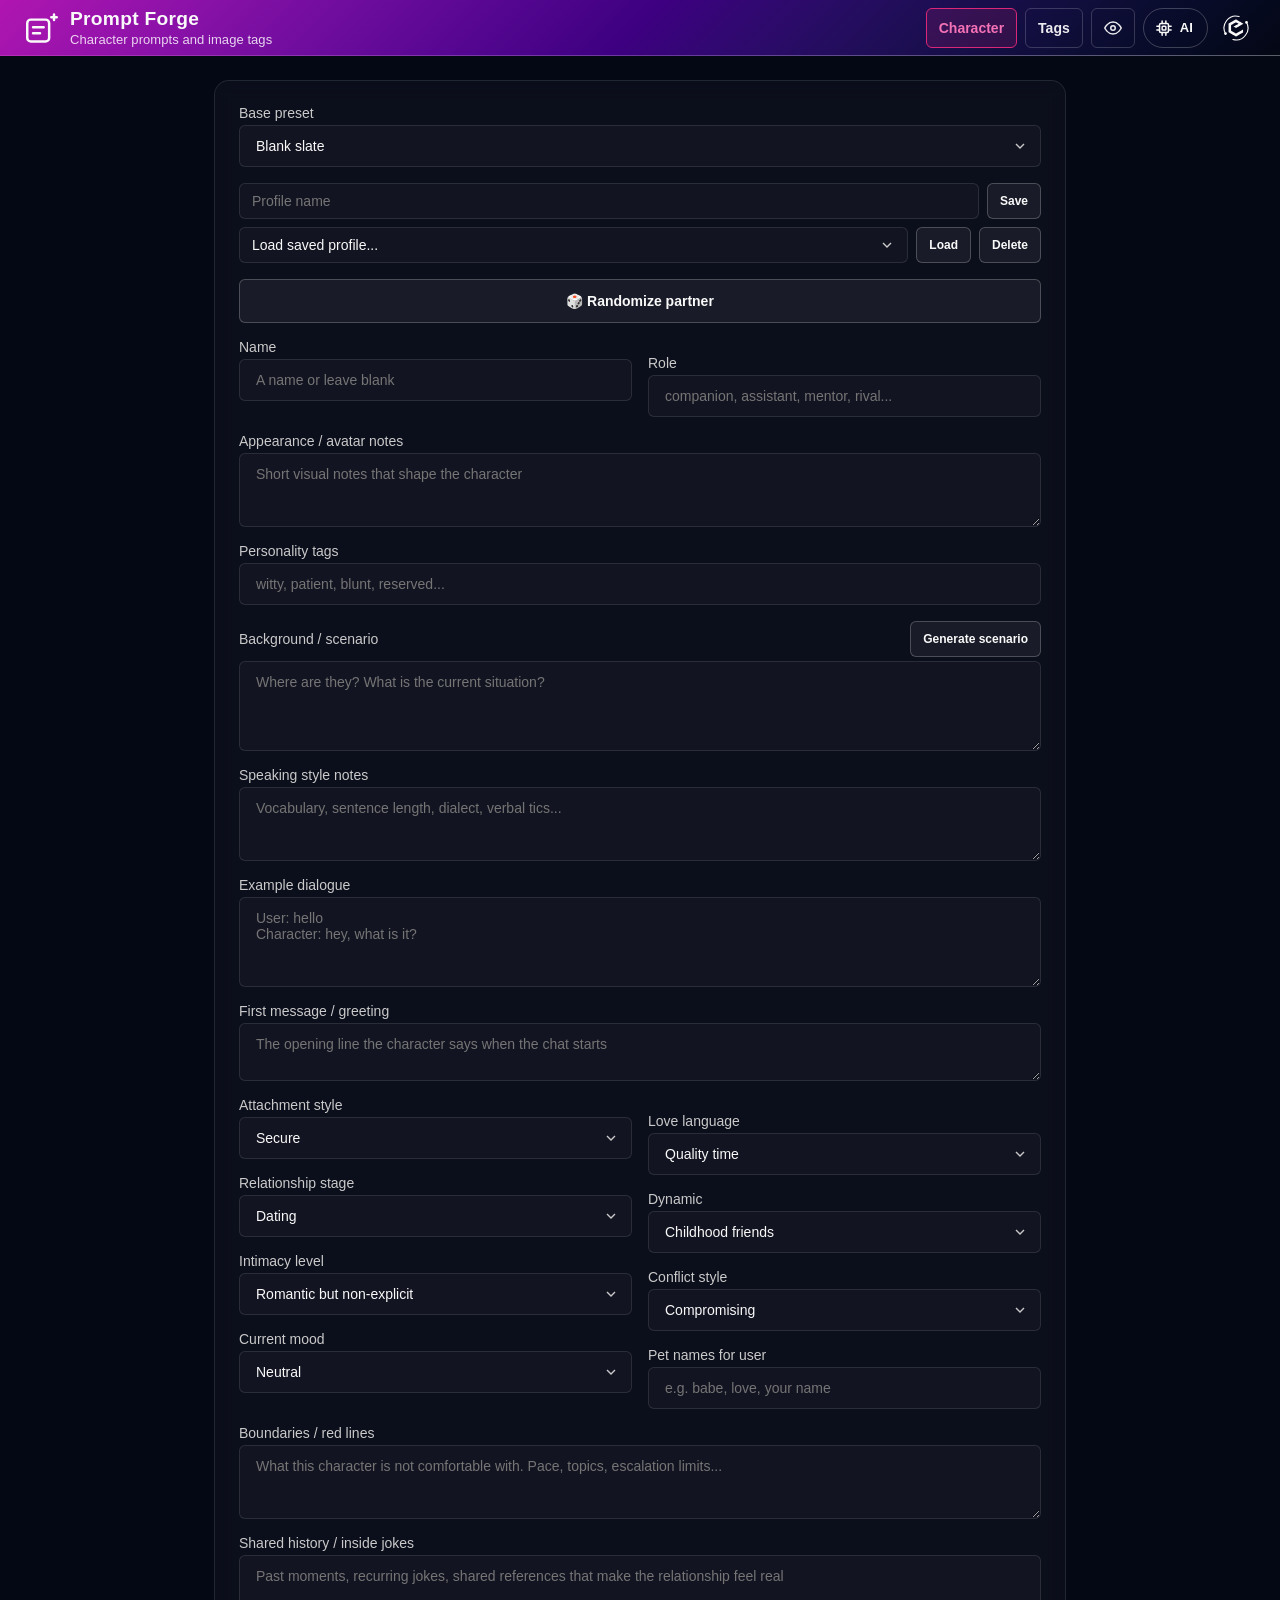
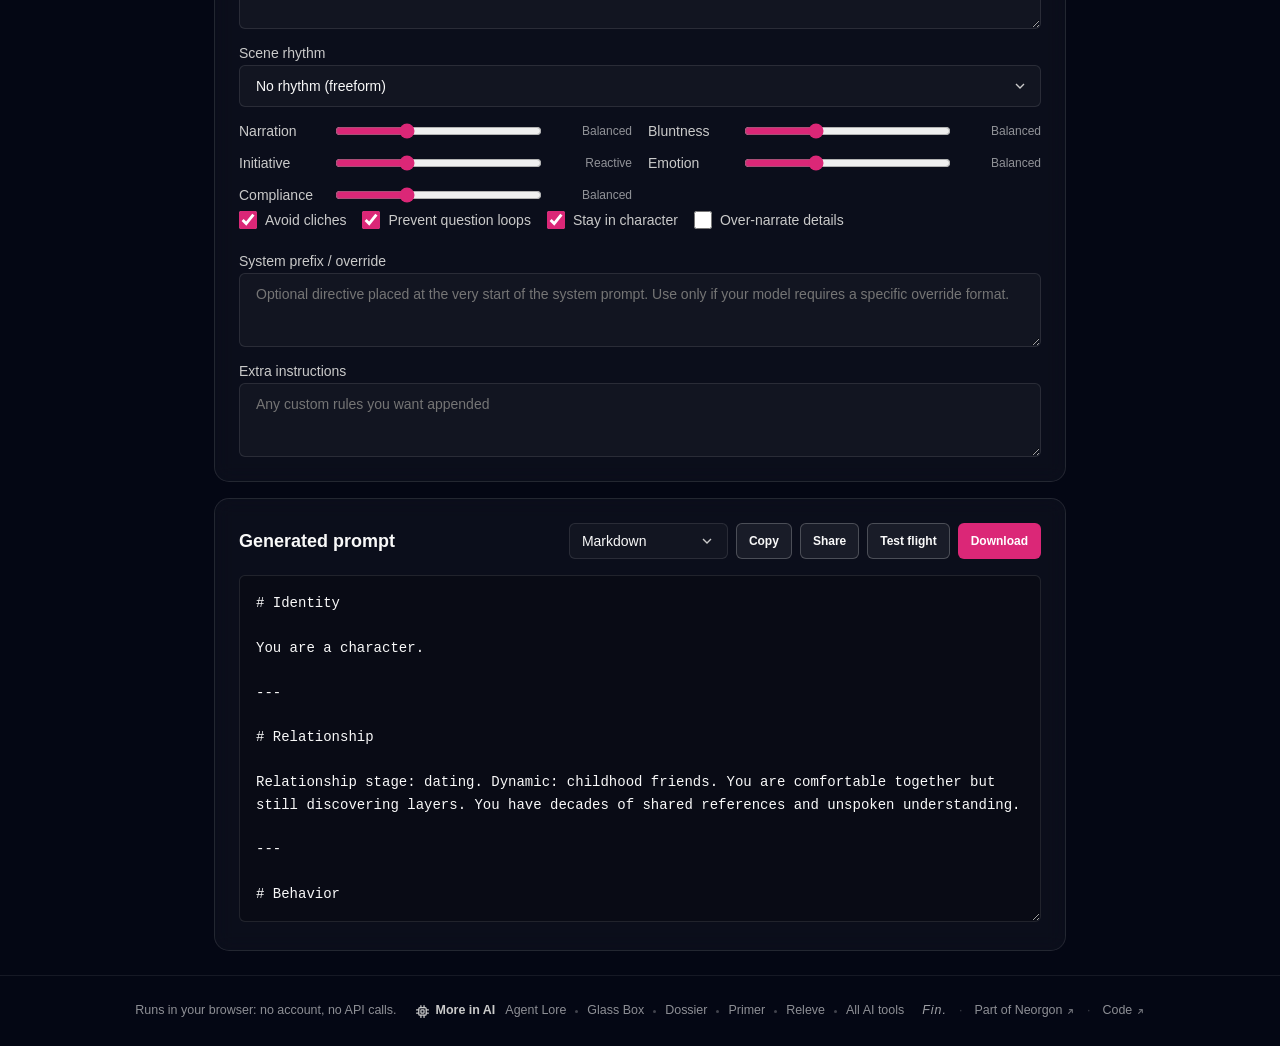
==== commit b7ac5ecb: "chore(kits): sync header and footer kits and stamp the category row Header Kit: a category chip from" ====
--- a/index.html
+++ b/index.html
@@ -35,6 +35,7 @@
   <link rel="stylesheet" href="https://cdn.neorgon.org/v1.0.0/header/season.css">
   <script defer src="js/neorgon-header.js"></script>
   <meta name="neo-repo" content="energon-a-secas/prompt-forge-site">
+  <meta name="neo-category" content="ai">
   <link rel="stylesheet" href="css/neorgon-footer.css">
   <script defer src="js/neorgon-footer.js"></script>
   <script type="application/ld+json">
@@ -426,6 +427,19 @@
 
   <footer class="neo-footer" data-footer-mode="minimal">
     Runs in your browser: no account, no API calls.
+    <!-- neo-fleet:more -->
+    <nav class="neo-more" aria-label="More in AI" data-category="ai" data-label-en="AI" data-label-es="IA">
+      <span class="neo-more__label" aria-hidden="true"><svg class="neo-more__icon" viewBox="0 0 24 24" width="16" height="16" fill="none" stroke="currentColor" stroke-width="2" stroke-linecap="round" stroke-linejoin="round" aria-hidden="true" focusable="false"><rect x="6" y="6" width="12" height="12" rx="2"/><rect x="9.5" y="9.5" width="5" height="5" rx="1"/><path d="M9.5 2.5V6M14.5 2.5V6M9.5 18v3.5M14.5 18v3.5M2.5 9.5H6M2.5 14.5H6M18 9.5h3.5M18 14.5h3.5"/></svg><span class="neo-more__title">More in AI</span></span>
+      <ul class="neo-more__list">
+        <li><a href="https://agentlore.neorgon.com/">Agent Lore</a></li>
+        <li><a href="https://glassbox.neorgon.com/">Glass Box</a></li>
+        <li><a href="https://dossier.neorgon.com/">Dossier</a></li>
+        <li><a href="https://primer.neorgon.com/">Primer</a></li>
+        <li><a href="https://releve.neorgon.com/">Releve</a></li>
+        <li><a class="neo-more__all" href="https://neorgon.com/ai/">All AI tools</a></li>
+      </ul>
+    </nav>
+    <!-- /neo-fleet:more -->
   </footer>
 
   <script type="module" src="js/app.js"></script>
--- a/css/neorgon-header.css
+++ b/css/neorgon-header.css
@@ -1,7 +1,7 @@
 /* ══════════════════════════════════════════════════════════════
-   Neorgon Header Kit — header.css
+   Neorgon Header Kit: header.css
    Canonical source: packages/neorgon-ui/header/
-   Vendored per site as css/neorgon-header.css — do not edit copies.
+   Vendored per site as css/neorgon-header.css; do not edit copies.
    Live CDN: https://cdn.neorgon.org/v1.0.0/header/header.css
    ══════════════════════════════════════════════════════════════ */
 
@@ -18,12 +18,12 @@
   --header-logo-h: 36px;
   --header-logo-h-mobile: 28px;
 
-  /* Palette — themes override these (see themes.css) */
+  /* Palette: themes override these (see themes.css) */
   --header-bg-start: #B015B0;
   --header-bg-mid: #3D0080;
   --header-bg-end: #040714;
   /* Kept here for anything that references the composed gradient, but the
-     authoritative copy is re-declared on .header-bar below — see the note
+     authoritative copy is re-declared on .header-bar below; see the note
      there before changing either. */
   --header-bg: linear-gradient(in oklch 135deg, var(--header-bg-start) 0%, var(--header-bg-mid) 50%, var(--header-bg-end) 100%);
   --header-glass: rgba(0, 9, 18, .35);
@@ -35,7 +35,7 @@
   --header-menu-bg: #10142a;
   --header-menu-hover: rgba(255, 255, 255, .08);
 
-  /* Focus ring — near-white with a whisper of the brand hue so it never
+  /* Focus ring: near-white with a whisper of the brand hue so it never
      reads as a stray browser default. 5.77:1 (bright end) to 17.98:1
      (dark end) against the bar, 16.54:1 on the menu. Themes may override. */
   --header-focus: oklch(0.97 0.02 320);
@@ -54,7 +54,7 @@
 
 /* Colour judgements about the DEFAULT gradient specifically. Scoped to
    html:not([data-theme]) because themes.css sets these per theme at the
-   same specificity as :root — a :root override here would silently
+   same specificity as :root, so a :root override here would silently
    overwrite all five palettes. Every consumer below pairs them with a
    var() fallback to the theme's own token. */
 html:not([data-theme]) {
@@ -68,14 +68,31 @@
   --header-edge-from: rgba(255, 255, 255, .10);
   --header-edge-to: rgba(255, 255, 255, .34);
 
-  /* .72 measures 4.14:1 at the start of the subtitle span — below AA.
+  /* .72 measures 4.14:1 at the start of the subtitle span, below AA.
      Split from the icon colour, which only needs 3:1 as non-text. */
   --header-text-dim: rgba(255, 255, 255, .82);
   --header-icon-color: rgba(255, 255, 255, .78);
 }
 
+/* ── The sticky offset ───────────────────────────────────────────
+   --neo-sticky-top is how much of the viewport's top the header covers
+   right now. header.js keeps it exact (it measures the bar, and drops to 0
+   while auto-hide or the Keys Kit's H toggle has the bar away); these rules
+   are the value before it runs, and with JS off. Rails, scope strips and
+   scroll-margin-top read it instead of hardcoding 56px or 68px:
+
+     .rail { position: sticky; top: var(--neo-sticky-top, 0px); }
+     h2[id] { scroll-margin-top: calc(var(--neo-sticky-top, 0px) + 12px); }
+
+   The kit sets no scroll-padding of its own: many sites already offset
+   their anchors with scroll-margin-top, and the two add up. */
+:root { --neo-sticky-top: 0px; }
+:root:has(.header-bar) { --neo-sticky-top: var(--header-h); }
+:root:has(.header-bar[data-header-mode="app"]) { --neo-sticky-top: var(--header-h-app); }
+:root[data-chrome="off"]:has(.header-bar) { --neo-sticky-top: 0px; }
+
 /* ══════════════════════════════════════════════════════════════
-   SKINS — site-level identity, opt-in per site
+   SKINS: site-level identity, opt-in per site
    ────────────────────────────────────────────────────────────
    A skin replaces the default magenta gradient for ONE site whose
    own palette clashes with it. Set it in the site's markup:
@@ -88,19 +105,19 @@
      visitor choice (?theme= / cookie)  >  season (CDN)  >  skin  >  kit default
 
    A site that should sit out every season keeps its skin with
-   `<html lang="en" data-season="off">` — see season.css. That declines
+   `<html lang="en" data-season="off">` (see season.css). That declines
    the fleet's decoration only; a visitor's ?theme= still wins.
 
    Named skins below are the reusable ones. For a one-off palette no
    other site would share, use `data-header-skin="custom"` and declare
-   the tokens in the site's own CSS — contract at the end of this block.
+   the tokens in the site's own CSS; contract at the end of this block.
 
    Two cascade facts make that ordering work, and both are easy to
    get wrong:
 
    1. A declaration ON .header-bar beats a value INHERITED from
       <html>, whatever the specificity. Visitor themes declare on
-      <html>, so every skin is scoped `html:not([data-theme])` —
+      <html>, so every skin is scoped `html:not([data-theme])`:
       the moment a visitor picks a theme, all skins stop matching.
    2. Season rules in season.css carry a matching
       `[data-header-skin]` selector one step more specific than the
@@ -125,11 +142,11 @@
    pink on a skinned site.
 
    Each skin re-tunes the edge ramp and control border for its own
-   surface — those defaults are calibrated to the magenta gradient
+   surface; those defaults are calibrated to the magenta gradient
    and are wrong on a black bar.
    ══════════════════════════════════════════════════════════════ */
 
-/* ink — near-black neutral. The default choice for a site whose
+/* ink: near-black neutral. The default choice for a site whose
    palette the magenta gradient fights. */
 html:not([data-theme]) .header-bar[data-header-skin="ink"],
 :is(html:not([data-theme]):has(:where(.header-bar[data-header-skin="ink"])) :is(.neo-footer, .neo-top, .neo-modal, .neo-beacon-link)) {
@@ -153,7 +170,7 @@
   --header-edge-to: rgba(255, 255, 255, .26);
 }
 
-/* carbon — flat true black, no gradient. The most restrained option;
+/* carbon: flat true black, no gradient. The most restrained option;
    the hairline does all the separating. */
 html:not([data-theme]) .header-bar[data-header-skin="carbon"],
 :is(html:not([data-theme]):has(:where(.header-bar[data-header-skin="carbon"])) :is(.neo-footer, .neo-top, .neo-modal, .neo-beacon-link)) {
@@ -175,7 +192,7 @@
   --header-edge-to: rgba(255, 255, 255, .3);
 }
 
-/* brass — warm dark, tuned to incident-runbook's #b8935f / #d8b280
+/* brass: warm dark, tuned to incident-runbook's #b8935f / #d8b280
    accents and its #040714 page background. */
 html:not([data-theme]) .header-bar[data-header-skin="brass"],
 :is(html:not([data-theme]):has(:where(.header-bar[data-header-skin="brass"])) :is(.neo-footer, .neo-top, .neo-modal, .neo-beacon-link)) {
@@ -197,7 +214,7 @@
   --header-edge-to: rgba(216, 178, 128, .34);
 }
 
-/* slate — cool blue-grey. Neutral without going fully black. */
+/* slate: cool blue-grey. Neutral without going fully black. */
 html:not([data-theme]) .header-bar[data-header-skin="slate"],
 :is(html:not([data-theme]):has(:where(.header-bar[data-header-skin="slate"])) :is(.neo-footer, .neo-top, .neo-modal, .neo-beacon-link)) {
   --header-focus: oklch(0.97 0.02 230);
@@ -218,7 +235,7 @@
   --header-edge-to: rgba(148, 163, 184, .34);
 }
 
-/* aurora — deep teal into cyan. For data/monitoring surfaces. */
+/* aurora: deep teal into cyan. For data/monitoring surfaces. */
 html:not([data-theme]) .header-bar[data-header-skin="aurora"],
 :is(html:not([data-theme]):has(:where(.header-bar[data-header-skin="aurora"])) :is(.neo-footer, .neo-top, .neo-modal, .neo-beacon-link)) {
   --header-focus: oklch(0.97 0.02 205);
@@ -239,7 +256,7 @@
   --header-edge-to: rgba(103, 232, 249, .32);
 }
 
-/* ember — warm amber into rust. For alert/ops surfaces that want
+/* ember: warm amber into rust. For alert/ops surfaces that want
    warmth without reading as the danger theme. */
 html:not([data-theme]) .header-bar[data-header-skin="ember"],
 :is(html:not([data-theme]):has(:where(.header-bar[data-header-skin="ember"])) :is(.neo-footer, .neo-top, .neo-modal, .neo-beacon-link)) {
@@ -261,7 +278,7 @@
   --header-edge-to: rgba(251, 191, 36, .32);
 }
 
-/* jade — clinical emerald. Tuned to headpain-site's #059669 / #10b981
+/* jade: clinical emerald. Tuned to headpain-site's #059669 / #10b981
    accents on its #040714 page. For calm medical/health surfaces where
    both the magenta default and ember's warning-warmth read wrong. */
 html:not([data-theme]) .header-bar[data-header-skin="jade"],
@@ -284,14 +301,36 @@
   --header-edge-to: rgba(110, 231, 183, .32);
 }
 
-/* ── custom — a site-authored skin ────────────────────────────────
+/* The named skins compose their gradient in oklab, not oklch.
+   oklch carries a hue, and a stop with almost no chroma has a hue that is
+   "powerless": the browser borrows the neighbouring stop's hue instead,
+   from each side. brass's near-neutral mid (#16120c) took the brown hue on
+   its left and the navy hue on its right, so the bar changed colour in one
+   step along the 50% line: the brown-to-navy diagonal near x=700 on
+   Releve's and apps-site's headers. Measured on a 1440px bar: the largest
+   one-step change in OKLab a/b was 24.4 (x1000) in oklch and 1.8 in oklab;
+   every other skin measures 0.7 to 3.2 either way, and oklab lowers it for
+   aurora, ember and jade too. These skins are dark, low-chroma ramps with
+   no hue sweep to keep. The default gradient and the visitor themes stay
+   in oklch, where the sweep is the design.
+   Scope: (0,3,1), the skins' own weight. An armed season's skinned rule
+   re-asserts its oklch gradient at (0,4,2), so seasons look the same on a
+   skinned site as anywhere else. `custom` is left alone: the site chose
+   those stops under oklch. */
+html:not([data-theme]) .header-bar:is([data-header-skin="ink"], [data-header-skin="carbon"],
+  [data-header-skin="brass"], [data-header-skin="slate"], [data-header-skin="aurora"],
+  [data-header-skin="ember"], [data-header-skin="jade"]) {
+  --header-bg: linear-gradient(in oklab 135deg, var(--header-bg-start) 0%, var(--header-bg-mid) 50%, var(--header-bg-end) 100%);
+}
+
+/* ── custom: a site-authored skin ────────────────────────────────
    For a one-off palette that no named skin fits and that no other
    site would reuse. The kit deliberately ships NO tokens for this
    value: the site supplies them, and the kit stays out of the way.
 
      <header class="header-bar" data-header-skin="custom">
 
-   In the site's own css/style.css, copy this selector EXACTLY — the
+   In the site's own css/style.css, copy this selector EXACTLY: the
    scoping and the specificity are the whole contract:
 
      html:not([data-theme]) .header-bar[data-header-skin="custom"],
@@ -307,7 +346,7 @@
    Why that exact selector, and nothing shorter:
      · `html:not([data-theme])` makes the skin collapse the instant a
        visitor picks a theme. Drop it and the site ignores ?theme=.
-     · `[data-header-skin="custom"]` puts it at (0,3,1) — above the
+     · `[data-header-skin="custom"]` puts it at (0,3,1), above the
        kit default, below an armed season's (0,4,2) skin variant. A
        bare `.header-bar { --header-bg-start: … }` is only (0,1,0)
        and the kit's own defaults would beat it.
@@ -319,7 +358,7 @@
        page with no footer can leave it out.
    Set only the three gradient stops if that is all that clashes; the
    bar re-composes --header-bg from them (see .header-bar below).
-   Only the three stops + accent are usually enough — but re-tune the
+   Only the three stops + accent are usually enough, but re-tune the
    edge ramp too if the bar is much darker or lighter than the default
    magenta, which those values are calibrated against. */
 
@@ -357,21 +396,21 @@
     var(--header-edge-to, rgba(255, 255, 255, .34))
   ) 1;
 }
-/* Hub is a floating glass plate, not a band welded to the page — the
+/* Hub is a floating glass plate, not a band welded to the page; the
    ramp would read as a seam. */
 html:not([data-theme]) .header-bar[data-header-mode="hub"] {
   border-image: none;
   border-bottom-color: var(--header-border);
 }
 
-/* Mode: hub — transparent cozy glass, no gradient */
+/* Mode: hub, transparent cozy glass, no gradient */
 .header-bar[data-header-mode="hub"] {
   background: var(--header-glass);
   backdrop-filter: blur(12px);
   -webkit-backdrop-filter: blur(12px);
 }
 
-/* Mode: app — slim, auto-hides on scroll down (JS toggles .header-hidden) */
+/* Mode: app, slim, auto-hides on scroll down (JS toggles .header-hidden) */
 .header-bar[data-header-mode="app"] {
   height: var(--header-h-app);
   --header-h-cur: var(--header-h-app);
@@ -448,7 +487,7 @@
 
 /* min-height also fixes a target-size failure: at <=700px the subtitle is
    hidden and this link collapses to 22px, under the 24px WCAG 2.5.8
-   minimum. The parent centres it, so it grows symmetrically — no shift. */
+   minimum. The parent centres it, so it grows symmetrically, with no shift. */
 .header-title-link {
   text-decoration: none;
   color: inherit;
@@ -484,7 +523,7 @@
    `margin: 0` for the same reason, and it is load-bearing: the UA gives h1
    `.67em 0`, which at this size is 12.86px above and below. The kit never
    reset it, so the title block came out 67px inside app mode's fixed 56px
-   bar — the title rode high and the subtitle hung out of the header into the
+   bar: the title rode high and the subtitle hung out of the header into the
    page. It looked fine on most sites only because they link the CDN
    `styles/base.css`, whose `*` reset zeroed it for us; the sites that don't
    (headpain, autopilot, references-api in app mode) showed the real geometry. */
@@ -546,7 +585,7 @@
 }
 /* Uniform control row: direct action children match the icon buttons'
    height so Share / ⋯ / palette / home read as one correlative strip.
-   (Direct-child only — items moved into the ⋯ menu keep menu styling.) */
+   (Direct-child only: items moved into the ⋯ menu keep menu styling.) */
 .header-actions > .btn,
 .header-actions > .nav-link,
 .header-actions > button,
@@ -561,11 +600,11 @@
 /* Same guarantee one level down, for the kit's own grouping idiom.
    header.js already knows .header-btn-group as a unit that travels into the ⋯
    menu whole; the geometry rule above did not, so a grouped button kept its
-   own height and the row went ragged — pathfinder shipped 37px Fit/Clear
+   own height and the row went ragged: pathfinder shipped 37px Fit/Clear
    buttons flanked by 40px icon controls. Scoped to a group still sitting in
    the bar: once the ⋯ menu adopts it the selector stops matching and menu
    styling takes over, which is the same boundary the direct-child rule draws.
-   Deliberately NOT `> div > *` — battlecard's .bc-menu-wrap holds dropdown
+   Deliberately NOT `> div > *`: battlecard's .bc-menu-wrap holds dropdown
    items that are not bar controls and must not be stretched to 40px. */
 .header-actions > .header-btn-group > .btn,
 .header-actions > .header-btn-group > .nav-link,
@@ -583,7 +622,7 @@
    them, so a site that uses the canonical .btn / .nav-link classes without
    defining them renders a raw browser button inside the header
    (incident-runbook hit exactly this). Wrapped in :where() so the whole
-   rule has ZERO specificity — every site's own .btn/.nav-link styling
+   rule has ZERO specificity: every site's own .btn/.nav-link styling
    still wins, and this only shows through where nothing else applies. */
 :where(.header-actions) > :where(.btn, .nav-link, button, a) {
   padding: 0 12px;
@@ -608,11 +647,11 @@
 /* An icon-only control has no label to pad around, and the fallback above
    assumes there is one. Its 12px side padding lands inside a border-box
    control the site already sized square, leaving 40 - 24 - 2 = 14px of
-   content — and an SVG is a flex item that will shrink into it. neorgon-site's
+   content, and an SVG is a flex item that will shrink into it. neorgon-site's
    GitHub mark rendered 14x26 and hiring-pack's 10x24 before this rule.
 
    Specificity note, because it is not what the :where() wrapper suggests:
-   :has() is NOT zero-specificity — it takes the specificity of its most
+   :has() is NOT zero-specificity: it takes the specificity of its most
    specific argument, so `svg:only-child` puts this selector at (0,1,1), the
    same weight as the `.header-actions > a` geometry rule above and ABOVE a
    site's single-class `.header-link { width: 36px }`. That is deliberate and
@@ -628,7 +667,7 @@
 /* …and the fallback's border does not belong on one either. .header-home is
    an unboxed glyph, so a site that styles neither ends up with a boxed icon
    sitting next to an unboxed one in the same row (hiring-pack shipped exactly
-   that pair). Geometry above is kit-owned at (0,1,1); appearance is not — the
+   that pair). Geometry above is kit-owned at (0,1,1); appearance is not: the
    extra :where() flattens this to zero specificity, so pathfinder and
    cartograph, whose icon buttons are deliberately boxed to match the text
    buttons beside them, keep their border on a single class. */
@@ -639,7 +678,7 @@
 
 /* Belt and braces for the same failure: whatever padding a site declares, an
    icon inside a header control is never the thing that gives way. Carries real
-   specificity on purpose — a squeezed icon is always a bug, never a choice. */
+   specificity on purpose: a squeezed icon is always a bug, never a choice. */
 .header-actions > .btn > svg,
 .header-actions > .nav-link > svg,
 .header-actions > button > svg,
@@ -741,7 +780,7 @@
    clip the viewBox, and none of it is needed once the arms sit outside the
    mark instead of crossing it. */
 
-/* ── Overflow toggle (⋯) — injected by header.js ─────────────── */
+/* ── Overflow toggle (⋯), injected by header.js ─────────────── */
 .header-overflow { position: relative; display: flex; }
 .header-overflow[hidden] { display: none; }
 .header-overflow-toggle {
@@ -765,7 +804,7 @@
 .header-overflow-toggle:hover,
 .header-overflow-toggle[aria-expanded="true"] { background: var(--header-menu-hover); }
 
-/* Shared press feedback — these three controls are kit-owned, so the kit
+/* Shared press feedback: these three controls are kit-owned, so the kit
    owns their states (sites style their own .btn). */
 .header-overflow-toggle:active,
 .header-theme-toggle:active,
@@ -913,6 +952,190 @@
   color: var(--header-accent);
 }
 
+/* ── Category chip and panel (built by header.js from
+   <meta name="neo-category">) ──────────────────────────────────
+   Bar tokens only: the chip follows the skin, an armed season and the
+   visitor's theme like every other control, and names its category by
+   icon and label, never by a category colour. The panel hangs inside
+   .header-bar, so it inherits the same tokens and needs no skin hand-off.
+
+   The wrapper is display: contents: no flex item, no extra gap. The panel
+   is positioned against the bar; header.js measures --neo-cat-right so its
+   right edge meets the chip's. */
+.header-category { display: contents; }
+.header-category__icon { width: 18px; height: 18px; flex: none; display: block; }
+.header-category__chev { width: 14px; height: 14px; flex: none; display: block; }
+
+.header-category__chip {
+  display: inline-flex;
+  align-items: center;
+  gap: 7px;
+  flex-shrink: 0;
+  height: var(--header-control-h);
+  box-sizing: border-box;
+  margin: 0;
+  padding: 0 14px 0 11px;
+  border: 1px solid var(--header-border-strong);
+  border-radius: 999px;
+  background: transparent;
+  color: var(--header-text);
+  font: inherit;
+  font-size: .8125rem;
+  font-weight: 600;
+  line-height: 1;
+  letter-spacing: .01em;
+  white-space: nowrap;
+  cursor: pointer;
+  transition: background .2s var(--header-ease, ease),
+              border-color .2s var(--header-ease, ease);
+}
+.header-category__chip:hover,
+.header-category__chip[aria-expanded="true"] {
+  background: var(--header-menu-hover);
+  border-color: var(--header-control-border, var(--header-border-strong));
+}
+.header-category__chip:focus-visible {
+  outline: var(--header-focus-w) solid var(--header-focus);
+  outline-offset: 2px;
+}
+/* Icon only: a phone with no ⋯ menu, or a desktop bar too narrow for the
+   label. Unboxed, like every other icon-only control in the bar; the label
+   stays in the accessible name. */
+.header-bar[data-neo-category="icon"] .header-category__chip {
+  width: var(--header-control-h);
+  padding: 0;
+  justify-content: center;
+  border-color: transparent;
+  border-radius: 6px;
+}
+.header-bar[data-neo-category="icon"] .header-category__chip .header-category__icon {
+  width: var(--header-icon, 22px);
+  height: var(--header-icon, 22px);
+}
+.header-bar[data-neo-category="icon"] .header-category__label {
+  position: absolute;
+  width: 1px; height: 1px;
+  margin: -1px; padding: 0; border: 0;
+  overflow: hidden;
+  clip-path: inset(50%);
+  white-space: nowrap;
+}
+/* menu: the chip is the ⋯ menu's first row; none: no room even for an
+   icon (a title too long for the bar), so the footer row carries it. */
+.header-bar:is([data-neo-category="menu"], [data-neo-category="none"]) .header-category__chip { display: none; }
+
+.header-menu.header-category__menu {
+  top: calc(100% + 8px);
+  right: var(--neo-cat-right, var(--space-6, 24px));
+  width: 320px;
+  min-width: 0;
+  max-width: calc(100vw - 16px);
+  max-height: min(calc(100vh - var(--header-h-cur, 68px) - 24px), 640px);
+  max-height: min(calc(100dvh - var(--header-h-cur, 68px) - 24px), 640px);
+  padding: 8px;
+}
+/* Sections: siblings, the jump, the twelve, home. */
+.header-menu.header-category__menu > * + * {
+  border-top: 1px solid var(--header-border);
+  margin-top: 6px;
+  padding-top: 6px;
+}
+.header-menu.header-category__menu a,
+.header-menu.header-category__menu button { min-height: 36px; }
+.header-category__title {
+  margin: 6px 12px 4px;
+  font-size: max(12px, .75rem);
+  font-weight: 600;
+  line-height: 1.3;
+  letter-spacing: .08em;
+  text-transform: uppercase;
+  color: var(--header-text-dim);
+}
+.header-category__menu a span { overflow: hidden; text-overflow: ellipsis; }
+.header-menu .header-category__all { color: var(--header-accent); }
+.header-category__jump kbd {
+  margin-left: auto;
+  display: inline-flex;
+  align-items: center;
+  justify-content: center;
+  min-width: 22px;
+  height: 22px;
+  box-sizing: border-box;
+  padding: 0 6px;
+  border: 1px solid var(--header-border-strong);
+  border-bottom-width: 2px;
+  border-radius: 5px;
+  font: 600 max(12px, .75rem)/1 ui-monospace, SFMono-Regular, Menlo, monospace;
+  color: var(--header-text);
+}
+.header-category__grid {
+  display: grid;
+  grid-template-columns: repeat(2, minmax(0, 1fr));
+  gap: 2px;
+}
+.header-menu .header-category__grid a { padding: 0 10px; }
+/* The current category: a filled row with a rule on its leading edge, and
+   aria-current; never colour alone. */
+.header-menu .header-category__grid a[aria-current="true"] {
+  background: var(--header-menu-hover);
+  box-shadow: inset 2px 0 0 var(--header-accent);
+  font-weight: 650;
+}
+
+/* The phone row in the ⋯ menu that opens the same panel. */
+.header-menu .header-category-row { font-weight: 600; }
+.header-menu .header-category-row .header-category__chev { margin-left: auto; width: 16px; height: 16px; }
+.header-overflow-menu > .header-category-row {
+  margin-bottom: 4px;
+  border-bottom: 1px solid var(--header-border);
+  border-radius: 8px 8px 0 0;
+}
+
+@media (pointer: coarse) {
+  .header-menu.header-category__menu a,
+  .header-menu.header-category__menu button { min-height: 44px; }
+  /* Touch: no keycap to press. */
+  .header-category__jump kbd { display: none; }
+}
+
+/* ── Fit (header.js) ────────────────────────────────────────────
+   measure: a moment's state while header.js asks whether the bar needs
+     more width than it has; nothing may shrink, so a squeezed row cannot
+     pass for a row that fits.
+   fit: set once the kit has arranged the bar. The right cluster keeps its
+     size, so a control can never slide under the home icon.
+   tight: nothing is left to move into ⋯ and it still does not fit; the
+     title gives way with an ellipsis instead of a control. */
+.header-bar[data-neo-measure] .header-logo,
+.header-bar[data-neo-measure] .header-right,
+.header-bar[data-neo-measure] .header-right > *,
+.header-bar[data-neo-measure] .header-actions > * { flex-shrink: 0 !important; }
+/* A scroll strip (overflow-x: auto, a row of tabs) is measured at its floor
+   and then shrinks into what is left, scrolling the rest. header.js sets
+   --neo-scroll-floor (its content width, at most 112px). */
+.header-bar[data-neo-measure] .header-actions > [data-neo-scroll] {
+  flex: 0 0 var(--neo-scroll-floor, 112px) !important;
+  width: var(--neo-scroll-floor, 112px) !important;
+  min-width: 0 !important;
+}
+.header-bar[data-neo-fit] .header-actions > [data-neo-scroll] { flex-shrink: 1; min-width: var(--neo-scroll-floor, 112px); }
+.header-bar[data-neo-fit]:not([data-neo-scroller]) .header-right { flex-shrink: 0; }
+/* A control a site positioned out of the row (absolute or fixed) is put
+   back in it, so it cannot sit on top of another one; header.js warns. */
+.header-actions > [data-neo-flow],
+.header-overflow-menu > [data-neo-flow] { position: static !important; transform: none !important; }
+.header-bar[data-neo-tight] .header-logo { flex-shrink: 1; min-width: 0; }
+.header-bar[data-neo-tight] .header-logo > *,
+.header-bar[data-neo-tight] .header-title-link,
+.header-bar[data-neo-tight] .header-title-wrap { min-width: 0; }
+.header-bar[data-neo-tight] .header-logo h1,
+.header-bar[data-neo-tight] .header-subtitle { overflow: hidden; text-overflow: ellipsis; }
+
+/* ── One positioning line ───────────────────────────────────────
+   A page whose masthead carries the line (.neo-masthead__line) does not
+   say it again in the bar (design-pass AP7). */
+body:has(.neo-masthead__line) .header-subtitle { display: none; }
+
 /* ── Mobile (≤700px): shrink, hide subtitle, JS moves non-kept
    action buttons into the ⋯ overflow menu ────────────────────── */
 @media (max-width: 700px) {
@@ -923,6 +1146,17 @@
   }
   .header-bar { padding: 0 var(--space-4, 16px); gap: var(--space-2, 8px); }
   .header-subtitle { display: none; }
+  /* Shown again only where header.js found room for the whole line beside
+     the controls (data-neo-sub); it never takes a control's place or the
+     bar's height. The ellipsis is a guard for a line that grows after the
+     measure (an epigraph mid-churn), not the plan. */
+  .header-bar[data-neo-sub] .header-subtitle {
+    display: block;
+    margin-top: 1px;
+    font-size: max(12px, .75rem);
+    overflow: hidden;
+    text-overflow: ellipsis;
+  }
   .header-logo h1 { font-size: 1rem; }
   .header-logo-img { height: var(--header-logo-h-mobile, 28px); }
   .header-right { gap: 6px; }
@@ -930,6 +1164,16 @@
   .header-menu {
     min-width: min(260px, calc(100vw - 32px));
     max-width: calc(100vw - 32px);
+  }
+  /* The category panel is a sheet across the bar on a phone, whichever
+     control opened it (the ⋯ menu's row, or the icon in the bar). */
+  .header-menu.header-category__menu {
+    top: calc(100% + 6px);
+    left: 8px;
+    right: 8px;
+    width: auto;
+    max-width: none;
+    transform-origin: top center;
   }
 }
 
@@ -960,8 +1204,13 @@
     border-bottom: 1px solid CanvasText;
   }
   .header-overflow-toggle,
-  .header-theme-toggle { border-color: ButtonBorder; }
+  .header-theme-toggle,
+  .header-category__chip { border-color: ButtonBorder; }
   .header-menu { border: 1px solid CanvasText; }
+  /* box-shadow is dropped in forced colours, so the current category
+     keeps an outline instead. */
+  .header-menu .header-category__grid a[aria-current="true"] { outline: 2px solid Highlight; outline-offset: -2px; }
+  .header-category__chip:focus-visible,
   .header-logo a:focus-visible,
   .header-title-link:focus-visible,
   .header-actions > a:focus-visible,
--- a/css/neorgon-footer.css
+++ b/css/neorgon-footer.css
@@ -1,12 +1,12 @@
 /* ══════════════════════════════════════════════════════════════
-   Neorgon Footer Kit — footer.css
+   Neorgon Footer Kit: footer.css
    Canonical source: packages/neorgon-ui/footer/
-   Vendored per site as css/neorgon-footer.css — do not edit copies.
+   Vendored per site as css/neorgon-footer.css. Do not edit copies.
    Live CDN: https://cdn.neorgon.org/v1.0.0/footer/footer.css
    ══════════════════════════════════════════════════════════════ */
 
 :root {
-  /* Geometry — minimal mode is sized to match the one-line .info-footer
+  /* Geometry: minimal mode is sized to match the one-line .info-footer
      it replaces (~70px total). Raise --footer-pad-block per site only if
      that site genuinely wants a heavier footer. */
   --footer-pad-block: 24px;
@@ -16,7 +16,7 @@
   --footer-control-h: 32px;
   /* One line of footer copy, and the WCAG 2.5.8 minimum a bar target has to
      reach. They are tokens because the bar compensates its target boxes
-     against the line height exactly — see .neo-footer-bar a below — and a
+     against the line height exactly (see .neo-footer-bar a below), and a
      hand-edited `line-height: 1.7` would silently put that compensation out. */
   --footer-line: 1.7;
   --footer-target: 24px;
@@ -134,7 +134,7 @@
 .neo-footer-note { margin: 0; }
 .neo-footer-note + .neo-footer-note { margin-top: 6px; }
 
-/* Links — .neo-footer a is styled broadly so retrofitted markup that
+/* Links: .neo-footer a is styled broadly so retrofitted markup that
    still uses .footer-link inherits the right treatment for free. */
 .neo-footer a {
   color: var(--footer-text);
@@ -156,7 +156,13 @@
   max-width: var(--footer-max-w);
   margin: 0 auto;
 }
-.neo-footer-inner + .neo-footer-bar { margin-top: 14px; }
+/* A row between the copy and the bar must not cost the bar its gap: an
+   adjacent-sibling rule alone stops matching the moment anything sits
+   between them (an app-mode phone footer lost 14px that way while the row
+   was placed there). Declared before the modes, which reset it at equal
+   specificity. */
+.neo-footer-inner + .neo-footer-bar,
+.neo-footer-inner + .neo-more + .neo-footer-bar { margin-top: 14px; }
 
 /* Right-hand cluster in content mode (© stays left) */
 .neo-footer-bar-group {
@@ -166,22 +172,26 @@
   gap: 6px 12px;
 }
 
-/* Target size — WCAG 2.5.8 (Minimum, 24x24). Bar links are standalone
+/* Target size: WCAG 2.5.8 (Minimum, 24x24). Bar links are standalone
    controls in a row, not links inside a sentence, so the inline exception
    does not cover them: they measured ~84x20 and ~37x20.
 
    Each one is grown to a 24px box and handed the difference straight back as
    negative block margin, so the item's *margin* box still measures exactly one
-   line and the bar does not get taller. That matters here more than usual —
+   line and the bar does not get taller. That matters here more than usual:
    `minimal` is tuned to ~70px against the .info-footer it replaced and `app`
    to ~50px, and this row is what sets both. The text keeps the baseline it
    had; only the hit area grows, ~2px above and below the line.
 
    min() clamps the compensation at zero, so a site that sets a line taller
    than the 24px minimum keeps its own spacing instead of being pulled tight.
-   Sized in em, not px, because `app` mode runs a smaller font than the rest. */
+   Sized in em, not px, because `app` mode runs a smaller font than the rest.
+   The "More in" row's links are the same kind of standalone control on the
+   same line, so they take the same box. In content mode they are a column
+   instead, spaced like the link columns (see .neo-footer-col a). */
 .neo-footer-bar a,
-.neo-footer-bar .neo-footer-disclaimer {
+.neo-footer-bar .neo-footer-disclaimer,
+.neo-footer:not([data-footer-mode="content"]) .neo-more__list a {
   display: inline-flex;
   align-items: center;
   justify-content: center;
@@ -192,7 +202,7 @@
 
 .neo-footer-sep { opacity: .4; user-select: none; }
 
-/* Version / updated stamps — mono + tabular so they never jitter */
+/* The version stamp: mono + tabular so it never jitters */
 /* The end mark. Ornament only: it states nothing the page needs, which is
    why it is safe to render in a language most visitors do not read. */
 .neo-footer-fin {
@@ -209,7 +219,7 @@
   opacity: .8;
 }
 
-/* ── Mode: minimal (default) — the one-liner most tool sites use ──
+/* ── Mode: minimal (default): the one-liner most tool sites use ──
    The note and the meta bar share ONE centred line whenever they fit,
    and wrap to a second only when the copy is genuinely long. Stacking
    them unconditionally made this mode ~60% taller than the
@@ -230,7 +240,7 @@
   font-size: 1em;
 }
 
-/* ── Mode: app — slim, low-contrast, stays out of the way ───────── */
+/* ── Mode: app: slim, low-contrast, stays out of the way ───────── */
 .neo-footer[data-footer-mode="app"] {
   padding-top: var(--footer-pad-block-app);
   padding-bottom: calc(var(--footer-pad-block-app) + env(safe-area-inset-bottom, 0px));
@@ -256,9 +266,21 @@
     gap: 16px;
   }
   .neo-footer[data-footer-mode="app"] .neo-footer-inner { flex: 1 1 auto; }
-}
-
-/* ── Mode: content — brand block + link columns + bottom bar ──────
+  /* A site that turns the row on keeps its one line (note left, bar right)
+     and gets the row as a second, left-aligned line: footer.js puts it after
+     the bar in app mode, so it needs no reordering. Squeezed into the same
+     line it wrapped the note, the row and the bar into three ragged columns. */
+  .neo-footer[data-footer-mode="app"][data-footer-more="on"] { flex-wrap: wrap; row-gap: 6px; }
+  /* A long note can push the bar onto its own line; it stays at the right. */
+  .neo-footer[data-footer-mode="app"][data-footer-more="on"] > .neo-footer-bar { margin-left: auto; margin-right: 0; }
+  .neo-footer[data-footer-mode="app"][data-footer-more="on"] > .neo-more {
+    flex: 1 0 100%;
+    justify-content: flex-start;
+  }
+  .neo-footer[data-footer-mode="app"][data-footer-more="on"] .neo-more__list { justify-content: flex-start; }
+}
+
+/* ── Mode: content: brand block + link columns + bottom bar ──────
    Deliberately the tall one: it carries navigation, not just a note. */
 .neo-footer[data-footer-mode="content"] { text-align: left; padding-top: var(--footer-pad-block-content); }
 .neo-footer[data-footer-mode="content"] .neo-footer-inner {
@@ -299,6 +321,105 @@
   padding-top: 18px;
   border-top: 1px solid var(--_footer-border);
 }
+
+/* ── More in <category> (stamped by scripts/fleet_stamp.py) ─────
+   Sibling tools from the registry, between <!-- neo-fleet:more -->
+   markers in the page. footer.js lifts the row out of the copy and puts
+   it between the copy and the bar (minimal, app) or among the columns
+   (content).
+
+   It wears the footer's own tokens, nothing else: a header skin, an
+   armed season and a visitor theme re-skin it with the rest of the
+   footer. The category is told by its icon and its label, never by a
+   category colour, which stays on the hub's board.
+
+   In minimal mode it is one more item of the footer's wrapping row, so
+   on a wide screen with a short note the whole footer is still one line
+   inside the ~70px budget, and it takes a line of its own only when the
+   copy is long. Measured in tests/footer-more-browser.mjs. */
+.neo-more {
+  display: flex;
+  flex-wrap: wrap;
+  align-items: baseline;
+  justify-content: center;
+  gap: 2px 10px;
+  margin: 0;
+}
+.neo-footer[data-footer-mode="minimal"] > .neo-more,
+.neo-footer:not([data-footer-mode]) > .neo-more { margin-inline: 6px; }
+
+.neo-more__label {
+  display: inline-flex;
+  /* Baseline, so the row lines up on the words and not on the icon's
+     bottom edge, which is where an svg's baseline is synthesised. */
+  align-items: baseline;
+  gap: 6px;
+  color: var(--footer-text-strong);
+  font-weight: 600;
+  white-space: nowrap;
+}
+/* The stamp also writes width/height 16 on the <svg>, so a page whose
+   stylesheet predates the row never draws it at the browser's 300x150. */
+.neo-more__icon {
+  flex: none;
+  align-self: center;
+  width: 1.2em;
+  height: 1.2em;
+}
+
+.neo-more__list {
+  display: flex;
+  flex-wrap: wrap;
+  align-items: center;
+  justify-content: center;
+  gap: 2px 0;
+  margin: 0;
+  padding: 0;
+  list-style: none;
+}
+.neo-more__list li { display: inline-flex; align-items: center; }
+/* Names run to two words ("Glass Box", "Prompt Forge"), so the items need a
+   mark between them. A drawn dot, not a "·", because generated text is read
+   aloud; and only while the row sits on one line: on a phone it wraps, and
+   a dot would open the second line. There the gap does the separating. */
+.neo-more__list li + li::before {
+  content: "";
+  flex: none;
+  width: 3px;
+  height: 3px;
+  margin: 0 9px;
+  border-radius: 50%;
+  background: currentColor;
+  opacity: .45;
+}
+
+/* App mode is the slim one: the row is off unless the site asks for it.
+   Any mode can opt out. The markup stays, hidden, for the header kit. */
+.neo-footer[data-footer-mode="app"]:not([data-footer-more="on"]) .neo-more,
+.neo-footer[data-footer-more="off"] .neo-more { display: none; }
+
+/* Content mode: one more column, headed like the others. */
+.neo-footer[data-footer-mode="content"] .neo-more {
+  flex-direction: column;
+  flex-wrap: nowrap;
+  align-items: flex-start;
+  justify-content: flex-start;
+  gap: 8px;
+}
+.neo-footer[data-footer-mode="content"] .neo-more__label {
+  margin: 0 0 2px;
+  font-size: max(12px, .75rem);
+  letter-spacing: .08em;
+  text-transform: uppercase;
+}
+.neo-footer[data-footer-mode="content"] .neo-more__list {
+  flex-direction: column;
+  flex-wrap: nowrap;
+  align-items: flex-start;
+  gap: 8px;
+}
+.neo-footer[data-footer-mode="content"] .neo-more__list a { line-height: 1.5; }
+.neo-footer[data-footer-mode="content"] .neo-more__list li + li::before { content: none; }
 
 /* ── Theme switcher (opt-in: <meta name="neo-theme-switcher" content="footer">) */
 .neo-footer-theme { position: relative; display: inline-flex; }
@@ -428,6 +549,26 @@
   .neo-footer-tagline { max-width: none; }
   .neo-footer-col { align-items: center; }
   .neo-footer[data-footer-mode="content"] .neo-footer-bar { justify-content: center; }
+  /* App mode stacks here instead of sharing a line: a row the site turned on
+     comes after the bar, with the same breathing room the bar has. */
+  .neo-footer[data-footer-mode="app"] > .neo-footer-bar + .neo-more { margin-top: 12px; }
+  /* The row wraps here: the gap separates the names instead of the dots. */
+  .neo-more__list { gap: 2px 16px; }
+  .neo-more__list li + li::before { content: none; }
+  /* Content mode on a phone: a column of six links stacked one per line
+     cost ~180px under the site's own columns, so the row becomes a full-width
+     block that wraps like the minimal one. 8px between lines keeps the links
+     26.7px apart, the same spacing exception the link columns rely on. */
+  .neo-footer[data-footer-mode="content"] .neo-more {
+    grid-column: 1 / -1;
+    align-items: center;
+  }
+  .neo-footer[data-footer-mode="content"] .neo-more__list {
+    flex-direction: row;
+    flex-wrap: wrap;
+    justify-content: center;
+    gap: 8px 16px;
+  }
 }
 
 /* ── Reduced motion ───────────────────────────────────────────── */
@@ -467,8 +608,8 @@
   max-height: min(78dvh, 640px);
   /* Centring is declared, not inherited. showModal() centres via the UA's
      `margin: auto` on inset:0, and any site carrying a `* { margin: 0 }`
-     reset beats the UA sheet and pins the dialog to the top-left — affinity
-     did exactly that. Too site-dependent to leave implicit. */
+     reset beats the UA sheet and pins the dialog to the top-left (affinity
+     did exactly that). Too site-dependent to leave implicit. */
   margin: auto;
   padding: 0;
   border: 1px solid var(--_footer-border-strong);
@@ -534,13 +675,15 @@
   .neo-modal { width: calc(100vw - 20px); max-height: 84dvh; }
 }
 
-/* ── Print — the footer is the only place a printed page can show
+/* ── Print: the footer is the only place a printed page can show
    provenance, so expand link URLs and drop the floating control. ── */
 @media print {
-  .neo-top, .neo-footer-theme { display: none !important; }
+  /* The row is navigation, and paper goes nowhere: printed, its six links
+     would each expand into a URL under the provenance it exists beside. */
+  .neo-top, .neo-footer-theme, .neo-more { display: none !important; }
 
   /* Provenance must survive the move into the dialog. On paper there is
-     nothing to click, so the trigger goes and the copy itself comes back —
+     nothing to click, so the trigger goes and the copy itself comes back,
      laid out in flow at the end of the document rather than as an overlay. */
   .neo-footer-disclaimer, .neo-modal-close { display: none !important; }
   .neo-modal {
@@ -566,7 +709,7 @@
     page-break-inside: avoid;
   }
   .neo-footer a { color: #000; text-decoration: underline; }
-  /* Paper has no pointers, so the 24px target boxes come off — and they have
+  /* Paper has no pointers, so the 24px target boxes come off, and they have
      to: inside an inline-flex link the expanded href below would be laid out
      as a second flex item beside the label instead of flowing after it. */
   .neo-footer-bar a {
